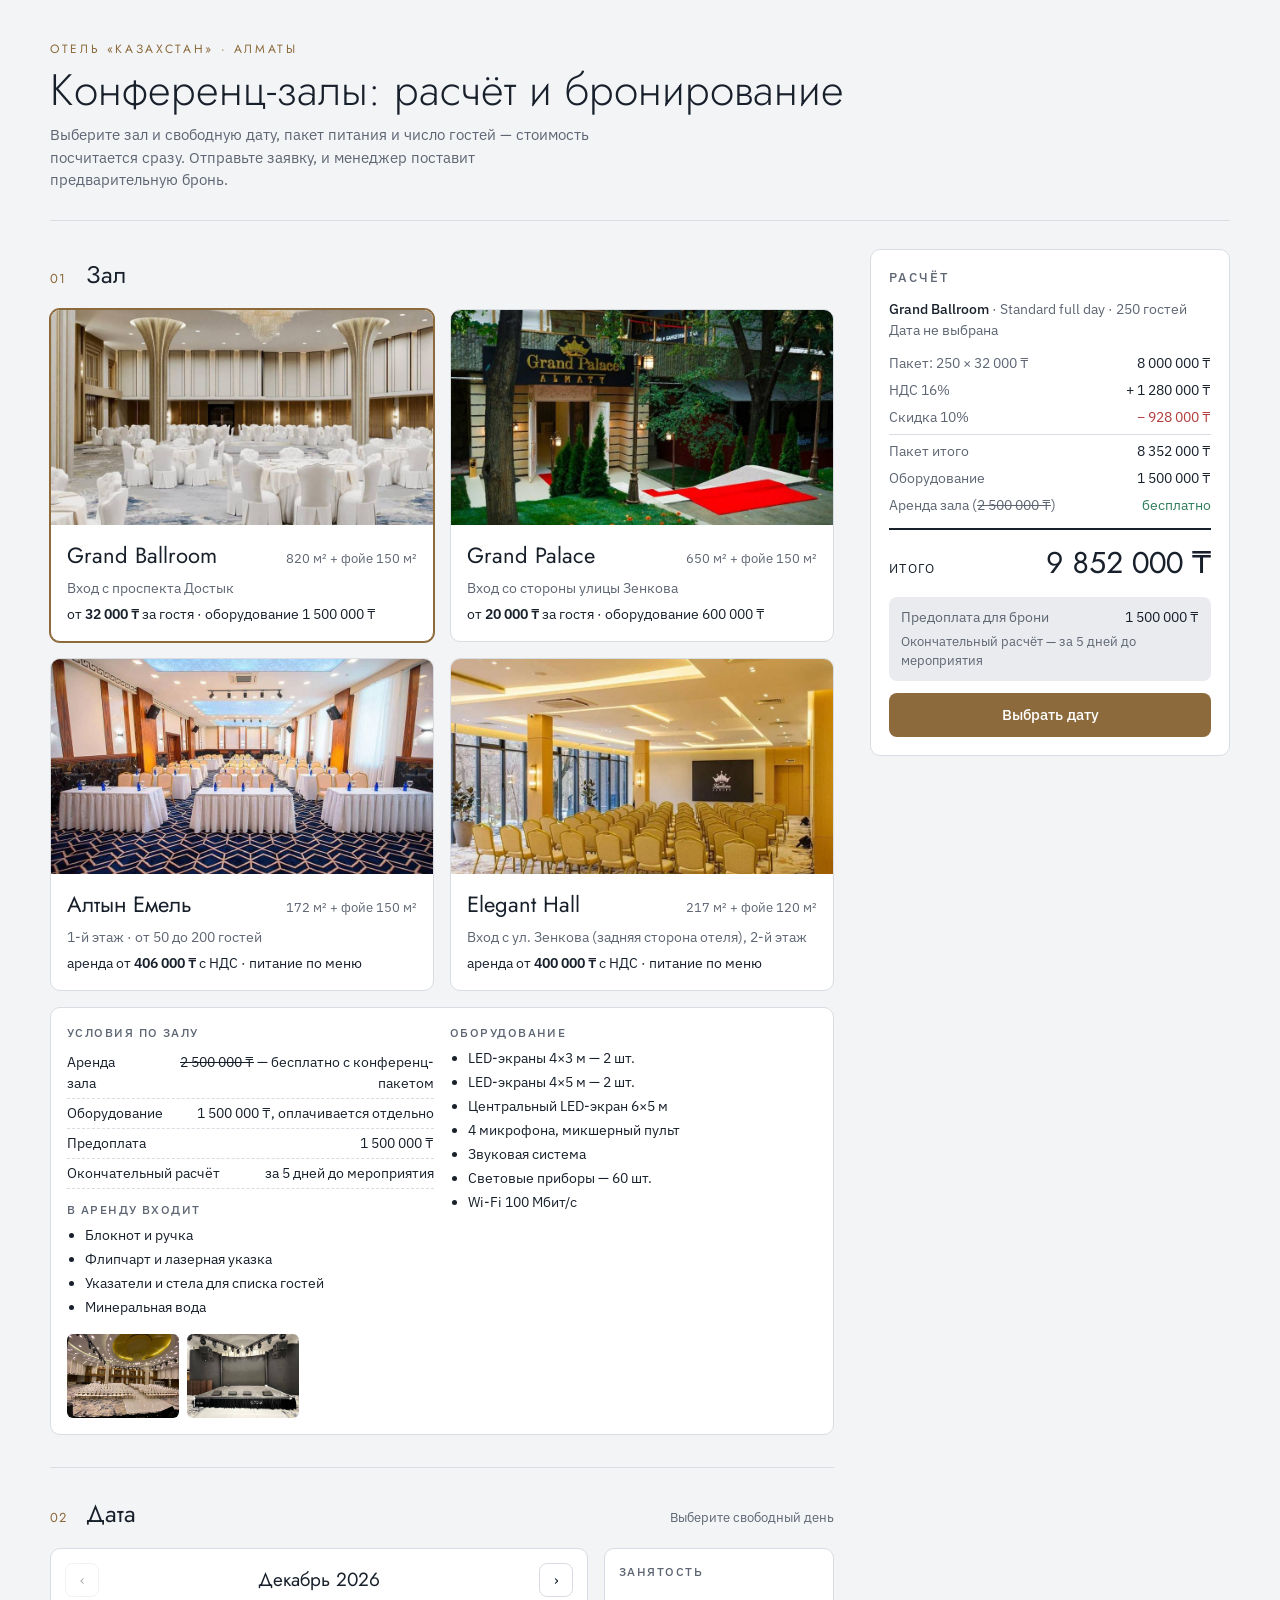
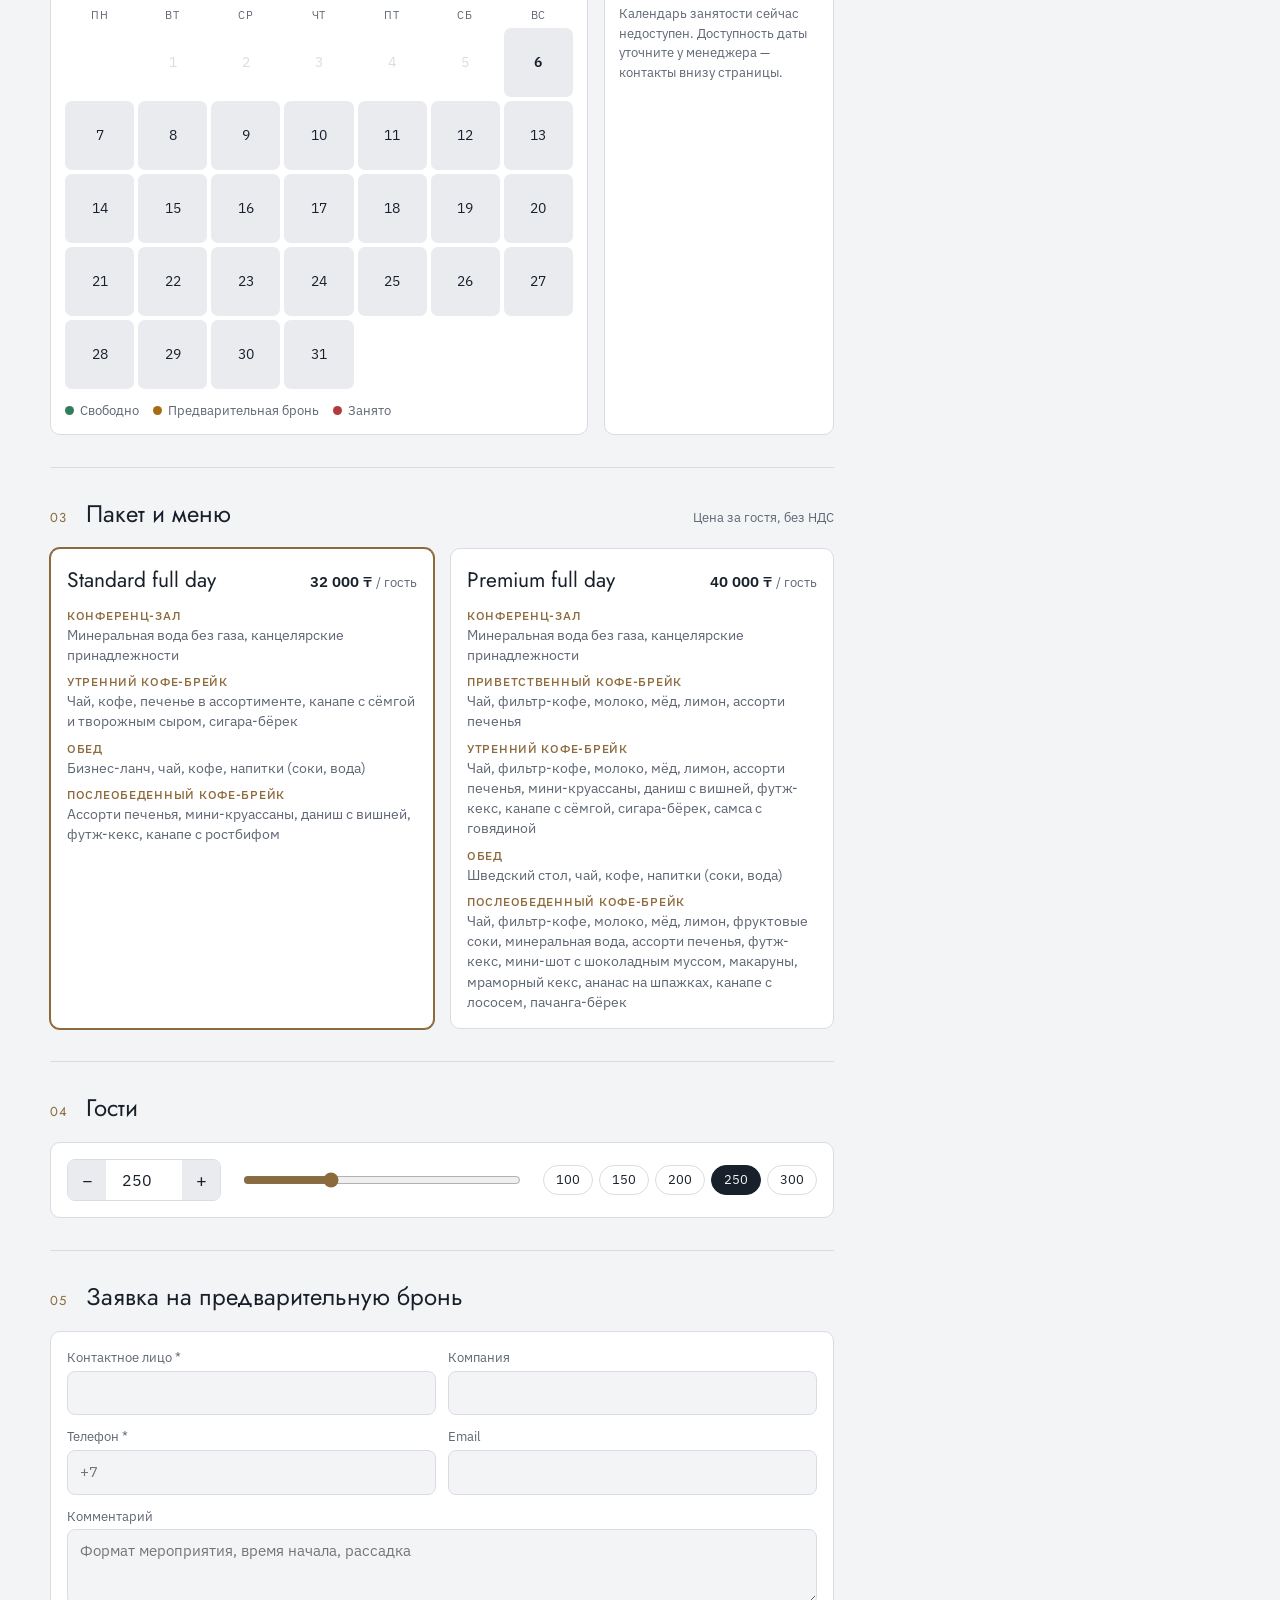
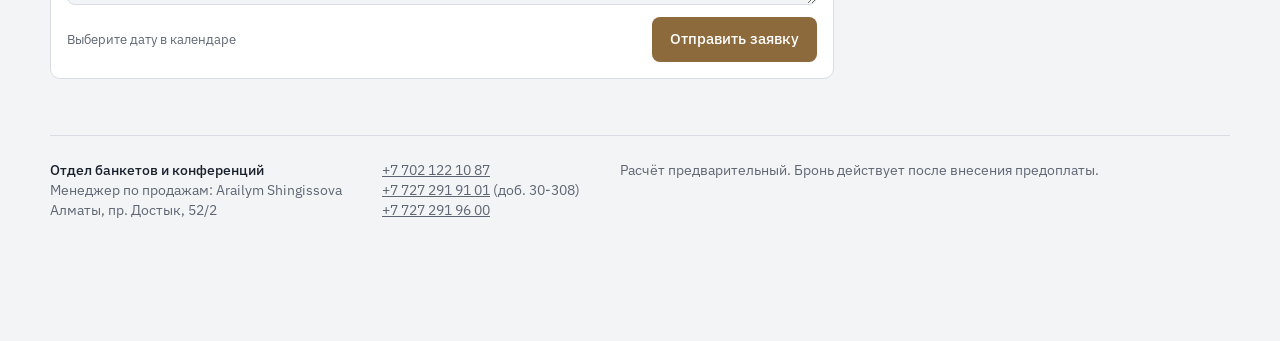
==== index.html @ f8e37eda "Add files via upload" ====
<!doctype html>
<html lang="ru">
<head>
<meta charset="utf-8">
<meta name="viewport" content="width=device-width,initial-scale=1,viewport-fit=cover">
<title>Конференц-залы отеля «Казахстан» — расчёт и бронирование</title>
<meta name="description" content="Grand Ballroom, Grand Palace, Алтын Емель и Elegant Hall: цены, меню, свободные даты и предварительное бронирование.">
<link rel="preconnect" href="https://fonts.googleapis.com">
<link rel="stylesheet" href="https://fonts.googleapis.com/css2?family=Jost:wght@300;400;500&family=IBM+Plex+Sans:wght@400;500;600&display=swap">
<style>
html{color-scheme:light;padding:env(safe-area-inset-top,0px) 0 env(safe-area-inset-bottom,0px)}body{margin:0;font-size:14px}img{max-width:100%}[hidden]{display:none!important}
/* Layout: two columns — steps on the left (hall → date → package → guests → request), a sticky live estimate on the right; one column on phones with a bottom total bar. */
:root{
  --bg:#F3F4F6; --surface:#FFFFFF; --sunk:#E9EBEF; --ink:#18202B; --muted:#5E6673; --line:#D9DCE2;
  --accent:#8C6A3C; --accent-ink:#FFFFFF; --accent-soft:#F1E9DD;
  --free:#2F7D5B; --free-soft:#E3F1EA; --hold:#A86A12; --hold-soft:#FBEFD9; --busy:#B23B3B; --busy-soft:#F7E1E1;
  --f-display:"Jost","Futura","Century Gothic",system-ui,sans-serif;
  --f-body:"IBM Plex Sans",system-ui,-apple-system,"Segoe UI",Roboto,sans-serif;
  --r:10px;
}
@media (prefers-color-scheme: dark){:root:not([data-theme="light"]){
  --bg:#12161C; --surface:#1A2029; --sunk:#232B36; --ink:#E8EAEE; --muted:#9AA3B0; --line:#2F3845;
  --accent:#C9A46E; --accent-ink:#1A1408; --accent-soft:#2E281F;
  --free:#5CC496; --free-soft:#163126; --hold:#E3A955; --hold-soft:#33281A; --busy:#E57B7B; --busy-soft:#3A1F22; color-scheme:dark}}
:root[data-theme="dark"]{
  --bg:#12161C; --surface:#1A2029; --sunk:#232B36; --ink:#E8EAEE; --muted:#9AA3B0; --line:#2F3845;
  --accent:#C9A46E; --accent-ink:#1A1408; --accent-soft:#2E281F;
  --free:#5CC496; --free-soft:#163126; --hold:#E3A955; --hold-soft:#33281A; --busy:#E57B7B; --busy-soft:#3A1F22; color-scheme:dark}

*{box-sizing:border-box}
body{background:var(--bg);color:var(--ink);font-family:var(--f-body);font-size:15px;line-height:1.5;
  padding-left:max(16px,env(safe-area-inset-left,0px));padding-right:max(16px,env(safe-area-inset-right,0px));padding-block:0 96px}
h1,h2,h3{font-family:var(--f-display);font-weight:400;text-wrap:balance;margin:0}
button,input,select,textarea{font:inherit;color:inherit}
:focus-visible{outline:2px solid var(--accent);outline-offset:2px}
.num{font-variant-numeric:tabular-nums}
.wrap{max-width:1180px;margin:0 auto}

header.top{padding-block:40px 28px;display:flex;flex-wrap:wrap;gap:16px 32px;align-items:end;justify-content:space-between;border-bottom:1px solid var(--line)}
.eyebrow{font-family:var(--f-display);font-size:12px;letter-spacing:.22em;text-transform:uppercase;color:var(--accent)}
header.top h1{font-size:clamp(28px,4.4vw,44px);font-weight:300;line-height:1.1;margin-top:8px}
header.top p{margin:10px 0 0;color:var(--muted);max-width:60ch}
.who{font-size:13px;color:var(--muted);display:flex;gap:8px;align-items:center;flex-wrap:wrap}
.chip{display:inline-flex;align-items:center;gap:6px;padding:4px 10px;border-radius:999px;background:var(--sunk);font-size:12.5px;color:var(--muted)}
.chip.mgr{background:var(--accent-soft);color:var(--accent)}

.layout{display:grid;grid-template-columns:minmax(0,1fr) 360px;gap:36px;padding-top:28px;align-items:start}
@media (max-width:920px){.layout{grid-template-columns:minmax(0,1fr)}}

.step{padding-block:8px 32px;display:grid;gap:16px}
.step + .step{border-top:1px solid var(--line);padding-top:28px}
.step-h{display:flex;gap:14px;align-items:baseline}
.step-n{font-family:var(--f-display);font-size:13px;color:var(--accent);letter-spacing:.1em;min-width:22px}
.step-h h2{font-size:24px}
.step-h .hint{margin-left:auto;font-size:13px;color:var(--muted)}

/* halls */
.halls{display:grid;grid-template-columns:repeat(2,minmax(0,1fr));gap:16px}
@media (max-width:620px){.halls{grid-template-columns:minmax(0,1fr)}}
.hall{all:unset;box-sizing:border-box;cursor:pointer;display:grid;background:var(--surface);border:1px solid var(--line);border-radius:var(--r);overflow:hidden;transition:border-color .15s}
.hall:hover{border-color:var(--muted)}
.hall[aria-pressed="true"]{border-color:var(--accent);box-shadow:0 0 0 1px var(--accent)}
.hall:focus-visible{outline:2px solid var(--accent);outline-offset:2px}
.hall img{width:100%;aspect-ratio:16/9;object-fit:cover;display:block;background:var(--sunk)}
.hall .b{padding:14px 16px 16px;display:grid;gap:6px}
.hall h3{font-size:22px;display:flex;justify-content:space-between;gap:8px;align-items:baseline}
.hall h3 small{font-family:var(--f-body);font-size:12.5px;color:var(--muted)}
.hall .meta{font-size:13.5px;color:var(--muted)}
.hall .price{font-size:14px}
.hall .price b{font-weight:600}

.details{display:grid;grid-template-columns:repeat(2,minmax(0,1fr));gap:16px;background:var(--surface);border:1px solid var(--line);border-radius:var(--r);padding:16px}
@media (max-width:620px){.details{grid-template-columns:minmax(0,1fr)}}
.details h4{margin:0 0 6px;font-size:12px;letter-spacing:.12em;text-transform:uppercase;color:var(--muted);font-weight:500}
.details ul{margin:0;padding-left:18px;display:grid;gap:3px;font-size:14px}
.details .row{display:flex;justify-content:space-between;gap:12px;font-size:14px;padding-block:4px;border-bottom:1px dashed var(--line)}
.details .row:last-child{border-bottom:0}
.details .row span:last-child{text-align:right}
.thumbs{display:flex;gap:8px;grid-column:1/-1;overflow-x:auto}
.thumbs img{height:84px;border-radius:6px;flex:none}

/* calendar */
.cal-wrap{display:grid;grid-template-columns:minmax(0,1fr) 230px;gap:16px}
@media (max-width:700px){.cal-wrap{grid-template-columns:minmax(0,1fr)}}
.cal{background:var(--surface);border:1px solid var(--line);border-radius:var(--r);padding:14px}
.cal-head{display:flex;align-items:center;justify-content:space-between;gap:8px;margin-bottom:10px}
.cal-head b{font-family:var(--f-display);font-weight:400;font-size:19px;text-transform:capitalize}
.icon-btn{border:1px solid var(--line);background:var(--surface);border-radius:8px;width:34px;height:34px;cursor:pointer;display:grid;place-items:center}
.icon-btn:disabled{opacity:.35;cursor:default}
.grid7{display:grid;grid-template-columns:repeat(7,minmax(0,1fr));gap:4px}
.dow{font-size:11px;text-transform:uppercase;letter-spacing:.08em;color:var(--muted);text-align:center;padding-bottom:4px}
.day{border:0;border-radius:7px;aspect-ratio:1/1;min-height:36px;cursor:pointer;display:grid;place-items:center;position:relative;font-variant-numeric:tabular-nums;font-size:14px;background:var(--free-soft);color:var(--ink)}
.day::after{content:"";position:absolute;bottom:5px;width:5px;height:5px;border-radius:50%;background:var(--free)}
.day.hold{background:var(--hold-soft)}.day.hold::after{background:var(--hold)}
.day.booked{background:var(--busy-soft);color:var(--muted);text-decoration:line-through}.day.booked::after{background:var(--busy)}
.day.unknown{background:var(--sunk)}.day.unknown::after{display:none}
.day.past,.day.blank{background:transparent;color:var(--line);cursor:default;text-decoration:none}
.day.past::after,.day.blank::after{display:none}
.day.sel{outline:2px solid var(--accent);outline-offset:1px;font-weight:600}
.day.today{font-weight:600}
.day:disabled{cursor:default}
.legend{display:flex;flex-wrap:wrap;gap:6px 14px;margin-top:12px;font-size:12.5px;color:var(--muted)}
.legend i{display:inline-block;width:9px;height:9px;border-radius:50%;margin-right:6px;vertical-align:0}
.forecast{background:var(--surface);border:1px solid var(--line);border-radius:var(--r);padding:14px;display:grid;gap:10px;align-content:start}
.forecast h4{margin:0;font-size:12px;letter-spacing:.12em;text-transform:uppercase;color:var(--muted);font-weight:500}
.fc-big{font-family:var(--f-display);font-size:34px;font-weight:300;line-height:1}
.fc-big small{font-size:14px;color:var(--muted);font-family:var(--f-body)}
.bar{height:6px;border-radius:3px;background:var(--sunk);overflow:hidden;display:flex}
.bar span{display:block;height:100%}
.next-list{display:grid;gap:4px}
.next-list button{all:unset;cursor:pointer;display:flex;justify-content:space-between;font-size:13.5px;padding:5px 8px;border-radius:6px;background:var(--free-soft)}
.next-list button:hover{outline:1px solid var(--free)}
.next-list button:focus-visible{outline:2px solid var(--accent)}
.note{font-size:13px;color:var(--muted)}
.note.warn{color:var(--hold)}

/* packages */
.pkgs{display:grid;grid-template-columns:repeat(2,minmax(0,1fr));gap:16px}
@media (max-width:620px){.pkgs{grid-template-columns:minmax(0,1fr)}}
.pkg{all:unset;box-sizing:border-box;cursor:pointer;background:var(--surface);border:1px solid var(--line);border-radius:var(--r);padding:16px;display:grid;gap:10px;align-content:start}
.pkg[aria-pressed="true"]{border-color:var(--accent);box-shadow:0 0 0 1px var(--accent)}
.pkg:focus-visible{outline:2px solid var(--accent);outline-offset:2px}
.pkg-top{display:flex;justify-content:space-between;align-items:baseline;gap:8px}
.pkg-top h3{font-size:21px}
.pkg-top .p{font-weight:600;font-variant-numeric:tabular-nums}
.pkg-top .p small{font-weight:400;color:var(--muted)}
.menu{display:grid;gap:8px;font-size:13.5px}
.menu div b{display:block;font-weight:500;font-size:12px;letter-spacing:.06em;text-transform:uppercase;color:var(--accent)}
.menu div span{color:var(--muted)}

/* menu builder (Алтын Емель, Elegant Hall) */
.builder{display:grid;gap:16px}
.b-block{background:var(--surface);border:1px solid var(--line);border-radius:var(--r);padding:14px 16px;display:grid;gap:8px}
.b-block h4{margin:0;font-size:12px;letter-spacing:.12em;text-transform:uppercase;color:var(--muted);font-weight:500}
.seg{display:flex;flex-wrap:wrap;gap:8px}
.seg button{border:1px solid var(--line);background:var(--bg);border-radius:8px;padding:8px 14px;cursor:pointer;display:grid;text-align:left;gap:2px;min-width:130px}
.seg button b{font-weight:500}
.seg button span{font-size:13px;color:var(--muted)}
.seg button[aria-checked="true"]{border-color:var(--accent);box-shadow:0 0 0 1px var(--accent);background:var(--accent-soft)}
.mi{display:flex;gap:12px;align-items:flex-start;justify-content:space-between;padding:10px 0;border-top:1px solid var(--line)}
.mi:first-of-type{border-top:0}
.mi-main{min-width:0;display:grid;gap:2px}
.mi-name{font-weight:500}
.mi.on .mi-name{color:var(--accent)}
.mi-price{font-size:14px}
.mi-price small{color:var(--muted)}
.mi details{font-size:13.5px;color:var(--muted)}
.mi summary{cursor:pointer;width:max-content;font-size:13px;color:var(--accent)}
.mi details p{margin:4px 0 0;max-width:62ch}
.stepper.sm{flex:none}
.stepper.sm button{width:34px;height:34px}
.stepper.sm output{width:34px;text-align:center;font-variant-numeric:tabular-nums}
.chk{flex:none;display:flex;gap:6px;align-items:center;font-size:14px;cursor:pointer;border:1px solid var(--line);border-radius:8px;padding:6px 10px}
.chk input{accent-color:var(--accent)}
.b-block .toggle input,.mgr-panel .toggle input{accent-color:var(--accent)}

/* guests */
.guests{display:flex;flex-wrap:wrap;gap:12px 20px;align-items:center;background:var(--surface);border:1px solid var(--line);border-radius:var(--r);padding:16px}
.guests input[type=range]{flex:1 1 220px;accent-color:var(--accent)}
.stepper{display:flex;align-items:center;border:1px solid var(--line);border-radius:8px;overflow:hidden}
.stepper button{border:0;background:var(--sunk);width:38px;height:40px;cursor:pointer;font-size:18px}
.stepper input{width:76px;height:40px;border:0;text-align:center;background:var(--surface);font-variant-numeric:tabular-nums;font-size:16px}
.presets{display:flex;gap:6px;flex-wrap:wrap}
.presets button{border:1px solid var(--line);background:transparent;border-radius:999px;padding:4px 12px;cursor:pointer;font-size:13px}
.presets button[aria-pressed="true"]{background:var(--ink);color:var(--bg);border-color:var(--ink)}

/* form */
form.req{display:grid;grid-template-columns:repeat(2,minmax(0,1fr));gap:12px;background:var(--surface);border:1px solid var(--line);border-radius:var(--r);padding:16px}
@media (max-width:620px){form.req{grid-template-columns:minmax(0,1fr)}}
.fld{display:grid;gap:4px;min-width:0}
.fld.full{grid-column:1/-1}
.fld label{font-size:12.5px;color:var(--muted)}
.fld input,.fld textarea{border:1px solid var(--line);border-radius:8px;padding:10px 12px;background:var(--bg);width:100%}
.fld textarea{min-height:76px;resize:vertical}
.form-foot{grid-column:1/-1;display:flex;flex-wrap:wrap;gap:12px;align-items:center;justify-content:space-between}
.btn{border:0;border-radius:8px;padding:11px 18px;background:var(--accent);color:var(--accent-ink);font-weight:500;cursor:pointer}
.btn:disabled{opacity:.5;cursor:default}
.btn.ghost{background:transparent;color:var(--ink);border:1px solid var(--line)}
.btn.sm{padding:6px 10px;font-size:13px}
.msg{grid-column:1/-1;border-radius:8px;padding:12px 14px;font-size:14px}
.msg.ok{background:var(--free-soft)}
.msg.err{background:var(--busy-soft)}
.msg pre{white-space:pre-wrap;font-family:var(--f-body);font-size:13.5px;background:var(--surface);border:1px solid var(--line);border-radius:6px;padding:10px;margin:10px 0 8px;user-select:all}

/* estimate */
aside.est{position:sticky;top:max(16px,env(safe-area-inset-top,0px));background:var(--surface);border:1px solid var(--line);border-radius:var(--r);padding:18px;display:grid;gap:12px}
@media (max-width:920px){aside.est{position:static}}
.est h2{font-size:13px;letter-spacing:.16em;text-transform:uppercase;color:var(--muted);font-family:var(--f-body);font-weight:500}
.est .sumline{font-size:14px;color:var(--muted)}
.est .sumline b{color:var(--ink);font-weight:500}
.lines{display:grid;gap:6px;font-size:14px}
.ln{display:flex;justify-content:space-between;gap:12px}
.ln span:first-child{color:var(--muted)}
.ln span:last-child{font-variant-numeric:tabular-nums;text-align:right;white-space:nowrap}
.ln.free span:last-child{color:var(--free)}
.ln.minus span:last-child{color:var(--busy)}
.ln.sub{border-top:1px solid var(--line);padding-top:6px}
.total{border-top:2px solid var(--ink);padding-top:10px;display:flex;justify-content:space-between;align-items:baseline;gap:8px}
.total span:first-child{font-size:13px;letter-spacing:.1em;text-transform:uppercase}
.total b{font-family:var(--f-display);font-size:30px;font-weight:400;font-variant-numeric:tabular-nums;white-space:nowrap}
.pp{font-size:13.5px;background:var(--sunk);border-radius:8px;padding:10px 12px;display:grid;gap:4px}
.pp .ln span:first-child{color:var(--muted)}

.mobile-bar{display:none}
@media (max-width:920px){
  .mobile-bar{display:flex;position:fixed;left:0;right:0;bottom:0;z-index:20;gap:12px;align-items:center;justify-content:space-between;background:var(--surface);border-top:1px solid var(--line);
    padding:10px max(16px,env(safe-area-inset-right,0px)) calc(10px + env(safe-area-inset-bottom,0px)) max(16px,env(safe-area-inset-left,0px))}
  .mobile-bar b{font-family:var(--f-display);font-size:22px;font-weight:400}
  .mobile-bar small{display:block;font-size:12px;color:var(--muted)}
}

/* manager */
.mgr-panel{margin-top:12px;background:var(--surface);border:1px solid var(--accent);border-radius:var(--r);padding:16px;display:grid;gap:12px}
.mgr-panel h2{font-size:22px}
.toggle{display:flex;gap:8px;align-items:center;font-size:14px}
.reqs{display:grid;gap:8px}
.reqc{border:1px solid var(--line);border-radius:8px;padding:12px;display:grid;gap:6px;font-size:14px}
.reqc .top{display:flex;flex-wrap:wrap;gap:6px 12px;align-items:center}
.reqc .top b{font-weight:600}
.pill{font-size:12px;border-radius:999px;padding:2px 9px}
.pill.new{background:var(--accent-soft);color:var(--accent)}
.pill.hold{background:var(--hold-soft);color:var(--hold)}
.pill.booked{background:var(--free-soft);color:var(--free)}
.pill.declined{background:var(--sunk);color:var(--muted)}
.reqc .acts{display:flex;flex-wrap:wrap;gap:6px}
.reqc .contact{color:var(--muted);word-break:break-word}

footer{border-top:1px solid var(--line);margin-top:24px;padding-block:24px;display:flex;flex-wrap:wrap;gap:16px 40px;font-size:13.5px;color:var(--muted)}
footer b{color:var(--ink);font-weight:500}
footer a{color:inherit}
a.btn{text-decoration:none;display:inline-block}
@media (prefers-reduced-motion:reduce){*{transition:none!important}}
</style>
</head>
<body>
<div class="wrap">
  <header class="top">
    <div>
      <div class="eyebrow">Отель «Казахстан» · Алматы</div>
      <h1>Конференц-залы: расчёт и бронирование</h1>
      <p>Выберите зал и свободную дату, пакет питания и число гостей — стоимость посчитается сразу. Отправьте заявку, и менеджер поставит предварительную бронь.</p>
    </div>
    <div class="who" id="who"></div>
  </header>

  <div class="layout">
    <main>
      <section class="step" aria-labelledby="s1">
        <div class="step-h"><span class="step-n">01</span><h2 id="s1">Зал</h2></div>
        <div class="halls" id="halls"></div>
        <div class="details" id="details"></div>
      </section>

      <section class="step" aria-labelledby="s2">
        <div class="step-h"><span class="step-n">02</span><h2 id="s2">Дата</h2><span class="hint" id="dateHint"></span></div>
        <div class="cal-wrap">
          <div class="cal">
            <div class="cal-head">
              <button class="icon-btn" id="prevM" aria-label="Предыдущий месяц">‹</button>
              <b id="mTitle"></b>
              <button class="icon-btn" id="nextM" aria-label="Следующий месяц">›</button>
            </div>
            <div class="grid7" id="dows"></div>
            <div class="grid7" id="days"></div>
            <div class="legend">
              <span><i style="background:var(--free)"></i>Свободно</span>
              <span><i style="background:var(--hold)"></i>Предварительная бронь</span>
              <span><i style="background:var(--busy)"></i>Занято</span>
            </div>
            <p class="note" id="calNote" hidden></p>
          </div>
          <div class="forecast" id="forecast"></div>
        </div>
      </section>

      <section class="step" aria-labelledby="s3">
        <div class="step-h"><span class="step-n">03</span><h2 id="s3">Пакет и меню</h2><span class="hint" id="s3hint">Цена за гостя, без НДС</span></div>
        <div class="pkgs" id="pkgs"></div>
      </section>

      <section class="step" aria-labelledby="s4">
        <div class="step-h"><span class="step-n">04</span><h2 id="s4">Гости</h2></div>
        <div class="guests">
          <div class="stepper">
            <button type="button" id="gMinus" aria-label="Меньше на 10">−</button>
            <input id="gNum" type="number" inputmode="numeric" min="10" max="800" step="1" value="250" aria-label="Количество гостей">
            <button type="button" id="gPlus" aria-label="Больше на 10">+</button>
          </div>
          <input id="gRange" type="range" min="10" max="800" step="10" value="250" aria-label="Количество гостей, ползунок">
          <div class="presets" id="presets"></div>
          <p class="note warn" id="capNote" hidden></p>
        </div>
      </section>

      <section class="step" aria-labelledby="s5" id="reqSection">
        <div class="step-h"><span class="step-n">05</span><h2 id="s5">Заявка на предварительную бронь</h2></div>
        <form class="req" id="reqForm" novalidate>
          <div class="fld"><label for="fName">Контактное лицо *</label><input id="fName" autocomplete="name" required></div>
          <div class="fld"><label for="fCompany">Компания</label><input id="fCompany" autocomplete="organization"></div>
          <div class="fld"><label for="fPhone">Телефон *</label><input id="fPhone" type="tel" autocomplete="tel" required placeholder="+7"></div>
          <div class="fld"><label for="fEmail">Email</label><input id="fEmail" type="email" autocomplete="email"></div>
          <div class="fld" style="position:absolute;left:-9999px" aria-hidden="true"><label for="fWebsite">Сайт</label><input id="fWebsite" tabindex="-1" autocomplete="off"></div>
          <div class="fld full"><label for="fComment">Комментарий</label><textarea id="fComment" placeholder="Формат мероприятия, время начала, рассадка"></textarea></div>
          <div class="form-foot">
            <span class="note" id="formSummary"></span>
            <button class="btn" id="submitBtn" type="submit">Отправить заявку</button>
          </div>
          <div class="msg" id="formMsg" hidden></div>
        </form>
      </section>

    </main>

    <aside class="est" aria-label="Расчёт стоимости" id="est"></aside>
  </div>

  <footer>
    <div><b>Отдел банкетов и конференций</b><br>Менеджер по продажам: Arailym Shingissova<br>Алматы, пр. Достык, 52/2</div>
    <div class="num"><a href="tel:+77021221087">+7 702 122 10 87</a><br><a href="tel:+77272919101">+7 727 291 91 01</a> (доб. 30-308)<br><a href="tel:+77272919600">+7 727 291 96 00</a></div>
    <div>Расчёт предварительный. Бронь действует после внесения предоплаты.</div>
  </footer>
</div>

<div class="mobile-bar" id="mbar">
  <div><small id="mbarSub"></small><b class="num" id="mbarTotal"></b></div>
  <button class="btn" id="mbarBtn" type="button">К заявке</button>
</div>

<script>
(function(){
/* ===== НАСТРОЙКА: вставьте сюда ссылку веб-приложения Google Apps Script (шаг 4 инструкции) ===== */
const API_URL = "ВСТАВЬТЕ_ССЫЛКУ_СЮДА";
const WHATSAPP = "77021221087"; /* номер менеджера для WhatsApp, только цифры */
/* ============================================================================================ */
const VAT = 0.16, DISCOUNT = 0.10;
const HALLS = {
  gb: { name:"Grand Ballroom", floor:"1 этаж", area:"820 м² + фойе 150 м²", entrance:"Вход с проспекта Достык",
        rent:2500000, equip:1500000, prices:{standard:32000, premium:40000}, prepay:1500000, finalDays:5,
        photos:["gb_banquet.jpg","gb_theatre.jpg","gb_stage.jpg"],
        includes:["Блокнот и ручка","Флипчарт и лазерная указка","Указатели и стела для списка гостей","Минеральная вода"],
        equipList:["LED-экраны 4×3 м — 2 шт.","LED-экраны 4×5 м — 2 шт.","Центральный LED-экран 6×5 м","4 микрофона, микшерный пульт","Звуковая система","Световые приборы — 60 шт.","Wi-Fi 100 Мбит/с"] },
  gp: { name:"Grand Palace", floor:"вход с ул. Зенкова", area:"650 м² + фойе 150 м²", entrance:"Вход со стороны улицы Зенкова",
        rent:1200000, equip:600000, prices:{standard:20000, premium:25000}, prepay:500000, finalDays:7,
        photos:["gp.jpg"],
        includes:["Блокнот и ручка","Флипчарт","Минеральная вода"],
        equipList:["3 LED-экрана, LED P6 4,5×3,8 м","Сцена","Звук Boway: 2 саба, 2 топа, 2 прострела","2 микрофона Shure","Свет: LED wash 36/10 — 6 шт., beam 230 — 2 шт.","Интернет 50 Мбит/с"] },
  ae: { mode:"menu", name:"Алтын Емель", area:"172 м² + фойе 150 м²", entrance:"1-й этаж · от 50 до 200 гостей",
        capacity:[50,200], rents:[{id:"4h",label:"4 часа",net:350000},{id:"8h",label:"8 часов",net:550000}],
        equipIncluded:true, photos:["ae_1.jpg","ae_2.jpg"],
        includes:["Минеральная вода — 50 шт.","Флипчарт — 2 шт., маркеры — 4 шт.","Блокнот и ручка — 50 шт."],
        equipList:["LED-экран 2×3 м","Микрофоны — 2 шт.","Колонки — 4 шт.","Кабельный интернет"],
        menu:["cb1","cb2","cb3","cb4","cb5","lunch","dinner","buffet","alc_std"], defaults:{cb2:2, lunch:1},
        payTerms:"Предоплата и окончательный расчёт согласовываются при бронировании." },
  eh: { mode:"menu", name:"Elegant Hall", area:"217 м² + фойе 120 м²", entrance:"Вход с ул. Зенкова (задняя сторона отеля), 2-й этаж",
        rents:[{id:"day",label:"День",gross:400000}], equipOptional:100000, photos:["eh_1.jpg","eh_2.jpg"],
        includes:["Конференции, семинары, презентации, гала-ужины"],
        equipList:["Аренда оборудования — 100 000 ₸, состав уточняйте у менеджера"],
        menu:["cb1","cb2","cb3","cb4","cb5","lunch","dinner","buffet","gold","pkg1","alc_banq","alc_std"], defaults:{cb2:2, lunch:1},
        payTerms:"Предоплата и окончательный расчёт согласовываются при бронировании." }
};
const MENU = {
  cb1:{g:"Кофе-брейки", name:"Кофе-брейк № 1", net:3600, max:4, desc:"Чай, горячий фильтрованный кофе, молоко, мёд, лимон. Печенье в ассортименте: кофейное, курабье, безе с арахисом."},
  cb2:{g:"Кофе-брейки", name:"Кофе-брейк № 2", net:5500, max:4, desc:"Чай, фильтр-кофе, молоко, мёд, лимон. Печенье: шоколадное с грецким орехом, маковое, овсяное. Мини-круассан, шоколадные маффины, круассан с ветчиной из индейки, канапе с сёмгой и творожным сыром."},
  cb3:{g:"Кофе-брейки", name:"Кофе-брейк № 3", net:8800, max:4, desc:"Напитки: чай, фильтр-кофе, молоко, мёд, лимон, соки (яблоко, вишня, апельсин), минеральная вода. Сладкий бар: печенье (американское, фисташковое, солёное), лимонно-вафельный маффин, улитка с корицей и изюмом, лимонная тарталетка. Закуски: круассан с лососем и сливочным сыром, мини-сэндвич с курицей, самса с говядиной, сигара-бёрек, брускетта с красной икрой."},
  cb4:{g:"Кофе-брейки", name:"Кофе-брейк № 4", net:13000, max:4, desc:"Напитки как в № 3. Сладкий бар: морковный торт, творожный пирог, шоколадный мини-круассан, мраморный кекс, тарталетки с ягодами, брауни, сконы. Выпечка: мини-круассаны, дениш вишнёвый. Закуски: тарталетки с лососем, брускетта с авокадо и лососем, ростбиф со сливочным сыром, канапе с моцареллой, круассан с лососем, канапе с креветками, буррито с овощами, фрукты по сезону."},
  cb5:{g:"Кофе-брейки", name:"Кофе-брейк № 5", net:18000, max:4, desc:"Напитки как в № 3. Сладкий бар: медовый торт, шоколадно-вишнёвая тарталетка, кокосовый крем с манго, малиновый чизкейк, кофейные профитроли, клубничный тирамису, манго-лаймовая тарталетка. Закуски: брускетта с авокадо и лососем, валованы с красной икрой, ростбиф, канапе с фетой, мини-сэндвич с копчёным лососем, креветки в панировке, фрукты. Горячий аперитив: мини-шашлык из баранины, куриные палочки, муска-бёрек, сёмга на шпажке."},
  lunch:{g:"Обеды и ужины", name:"Комплексный обед", net:12000, max:1, desc:"Вариант 1: солянка, «Цезарь» с курицей, куриная грудка гриль с пюре, чизкейк. Вариант 2: чечевичный суп, антипасти, медальоны в грибном соусе, тирамису. Вариант 3: томатный суп, «Капрезе», тушёные говяжьи рёбрышки с картофелем, брауни. Чай, кофе, соки."},
  dinner:{g:"Обеды и ужины", name:"Комплексный ужин", net:15000, max:1, desc:"Вариант 1: борщ, сезонный салат, дорадо с белым соусом и рисом, «Красный бархат». Вариант 2: суп «Корган», греческий салат, бефстроганов с пюре, «Наполеон». Вариант 3: мексиканский суп, салат из жареных баклажанов, сибас со средиземноморским соусом, пирожное «Медовое». Чай, кофе, соки."},
  buffet:{g:"Обеды и ужины", name:"Обед / ужин, фуршет", net:18000, max:1, desc:"Салат-бар; 2 супа, 2 салата, 3 горячих блюда, 2 гарнира и 3 десерта на выбор из меню отеля."},
  gold:{g:"Гала-ужин", name:"Новогоднее меню GOLD", net:65000, max:1, desc:"4 салата, мясное и рыбное ассорти, кавказское ассорти, разносолы, сырная тарелка, красная икра с оладьями; муска-бёрек и самса; 2 горячих на выбор (бешбармак, сирне, манты, микс-гриль, утка с яблоками, сибас, лосось и др.); медовик с мороженым, торт с логотипом, фруктовая корзина; соки, кола, вода; фуршет с брускеттой и тарталетками с икрой."},
  pkg1:{g:"Гала-ужин", name:"Гала-ужин, пакет № 1", net:50000, max:1, desc:"Салаты на столе: рулетики из баклажанов, «Цезарь» с креветками или курицей, тайский с говядиной, «Филадельфия». Казахские деликатесы, рыбное и кавказское ассорти, баурсаки. Спринг-роллы. Бешбармак или медальоны; сибас с овощами и рисом басмати. Фрукты, мини-выпечка, сухофрукты. Соки, кола, вода, чай."},
  alc_banq:{g:"Напитки", name:"Алкогольный пакет к банкету", net:12500, max:1, desc:"Состав уточняйте у менеджера."},
  alc_std:{g:"Напитки", name:"Алкогольное меню «Standard»", net:12000, max:1, desc:"Вино красное и белое Cielo e Terra (Cabernet Sauvignon, Sauvignon Blanc), пиво Efes, соки, кола, вода, лёд, лимон."}
};
const isPkg = h => !HALLS[h] || HALLS[h].mode !== "menu";
const PKGS = {
  standard:{ name:"Standard full day", menu:[
    ["Конференц-зал","Минеральная вода без газа, канцелярские принадлежности"],
    ["Утренний кофе-брейк","Чай, кофе, печенье в ассортименте, канапе с сёмгой и творожным сыром, сигара-бёрек"],
    ["Обед","Бизнес-ланч, чай, кофе, напитки (соки, вода)"],
    ["Послеобеденный кофе-брейк","Ассорти печенья, мини-круассаны, даниш с вишней, футж-кекс, канапе с ростбифом"]]},
  premium:{ name:"Premium full day", menu:[
    ["Конференц-зал","Минеральная вода без газа, канцелярские принадлежности"],
    ["Приветственный кофе-брейк","Чай, фильтр-кофе, молоко, мёд, лимон, ассорти печенья"],
    ["Утренний кофе-брейк","Чай, фильтр-кофе, молоко, мёд, лимон, ассорти печенья, мини-круассаны, даниш с вишней, футж-кекс, канапе с сёмгой, сигара-бёрек, самса с говядиной"],
    ["Обед","Шведский стол, чай, кофе, напитки (соки, вода)"],
    ["Послеобеденный кофе-брейк","Чай, фильтр-кофе, молоко, мёд, лимон, фруктовые соки, минеральная вода, ассорти печенья, футж-кекс, мини-шот с шоколадным муссом, макаруны, мраморный кекс, ананас на шпажках, канапе с лососем, пачанга-бёрек"]]}
};
const STATUS_LABEL = {free:"Свободно", hold:"Предварительная бронь", booked:"Занято"};
const REQ_LABEL = {new:"Новая", hold:"Предв. бронь", booked:"Подтверждена", declined:"Отклонена"};
const MONTHS = ["январь","февраль","март","апрель","май","июнь","июль","август","сентябрь","октябрь","ноябрь","декабрь"];
const MONTHS_GEN = ["января","февраля","марта","апреля","мая","июня","июля","августа","сентября","октября","ноября","декабря"];
const DOW = ["пн","вт","ср","чт","пт","сб","вс"];

const $ = id => document.getElementById(id);
const fmt = n => Math.round(n).toLocaleString("ru-RU").replace(/ | /g," ") + " ₸";
const pad = n => String(n).padStart(2,"0");
const iso = d => d.getFullYear()+"-"+pad(d.getMonth()+1)+"-"+pad(d.getDate());
const parse = s => { const [y,m,d] = s.split("-").map(Number); return new Date(y,m-1,d); };
const human = s => { const d = parse(s); return d.getDate()+" "+MONTHS_GEN[d.getMonth()]+" "+d.getFullYear(); };
const humanShort = s => { const d = parse(s); return DOW[(d.getDay()+6)%7]+", "+d.getDate()+" "+MONTHS_GEN[d.getMonth()]; };
const monthKey = s => s.slice(0,7);
const esc = s => String(s ?? "").replace(/[&<>"']/g, c => ({"&":"&amp;","<":"&lt;",">":"&gt;",'"':"&quot;","'":"&#39;"}[c]));

const today = new Date(); today.setHours(0,0,0,0);
const todayIso = iso(today);

const S = { hall:"gb", pkg:"standard", guests:250, date:null, viewY:today.getFullYear(), viewM:today.getMonth(),
  cal:{}, calState:"loading", db:null, user:null, uid:null, canWrite:null, isMgr:false, mgrMode:false,
  myReqs:[], allReqs:{},
  rent:{ae:"8h", eh:"day"}, items:{ae:{...HALLS.ae.defaults}, eh:{...HALLS.eh.defaults}}, equipOn:true };

function statusOf(date, hall){
  if (S.calState === "off") return "unknown";
  const m = S.cal[monthKey(date)];
  return (m && m.days && m.days[date] && m.days[date][hall]) || "free";
}

function rentOpt(hall, id){ const h = HALLS[hall]; return h.rents.find(r=>r.id===id) || h.rents[0]; }
function rentGross(o){ return o.gross != null ? o.gross : o.net*(1+VAT); }
function calc(){
  const h = HALLS[S.hall];
  if (!isPkg(S.hall)){
    const ro = rentOpt(S.hall, S.rent[S.hall]), rent = rentGross(ro);
    const equip = h.equipOptional ? (S.equipOn ? h.equipOptional : 0) : 0;
    const lines = Object.entries(S.items[S.hall]||{}).filter(([,q])=>q>0).map(([id,q]) => ({id, q, amount: MENU[id].net*q*S.guests}));
    const food = lines.reduce((s,l)=>s+l.amount,0), foodVat = food*VAT;
    return { menu:true, ro, rent, equip, lines, food, foodVat, total: rent+equip+food+foodVat };
  }
  const price = h.prices[S.pkg];
  const base = price * S.guests, vat = base*VAT, gross = base+vat, disc = gross*DISCOUNT, pkgTotal = gross-disc;
  return { price, base, vat, gross, disc, pkgTotal, equip:h.equip, total: pkgTotal + h.equip, rent:h.rent };
}
/* one-line description of a selection (current state or a saved request) */
function summaryOf(r){
  if (isPkg(r.hall)) return `${PKGS[r.pkg]?.name || ""} · ${r.guests} гостей`;
  const ro = rentOpt(r.hall, r.rent);
  const its = Object.entries(r.items||{}).filter(([,q])=>q>0).map(([id,q]) => MENU[id] ? MENU[id].name + (q>1?" ×"+q:"") : "").filter(Boolean);
  return [`аренда: ${ro.label}`, its.join(", ") || "без питания", HALLS[r.hall].equipOptional && r.equipOn === false ? "без оборудования" : "", `${r.guests} гостей`].filter(Boolean).join(" · ");
}
function curSel(){ return { hall:S.hall, pkg:S.pkg, guests:S.guests, rent:S.rent[S.hall], items: isPkg(S.hall) ? undefined : {...S.items[S.hall]}, equipOn:S.equipOn }; }

/* ---------- halls ---------- */
function renderHalls(){
  $("halls").innerHTML = Object.entries(HALLS).map(([k,h]) => `
    <button class="hall" type="button" data-hall="${k}" aria-pressed="${S.hall===k}">
      <img src="${h.photos[0]}" alt="Зал ${h.name}" loading="lazy">
      <div class="b">
        <h3>${h.name}<small>${h.area}</small></h3>
        <div class="meta">${h.entrance}</div>
        <div class="price num">${h.mode==="menu"
          ? `аренда от <b>${fmt(Math.min(...h.rents.map(rentGross)))}</b> с НДС · питание по меню`
          : `от <b>${fmt(h.prices.standard)}</b> за гостя · оборудование ${fmt(h.equip)}`}</div>
      </div>
    </button>`).join("");
  $("halls").querySelectorAll(".hall").forEach(b => b.onclick = () => {
    S.hall = b.dataset.hall;
    if (S.date && statusOf(S.date,S.hall) !== "free" && !S.mgrMode) S.date = null;
    renderAll();
  });
  const h = HALLS[S.hall];
  if (h.mode === "menu"){
    $("details").innerHTML = `
    <div>
      <h4>Условия по залу</h4>
      ${h.rents.map(r=>`<div class="row"><span>Аренда, ${r.label.toLowerCase()}</span><span class="num">${fmt(rentGross(r))} с НДС</span></div>`).join("")}
      <div class="row"><span>Оборудование</span><span class="num">${h.equipIncluded ? "входит в аренду" : fmt(h.equipOptional)}</span></div>
      <div class="row"><span>Питание</span><span>по меню, за гостя + НДС 16%</span></div>
      <div class="row"><span>Оплата</span><span>${h.payTerms}</span></div>
      <h4 style="margin-top:12px">В аренду входит</h4>
      <ul>${h.includes.map(x=>`<li>${x}</li>`).join("")}</ul>
    </div>
    <div>
      <h4>Оборудование</h4>
      <ul>${h.equipList.map(x=>`<li>${x}</li>`).join("")}</ul>
    </div>
    ${h.photos.length>1 ? `<div class="thumbs">${h.photos.slice(1).map(p=>`<img src="${p}" alt="Зал ${h.name}" loading="lazy">`).join("")}</div>` : ""}`;
    return;
  }
  $("details").innerHTML = `
    <div>
      <h4>Условия по залу</h4>
      <div class="row"><span>Аренда зала</span><span class="num"><s>${fmt(h.rent)}</s> — бесплатно с конференц-пакетом</span></div>
      <div class="row"><span>Оборудование</span><span class="num">${fmt(h.equip)}, оплачивается отдельно</span></div>
      <div class="row"><span>Предоплата</span><span class="num">${fmt(h.prepay)}</span></div>
      <div class="row"><span>Окончательный расчёт</span><span>за ${h.finalDays} дней до мероприятия</span></div>
      <h4 style="margin-top:12px">В аренду входит</h4>
      <ul>${h.includes.map(x=>`<li>${x}</li>`).join("")}</ul>
    </div>
    <div>
      <h4>Оборудование</h4>
      <ul>${h.equipList.map(x=>`<li>${x}</li>`).join("")}</ul>
    </div>
    ${h.photos.length>1 ? `<div class="thumbs">${h.photos.slice(1).map(p=>`<img src="${p}" alt="Зал ${h.name}" loading="lazy">`).join("")}</div>` : ""}`;
}

/* ---------- calendar ---------- */
$("dows").innerHTML = DOW.map(d=>`<div class="dow">${d}</div>`).join("");
const maxView = new Date(today.getFullYear(), today.getMonth()+18, 1);

function renderCal(){
  const y = S.viewY, m = S.viewM;
  $("mTitle").textContent = MONTHS[m]+" "+y;
  $("prevM").disabled = (y===today.getFullYear() && m===today.getMonth());
  $("nextM").disabled = new Date(y,m+1,1) > maxView;
  const first = new Date(y,m,1), lead = (first.getDay()+6)%7, n = new Date(y,m+1,0).getDate();
  let html = "";
  for (let i=0;i<lead;i++) html += `<span class="day blank" aria-hidden="true"></span>`;
  for (let d=1; d<=n; d++){
    const ds = y+"-"+pad(m+1)+"-"+pad(d), past = ds < todayIso, st = past ? "past" : statusOf(ds,S.hall);
    const sel = ds===S.date ? " sel" : "", td = ds===todayIso ? " today" : "";
    const clickable = !past && (S.mgrMode || st==="free" || st==="unknown");
    const label = d+" "+MONTHS_GEN[m]+(past?"":", "+(st==="unknown"?"уточняйте у менеджера":STATUS_LABEL[st]));
    html += `<button type="button" class="day ${st}${sel}${td}" data-d="${ds}" aria-label="${label}" ${clickable?"":"disabled"}>${d}</button>`;
  }
  $("days").innerHTML = html;
  $("days").querySelectorAll("button.day:not([disabled])").forEach(b => b.onclick = () => {
    S.date = b.dataset.d; renderAll();
  });
  $("dateHint").textContent = S.date ? human(S.date) : "Выберите свободный день";
  renderForecast();
}
$("prevM").onclick = () => { if (--S.viewM < 0){ S.viewM=11; S.viewY--; } renderCal(); };
$("nextM").onclick = () => { if (++S.viewM > 11){ S.viewM=0; S.viewY++; } renderCal(); };

function renderForecast(){
  const y=S.viewY, m=S.viewM, n=new Date(y,m+1,0).getDate();
  let free=0, hold=0, busy=0, total=0;
  for (let d=1; d<=n; d++){
    const ds = y+"-"+pad(m+1)+"-"+pad(d); if (ds < todayIso) continue;
    total++; const st = statusOf(ds,S.hall);
    if (st==="hold") hold++; else if (st==="booked") busy++; else free++;
  }
  const next = []; const c = new Date(today);
  for (let i=0; i<365 && next.length<5; i++){ const ds=iso(c); if (statusOf(ds,S.hall)==="free") next.push(ds); c.setDate(c.getDate()+1); }
  const pct = v => total ? (v/total*100).toFixed(1)+"%" : "0%";
  if (S.calState === "off"){
    $("forecast").innerHTML = `<h4>Занятость</h4><p class="note">Календарь занятости сейчас недоступен. Доступность даты уточните у менеджера — контакты внизу страницы.</p>`;
    return;
  }
  $("forecast").innerHTML = `
    <h4>Прогноз · ${MONTHS[m]}</h4>
    <div class="fc-big num">${free}<small> из ${total} дн. свободно</small></div>
    <div class="bar" aria-hidden="true"><span style="width:${pct(free)};background:var(--free)"></span><span style="width:${pct(hold)};background:var(--hold)"></span><span style="width:${pct(busy)};background:var(--busy)"></span></div>
    <div class="note num">Предварительно: ${hold} · Занято: ${busy}</div>
    <h4 style="margin-top:6px">Ближайшие свободные даты</h4>
    <div class="next-list">${next.map(ds=>`<button type="button" data-d="${ds}"><span>${humanShort(ds)}</span><span>${HALLS[S.hall].name}</span></button>`).join("") || `<span class="note">Нет свободных дат в ближайший год</span>`}</div>`;
  $("forecast").querySelectorAll(".next-list button").forEach(b => b.onclick = () => {
    S.date = b.dataset.d; const d = parse(S.date); S.viewY=d.getFullYear(); S.viewM=d.getMonth(); renderAll();
  });
}

/* ---------- packages ---------- */
function renderPkgs(){
  const h = HALLS[S.hall];
  if (h.mode === "menu"){ renderMenuBuilder(); return; }
  $("s3").textContent = "Пакет и меню"; $("s3hint").textContent = "Цена за гостя, без НДС";
  $("pkgs").className = "pkgs";
  $("pkgs").innerHTML = Object.entries(PKGS).map(([k,p]) => `
    <button class="pkg" type="button" data-pkg="${k}" aria-pressed="${S.pkg===k}">
      <div class="pkg-top"><h3>${p.name}</h3><span class="p">${fmt(h.prices[k])} <small>/ гость</small></span></div>
      <div class="menu">${p.menu.map(([t,d])=>`<div><b>${t}</b><span>${d}</span></div>`).join("")}</div>
    </button>`).join("");
  $("pkgs").querySelectorAll(".pkg").forEach(b => b.onclick = () => { S.pkg = b.dataset.pkg; renderAll(); });
}
function renderMenuBuilder(){
  const h = HALLS[S.hall], sel = S.items[S.hall], curRent = rentOpt(S.hall, S.rent[S.hall]).id;
  $("s3").textContent = "Аренда и питание"; $("s3hint").textContent = "Питание — цена за гостя, без НДС";
  $("pkgs").className = "builder";
  const groups = [];
  h.menu.forEach(id => { const g = MENU[id].g; let grp = groups.find(x=>x.g===g); if (!grp) groups.push(grp = {g, ids:[]}); grp.ids.push(id); });
  $("pkgs").innerHTML = `
    <div class="b-block">
      <h4>Аренда зала</h4>
      <div class="seg" role="radiogroup" aria-label="Время аренды">${h.rents.map(r=>`
        <button type="button" role="radio" aria-checked="${r.id===curRent}" data-rent="${r.id}"><b>${r.label}</b><span class="num">${fmt(rentGross(r))}</span></button>`).join("")}
      </div>
      ${h.equipOptional ? `<label class="toggle"><input type="checkbox" id="equipOn" ${S.equipOn?"checked":""}> Аренда оборудования — <span class="num">${fmt(h.equipOptional)}</span></label>` : `<p class="note">Оборудование входит в аренду.</p>`}
    </div>
    ${groups.map(grp => `
    <div class="b-block">
      <h4>${grp.g}</h4>
      ${grp.ids.map(id => { const m = MENU[id], q = sel[id]||0; return `
        <div class="mi${q?" on":""}">
          <div class="mi-main">
            <div class="mi-name">${m.name}</div>
            <div class="mi-price num">${fmt(m.net)} <small>/ гость · с НДС ${fmt(m.net*(1+VAT))}</small></div>
            <details data-id="${id}" ${openDet.has(id)?"open":""}><summary>Состав</summary><p>${m.desc}</p></details>
          </div>
          ${m.max > 1 ? `
          <div class="stepper sm" aria-label="${m.name}, количество подач">
            <button type="button" data-item="${id}" data-d="-1" aria-label="Убрать">−</button>
            <output class="num">${q}</output>
            <button type="button" data-item="${id}" data-d="1" aria-label="Добавить">+</button>
          </div>` : `
          <label class="chk"><input type="checkbox" data-item="${id}" ${q?"checked":""}> <span>Добавить</span></label>`}
        </div>`; }).join("")}
    </div>`).join("")}`;
  $("pkgs").querySelectorAll("[data-rent]").forEach(b => b.onclick = () => { S.rent[S.hall] = b.dataset.rent; renderPkgs(); renderEstimate(); renderFormSummary(); });
  $("pkgs").querySelectorAll("button[data-item]").forEach(b => b.onclick = () => {
    const id = b.dataset.item, m = MENU[id];
    sel[id] = Math.max(0, Math.min(m.max, (sel[id]||0) + Number(b.dataset.d)));
    renderPkgs(); renderEstimate(); renderFormSummary();
    $("pkgs").querySelector(`button[data-item="${id}"][data-d="${b.dataset.d}"]`)?.focus();
  });
  $("pkgs").querySelectorAll("input[data-item]").forEach(c => c.onchange = () => { sel[c.dataset.item] = c.checked ? 1 : 0; renderPkgs(); renderEstimate(); renderFormSummary(); });
  const eq = $("equipOn"); if (eq) eq.onchange = () => { S.equipOn = eq.checked; renderEstimate(); renderFormSummary(); };
  $("pkgs").querySelectorAll("details[data-id]").forEach(d => d.ontoggle = () => { d.open ? openDet.add(d.dataset.id) : openDet.delete(d.dataset.id); });
}
const openDet = new Set();

/* ---------- guests ---------- */
const PRESETS = [100,150,200,250,300];
function setGuests(v){
  v = Math.max(10, Math.min(800, Math.round(Number(v)||0)));
  S.guests = v; renderGuests(); renderEstimate(); renderFormSummary();
}
function renderGuests(){
  if (document.activeElement !== $("gNum")) $("gNum").value = S.guests;
  $("gRange").value = S.guests;
  $("presets").innerHTML = PRESETS.map(p=>`<button type="button" data-g="${p}" aria-pressed="${S.guests===p}">${p}</button>`).join("");
  $("presets").querySelectorAll("button").forEach(b => b.onclick = () => setGuests(b.dataset.g));
  const cap = HALLS[S.hall].capacity;
  if (cap && (S.guests < cap[0] || S.guests > cap[1])){
    $("capNote").textContent = `Зал «${HALLS[S.hall].name}» рассчитан на ${cap[0]}–${cap[1]} гостей в зависимости от рассадки.`;
    $("capNote").hidden = false;
  } else $("capNote").hidden = true;
}
$("gMinus").onclick = () => setGuests(S.guests-10);
$("gPlus").onclick = () => setGuests(S.guests+10);
$("gRange").oninput = e => setGuests(e.target.value);
$("gNum").oninput = e => { if (e.target.value) setGuests(e.target.value); };
$("gNum").onblur = () => renderGuests();

/* ---------- estimate ---------- */
function renderEstimate(){
  const h = HALLS[S.hall], c = calc();
  $("mbarTotal").textContent = fmt(c.total);
  $("mbarSub").textContent = h.name+" · "+S.guests+" гостей";
  if (c.menu){
    $("est").innerHTML = `
    <h2>Расчёт</h2>
    <div class="sumline"><b>${h.name}</b> · аренда ${c.ro.label.toLowerCase()} · <span class="num">${S.guests}</span> гостей<br>${S.date ? human(S.date) : "Дата не выбрана"}</div>
    <div class="lines">
      <div class="ln"><span>Аренда зала, ${c.ro.label.toLowerCase()} (с НДС)</span><span>${fmt(c.rent)}</span></div>
      ${h.equipOptional ? `<div class="ln"><span>Оборудование</span><span>${c.equip ? fmt(c.equip) : "не нужно"}</span></div>` : `<div class="ln free"><span>Оборудование</span><span>входит</span></div>`}
      ${c.lines.map(l=>`<div class="ln"><span>${MENU[l.id].name}${l.q>1?" ×"+l.q:""}: ${S.guests} × ${fmt(MENU[l.id].net*l.q)}</span><span>${fmt(l.amount)}</span></div>`).join("") || `<div class="ln"><span>Питание не выбрано</span><span>—</span></div>`}
      ${c.food ? `<div class="ln"><span>НДС 16% на питание</span><span>+ ${fmt(c.foodVat)}</span></div>` : ""}
    </div>
    <div class="total"><span>Итого</span><b>${fmt(c.total)}</b></div>
    <div class="pp"><span class="note">${h.payTerms}</span></div>
    <button class="btn" type="button" id="toReq">${S.date ? "Отправить заявку" : "Выбрать дату"}</button>`;
    $("toReq").onclick = goNext;
    return;
  }
  let pay = "";
  if (S.date){
    const fin = parse(S.date); fin.setDate(fin.getDate()-h.finalDays);
    const finS = iso(fin) <= todayIso ? "сразу после предоплаты" : "до " + human(iso(fin));
    pay = `<div class="pp">
      <div class="ln"><span>Предоплата для брони</span><span>${fmt(h.prepay)}</span></div>
      <div class="ln"><span>Остаток ${finS}</span><span>${fmt(c.total - h.prepay)}</span></div></div>`;
  } else {
    pay = `<div class="pp"><div class="ln"><span>Предоплата для брони</span><span>${fmt(h.prepay)}</span></div><span class="note">Окончательный расчёт — за ${h.finalDays} дней до мероприятия</span></div>`;
  }
  $("est").innerHTML = `
    <h2>Расчёт</h2>
    <div class="sumline"><b>${h.name}</b> · ${PKGS[S.pkg].name} · <span class="num">${S.guests}</span> гостей<br>${S.date ? human(S.date) : "Дата не выбрана"}</div>
    <div class="lines">
      <div class="ln"><span>Пакет: ${S.guests} × ${fmt(c.price)}</span><span>${fmt(c.base)}</span></div>
      <div class="ln"><span>НДС 16%</span><span>+ ${fmt(c.vat)}</span></div>
      <div class="ln minus"><span>Скидка 10%</span><span>− ${fmt(c.disc)}</span></div>
      <div class="ln sub"><span>Пакет итого</span><span>${fmt(c.pkgTotal)}</span></div>
      <div class="ln"><span>Оборудование</span><span>${fmt(c.equip)}</span></div>
      <div class="ln free"><span>Аренда зала (<s>${fmt(c.rent)}</s>)</span><span>бесплатно</span></div>
    </div>
    <div class="total"><span>Итого</span><b>${fmt(c.total)}</b></div>
    ${pay}
    <button class="btn" type="button" id="toReq">${S.date ? "Отправить заявку" : "Выбрать дату"}</button>`;
  $("toReq").onclick = goNext;
}
function goNext(){
  const target = S.date ? $("reqSection") : $("s2");
  target.scrollIntoView({behavior: matchMedia("(prefers-reduced-motion: reduce)").matches ? "auto" : "smooth", block:"start"});
  if (S.date) setTimeout(()=> $("fName").focus({preventScroll:true}), 350);
}
$("mbarBtn").onclick = goNext;

/* ---------- request form ---------- */
function renderFormSummary(){
  $("formSummary").textContent = S.date
    ? `${HALLS[S.hall].name}, ${human(S.date)} · ${summaryOf(curSel())} — ${fmt(calc().total)}`
    : "Выберите дату в календаре";
}
function requestText(r){
  return [
    "Заявка на предварительную бронь — отель «Казахстан»",
    `Зал: ${HALLS[r.hall].name}`,
    `Дата: ${human(r.date)}`,
    `Состав: ${summaryOf(r)}`,
    isPkg(r.hall) ? `Расчёт: ${fmt(r.total)} (пакет с НДС 16% и скидкой 10% + оборудование)` : `Расчёт: ${fmt(r.total)} (аренда + питание с НДС 16%)`,
    `Контакт: ${r.name}${r.company ? ", "+r.company : ""}`,
    `Телефон: ${r.phone}${r.email ? ", "+r.email : ""}`,
    r.comment ? `Комментарий: ${r.comment}` : ""
  ].filter(Boolean).join("\n");
}
function showMsg(kind, html){ const m=$("formMsg"); m.className="msg "+kind; m.innerHTML=html; m.hidden=false; }
function showCopyFallback(r, lead){
  showMsg("ok", `${lead}<pre id="reqText">${esc(requestText(r))}</pre>
    <button class="btn sm" type="button" id="copyReq">Скопировать заявку</button>
    <a class="btn sm ghost" href="https://wa.me/${WHATSAPP}?text=${encodeURIComponent(requestText(r))}" target="_blank" rel="noopener">Отправить в WhatsApp</a>
    <span class="note"> или позвоните: +7 702 122 10 87.</span>`);
  $("copyReq").onclick = async () => {
    try { await navigator.clipboard.writeText(requestText(r)); $("copyReq").textContent = "Скопировано"; }
    catch(e){ const sel = getSelection(), rg = document.createRange(); rg.selectNodeContents($("reqText")); sel.removeAllRanges(); sel.addRange(rg); $("copyReq").textContent = "Выделено — нажмите Копировать"; }
  };
}

$("reqForm").addEventListener("submit", async e => {
  e.preventDefault();
  $("formMsg").hidden = true;
  if (!S.date){ showMsg("err","Выберите дату в календаре — шаг 02."); return; }
  const name = $("fName").value.trim(), phone = $("fPhone").value.trim();
  if (!name || phone.replace(/\D/g,"").length < 10){ showMsg("err","Укажите контактное лицо и телефон (не меньше 10 цифр)."); return; }
  if (statusOf(S.date,S.hall) !== "free" && statusOf(S.date,S.hall) !== "unknown"){ showMsg("err","Эта дата уже занята. Выберите другую."); return; }
  const r = { id: "r"+Date.now().toString(36)+Math.random().toString(36).slice(2,6), createdAt: new Date().toISOString(),
    ...JSON.parse(JSON.stringify(curSel())), date:S.date, total:Math.round(calc().total),
    name, company:$("fCompany").value.trim(), phone, email:$("fEmail").value.trim(), comment:$("fComment").value.trim(), status:"new" };

  if (!API_URL || API_URL.indexOf("http") !== 0){
    showCopyFallback(r, "Заявка сформирована. Отправьте её текст менеджеру:");
    return;
  }
  $("submitBtn").disabled = true;
  try {
    const res = await fetch(API_URL, { method:"POST", body: JSON.stringify({
      action:"request", hp: $("fWebsite").value, id:r.id, date:r.date, hall:r.hall, hallName:HALLS[r.hall].name,
      guests:r.guests, summary:summaryOf(r), total:r.total, name:r.name, company:r.company, phone:r.phone, email:r.email, comment:r.comment }) });
    const out = await res.json();
    if (!out.ok) throw new Error(out.error || "server");
    const pay = isPkg(r.hall) ? ` Бронь действует после предоплаты ${fmt(HALLS[r.hall].prepay)}.` : "";
    showMsg("ok", `<b>Заявка отправлена.</b> Менеджер свяжется с вами по номеру ${esc(phone)} и поставит предварительную бронь на ${esc(human(r.date))}.${esc(pay)}`);
    $("fComment").value = "";
  } catch(err){
    showCopyFallback(r, "Не получилось отправить заявку автоматически. Отправьте её текст менеджеру:");
  } finally { $("submitBtn").disabled = false; }
});

function renderMgr(){}
function renderWho(){}
function renderAll(){ renderHalls(); renderCal(); renderPkgs(); renderGuests(); renderEstimate(); renderFormSummary(); }
renderAll();

/* ---------- calendar from Google Sheets ---------- */
async function loadCalendar(){
  if (!API_URL || API_URL.indexOf("http") !== 0){ S.calState = "off"; renderCal(); return; }
  const timer = setTimeout(() => { $("calNote").textContent = "Календарь загружается дольше обычного — занятость может быть неактуальной."; $("calNote").className="note warn"; $("calNote").hidden=false; }, 10000);
  try {
    const res = await fetch(API_URL + "?action=calendar&t=" + Date.now());
    const out = await res.json();
    if (!out.ok) throw new Error("bad");
    const cal = {};
    (out.rows||[]).forEach(r => {
      if (!/^\d{4}-\d{2}-\d{2}$/.test(r.date) || !HALLS[r.hall] || !STATUS_LABEL[r.status]) return;
      const mk = monthKey(r.date); cal[mk] = cal[mk] || {days:{}};
      cal[mk].days[r.date] = cal[mk].days[r.date] || {};
      cal[mk].days[r.date][r.hall] = r.status;
    });
    S.cal = cal; S.calState = "ok"; $("calNote").hidden = true;
  } catch(e){
    S.calState = "off"; $("calNote").textContent = "Календарь сейчас недоступен. Доступность даты уточните у менеджера."; $("calNote").className="note warn"; $("calNote").hidden=false;
  }
  clearTimeout(timer);
  if (S.date && statusOf(S.date,S.hall) !== "free" && statusOf(S.date,S.hall) !== "unknown") S.date = null;
  renderAll();
}
loadCalendar();
setInterval(() => { if (document.visibilityState === "visible") loadCalendar(); }, 5*60*1000);
})();
</script>
</body>
</html>
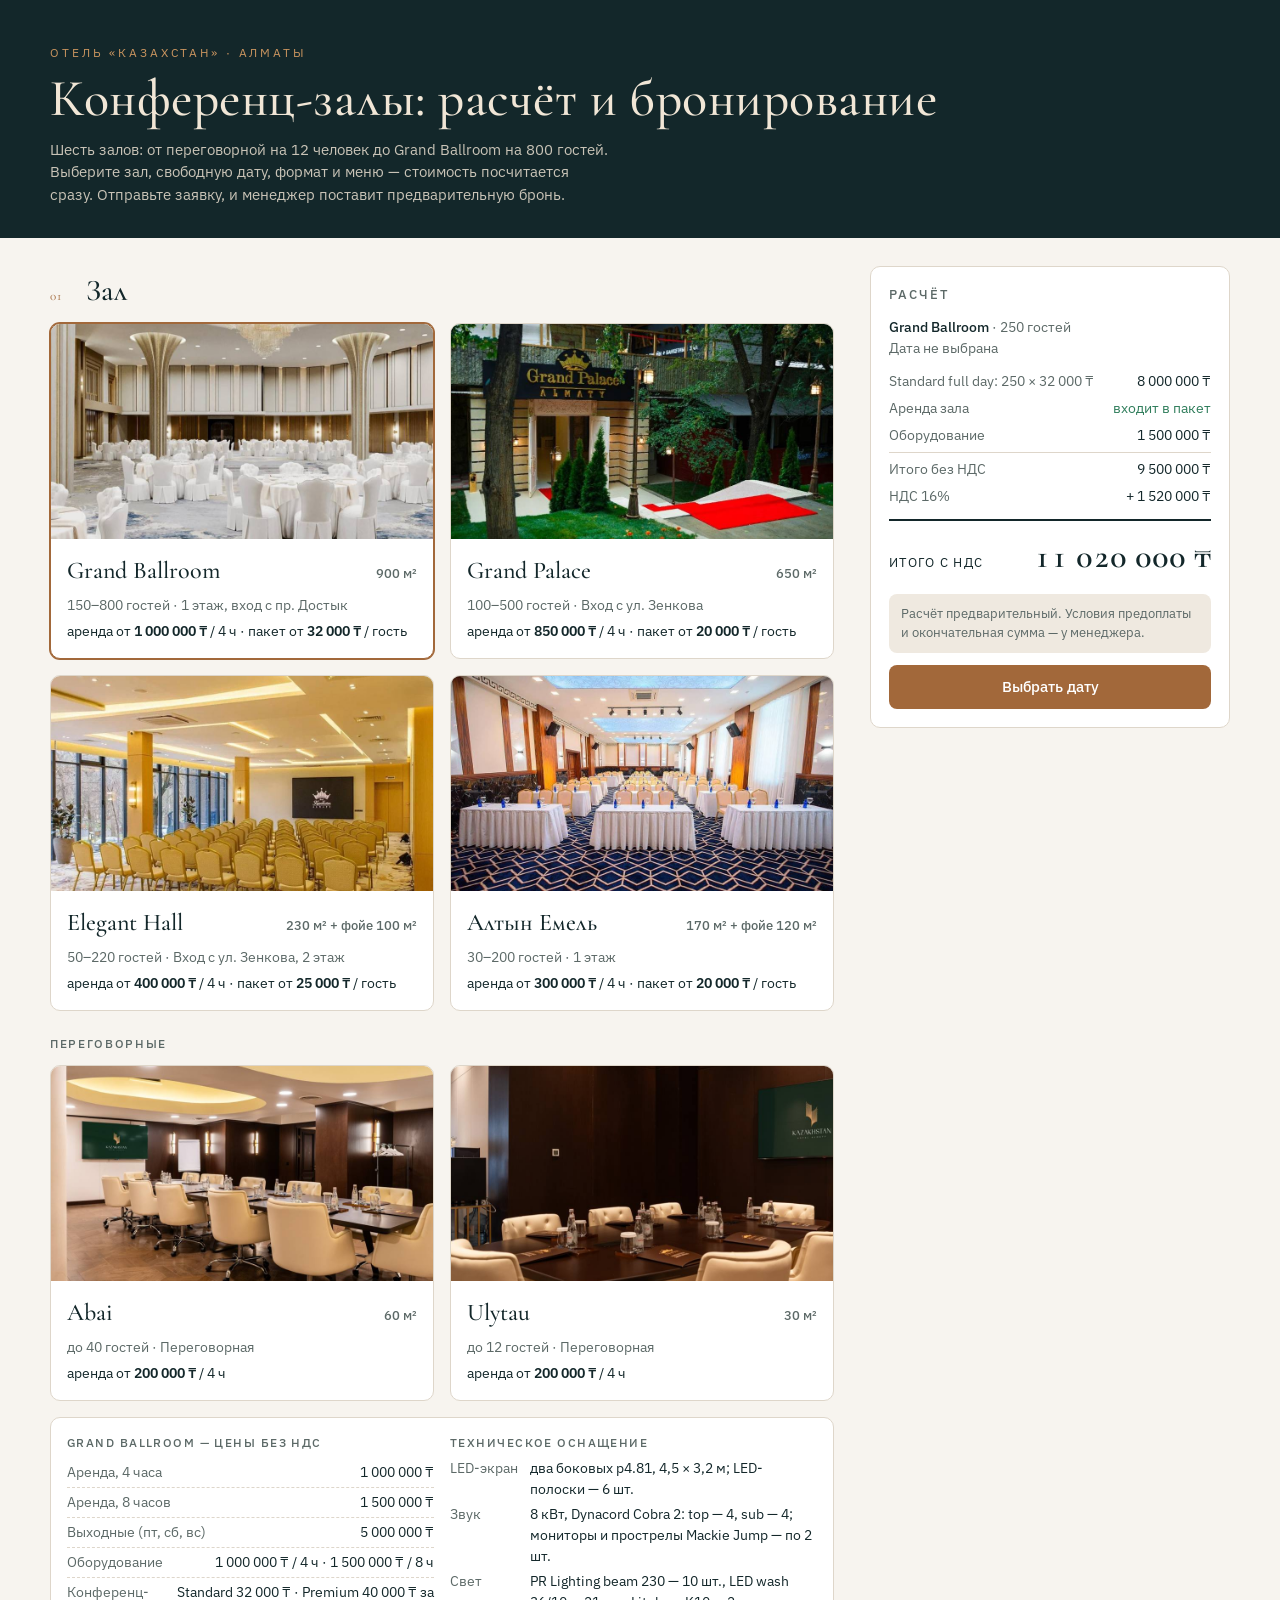
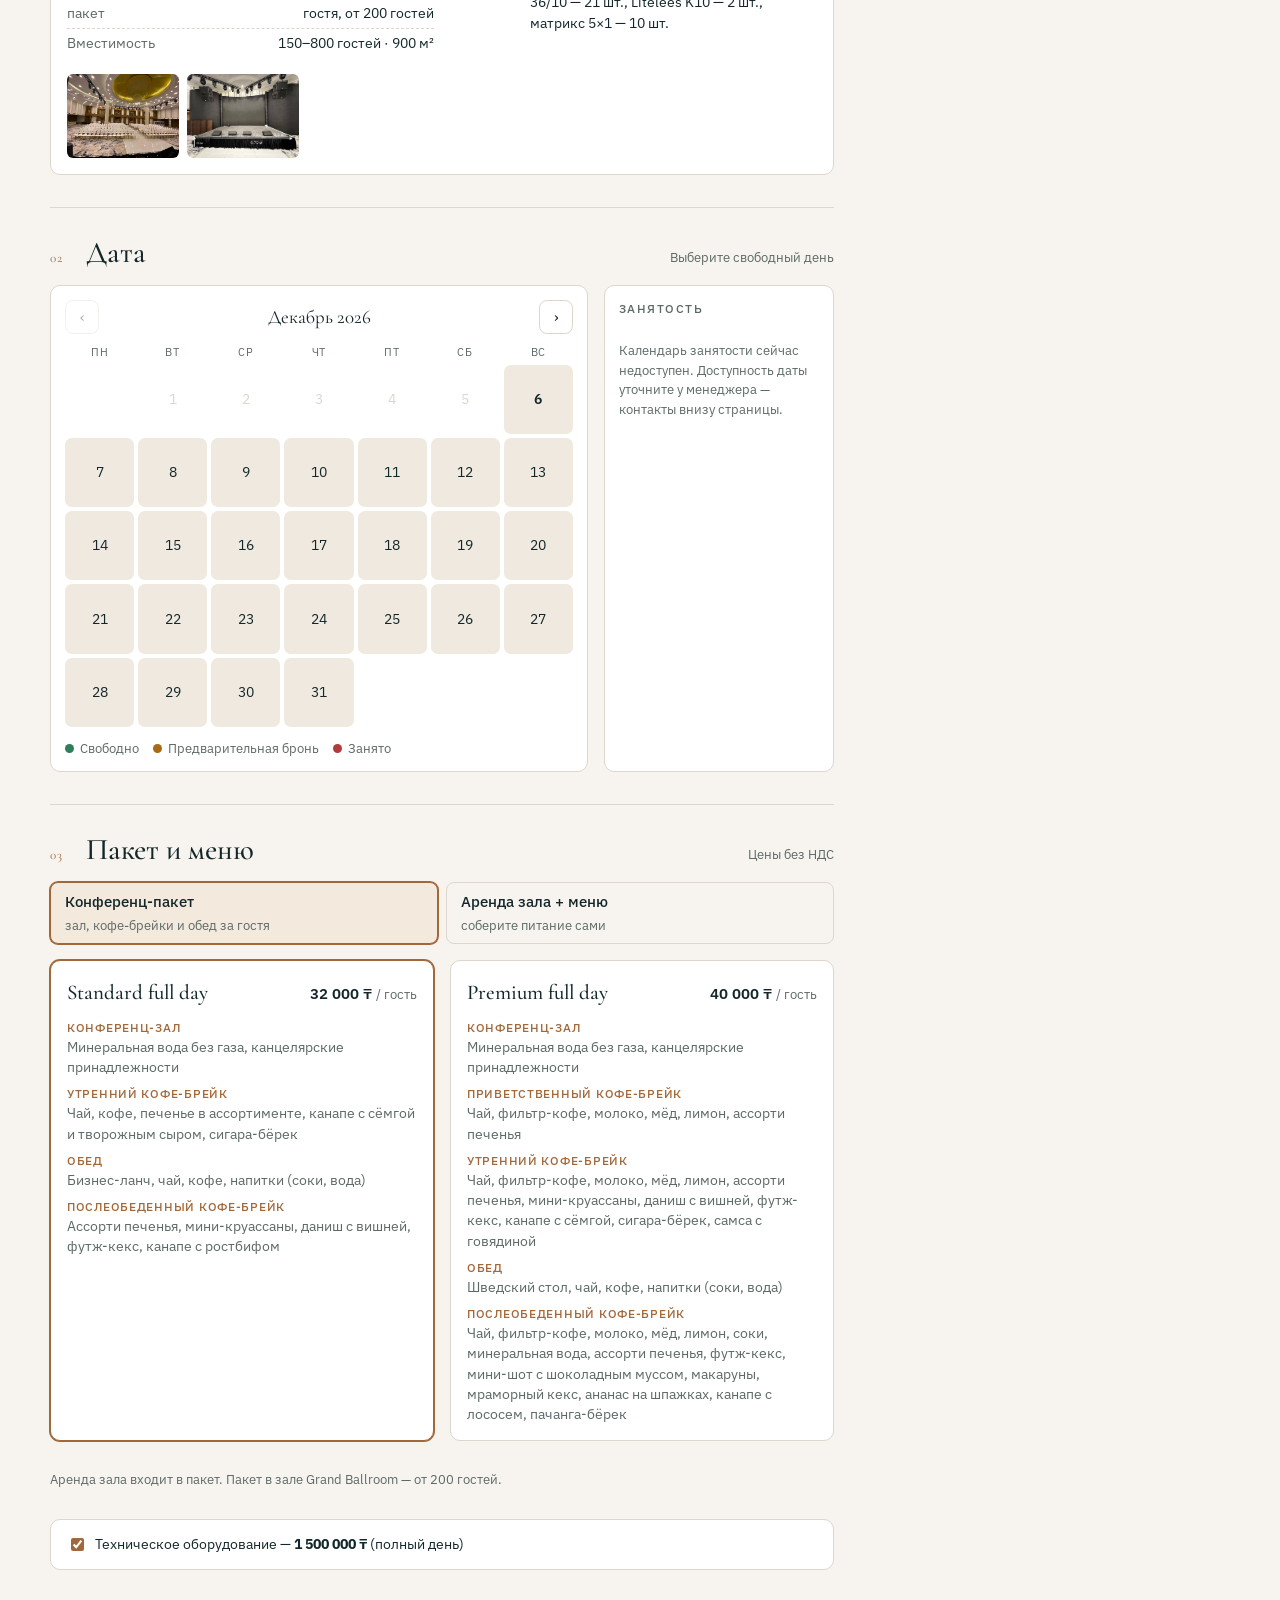
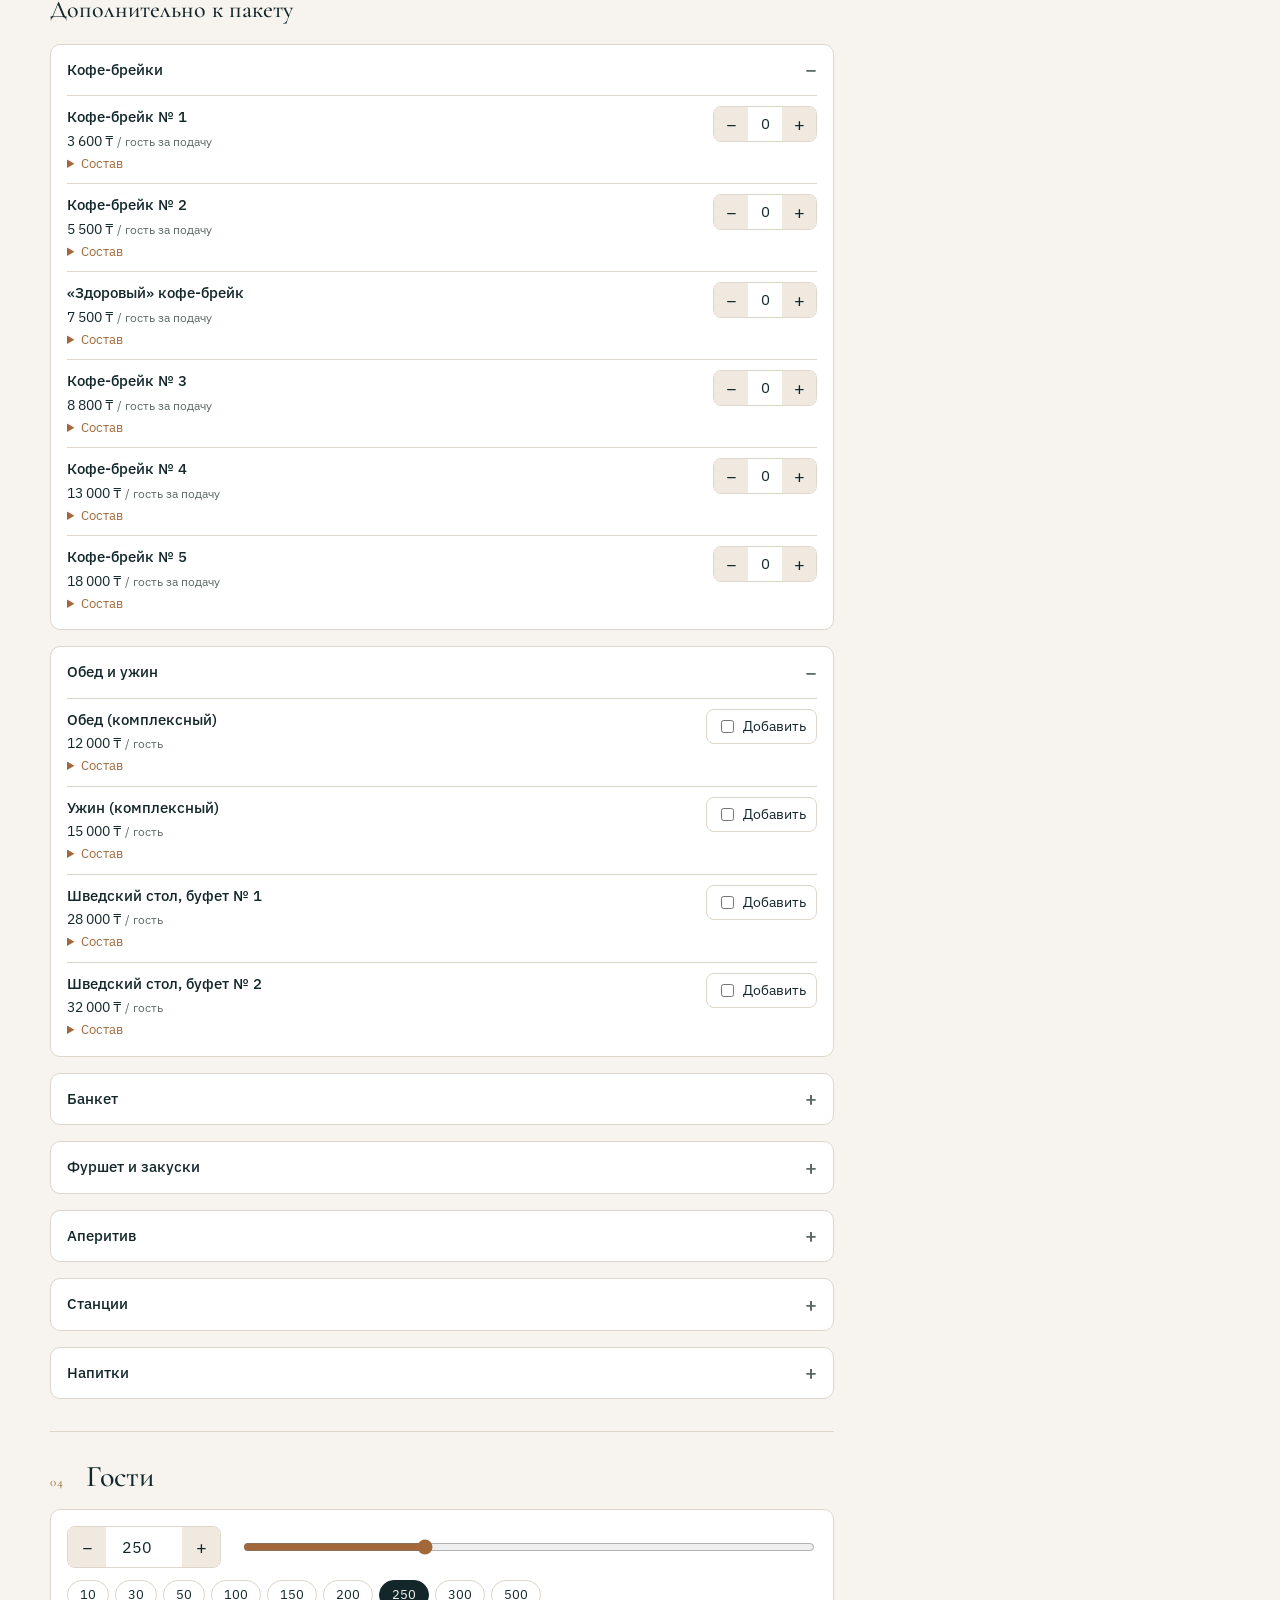
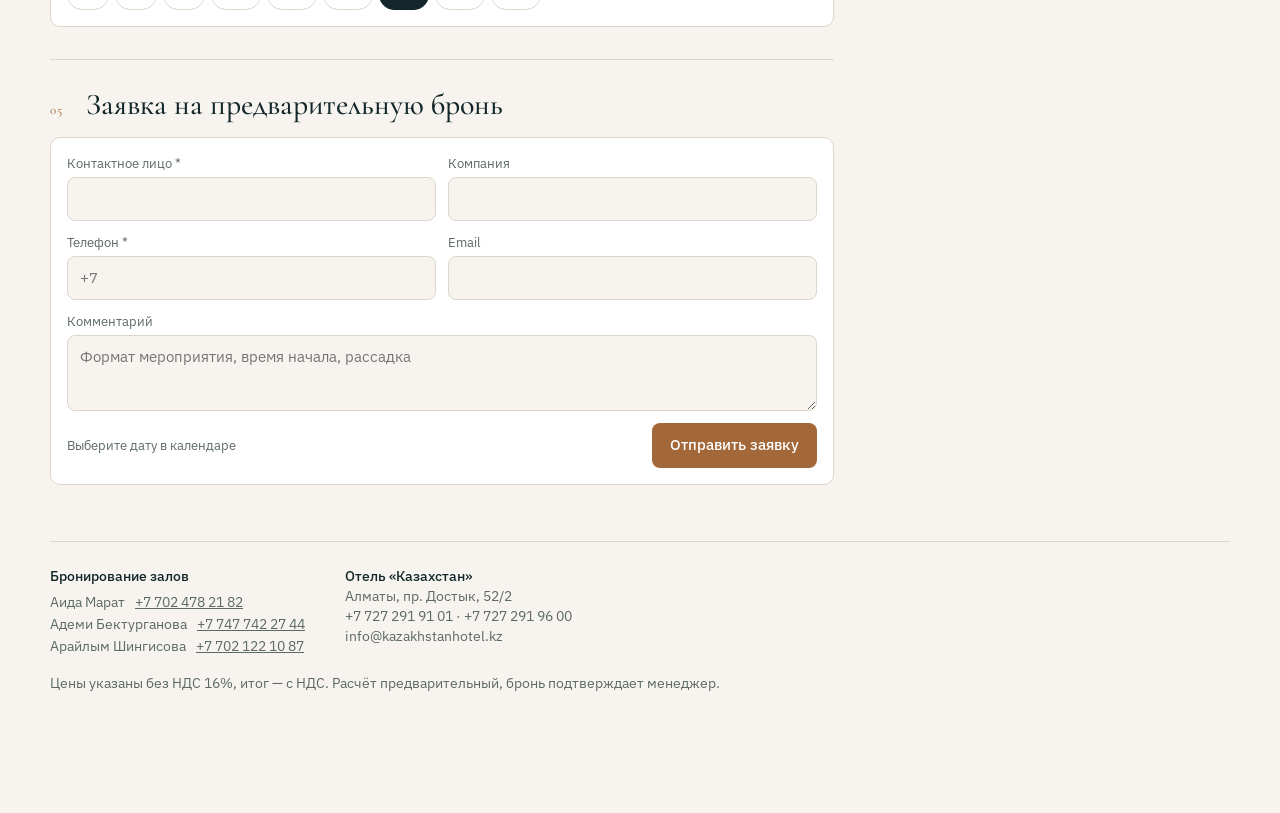
==== commit bbaf8a73: "Fix site files: index.html name, Abai/Ulytau photos, remove extras Co-Authored-By: Claude Opus 5.5 <" ====
--- a/index.html
+++ b/index.html
@@ -4,45 +4,48 @@
 <meta charset="utf-8">
 <meta name="viewport" content="width=device-width,initial-scale=1,viewport-fit=cover">
 <title>Конференц-залы отеля «Казахстан» — расчёт и бронирование</title>
-<meta name="description" content="Grand Ballroom, Grand Palace, Алтын Емель и Elegant Hall: цены, меню, свободные даты и предварительное бронирование.">
+<meta name="description" content="Конференц-залы отеля «Казахстан» в Алматы: цены, меню, свободные даты и предварительное бронирование.">
 <link rel="preconnect" href="https://fonts.googleapis.com">
-<link rel="stylesheet" href="https://fonts.googleapis.com/css2?family=Jost:wght@300;400;500&family=IBM+Plex+Sans:wght@400;500;600&display=swap">
+<link rel="stylesheet" href="https://fonts.googleapis.com/css2?family=Cormorant+Garamond:wght@500;600&family=IBM+Plex+Sans:wght@400;500;600&display=swap">
 <style>
-html{color-scheme:light;padding:env(safe-area-inset-top,0px) 0 env(safe-area-inset-bottom,0px)}body{margin:0;font-size:14px}img{max-width:100%}[hidden]{display:none!important}
+html{color-scheme:light;padding:env(safe-area-inset-top,0px) 0 env(safe-area-inset-bottom,0px)}body{margin:0}img{max-width:100%}[hidden]{display:none!important}
 /* Layout: two columns — steps on the left (hall → date → package → guests → request), a sticky live estimate on the right; one column on phones with a bottom total bar. */
 :root{
-  --bg:#F3F4F6; --surface:#FFFFFF; --sunk:#E9EBEF; --ink:#18202B; --muted:#5E6673; --line:#D9DCE2;
-  --accent:#8C6A3C; --accent-ink:#FFFFFF; --accent-soft:#F1E9DD;
+  --bg:#F7F4EF; --surface:#FFFFFF; --sunk:#EFE9E0; --ink:#13272A; --muted:#5C6967; --line:#DED6CA;
+  --accent:#A2683A; --accent-ink:#FFFFFF; --accent-soft:#F4E9DD;
+  --brand:#13272A; --on-brand:#F1E6D6; --brand-accent:#C9945F;
   --free:#2F7D5B; --free-soft:#E3F1EA; --hold:#A86A12; --hold-soft:#FBEFD9; --busy:#B23B3B; --busy-soft:#F7E1E1;
-  --f-display:"Jost","Futura","Century Gothic",system-ui,sans-serif;
+  --f-display:"Cormorant Garamond","Cormorant",Georgia,"Times New Roman",serif;
   --f-body:"IBM Plex Sans",system-ui,-apple-system,"Segoe UI",Roboto,sans-serif;
   --r:10px;
 }
 @media (prefers-color-scheme: dark){:root:not([data-theme="light"]){
-  --bg:#12161C; --surface:#1A2029; --sunk:#232B36; --ink:#E8EAEE; --muted:#9AA3B0; --line:#2F3845;
-  --accent:#C9A46E; --accent-ink:#1A1408; --accent-soft:#2E281F;
+  --bg:#0E1A1C; --surface:#152426; --sunk:#1D3032; --ink:#ECE5DA; --muted:#9DA8A5; --line:#2A3E40;
+  --accent:#D49C66; --accent-ink:#1A1209; --accent-soft:#2D2820;
+  --brand:#0A1416; --on-brand:#EFE3D2; --brand-accent:#D49C66;
   --free:#5CC496; --free-soft:#163126; --hold:#E3A955; --hold-soft:#33281A; --busy:#E57B7B; --busy-soft:#3A1F22; color-scheme:dark}}
 :root[data-theme="dark"]{
-  --bg:#12161C; --surface:#1A2029; --sunk:#232B36; --ink:#E8EAEE; --muted:#9AA3B0; --line:#2F3845;
-  --accent:#C9A46E; --accent-ink:#1A1408; --accent-soft:#2E281F;
+  --bg:#0E1A1C; --surface:#152426; --sunk:#1D3032; --ink:#ECE5DA; --muted:#9DA8A5; --line:#2A3E40;
+  --accent:#D49C66; --accent-ink:#1A1209; --accent-soft:#2D2820;
+  --brand:#0A1416; --on-brand:#EFE3D2; --brand-accent:#D49C66;
   --free:#5CC496; --free-soft:#163126; --hold:#E3A955; --hold-soft:#33281A; --busy:#E57B7B; --busy-soft:#3A1F22; color-scheme:dark}
 
 *{box-sizing:border-box}
 body{background:var(--bg);color:var(--ink);font-family:var(--f-body);font-size:15px;line-height:1.5;
   padding-left:max(16px,env(safe-area-inset-left,0px));padding-right:max(16px,env(safe-area-inset-right,0px));padding-block:0 96px}
-h1,h2,h3{font-family:var(--f-display);font-weight:400;text-wrap:balance;margin:0}
+h1,h2,h3{font-family:var(--f-display);font-weight:500;text-wrap:balance;margin:0}
 button,input,select,textarea{font:inherit;color:inherit}
 :focus-visible{outline:2px solid var(--accent);outline-offset:2px}
 .num{font-variant-numeric:tabular-nums}
 .wrap{max-width:1180px;margin:0 auto}
 
-header.top{padding-block:40px 28px;display:flex;flex-wrap:wrap;gap:16px 32px;align-items:end;justify-content:space-between;border-bottom:1px solid var(--line)}
-.eyebrow{font-family:var(--f-display);font-size:12px;letter-spacing:.22em;text-transform:uppercase;color:var(--accent)}
-header.top h1{font-size:clamp(28px,4.4vw,44px);font-weight:300;line-height:1.1;margin-top:8px}
-header.top p{margin:10px 0 0;color:var(--muted);max-width:60ch}
+header.top{padding-block:44px 32px;display:flex;flex-wrap:wrap;gap:16px 32px;align-items:end;justify-content:space-between;background:var(--brand);color:var(--on-brand);box-shadow:0 0 0 100vmax var(--brand);clip-path:inset(0 -100vmax)}
+.eyebrow{font-family:var(--f-body);font-size:12px;letter-spacing:.24em;text-transform:uppercase;color:var(--brand-accent)}
+header.top h1{font-size:clamp(32px,5vw,52px);font-weight:500;line-height:1.05;margin-top:10px;letter-spacing:.01em}
+header.top p{margin:12px 0 0;color:var(--on-brand);opacity:.82;max-width:62ch}
 .who{font-size:13px;color:var(--muted);display:flex;gap:8px;align-items:center;flex-wrap:wrap}
 .chip{display:inline-flex;align-items:center;gap:6px;padding:4px 10px;border-radius:999px;background:var(--sunk);font-size:12.5px;color:var(--muted)}
-.chip.mgr{background:var(--accent-soft);color:var(--accent)}
+.chip.mgr{background:var(--brand-accent);color:var(--brand)}
 
 .layout{display:grid;grid-template-columns:minmax(0,1fr) 360px;gap:36px;padding-top:28px;align-items:start}
 @media (max-width:920px){.layout{grid-template-columns:minmax(0,1fr)}}
@@ -51,7 +54,7 @@
 .step + .step{border-top:1px solid var(--line);padding-top:28px}
 .step-h{display:flex;gap:14px;align-items:baseline}
 .step-n{font-family:var(--f-display);font-size:13px;color:var(--accent);letter-spacing:.1em;min-width:22px}
-.step-h h2{font-size:24px}
+.step-h h2{font-size:30px;line-height:1.1}
 .step-h .hint{margin-left:auto;font-size:13px;color:var(--muted)}
 
 /* halls */
@@ -197,7 +200,7 @@
 .ln.sub{border-top:1px solid var(--line);padding-top:6px}
 .total{border-top:2px solid var(--ink);padding-top:10px;display:flex;justify-content:space-between;align-items:baseline;gap:8px}
 .total span:first-child{font-size:13px;letter-spacing:.1em;text-transform:uppercase}
-.total b{font-family:var(--f-display);font-size:30px;font-weight:400;font-variant-numeric:tabular-nums;white-space:nowrap}
+.total b{font-family:var(--f-display);font-size:34px;font-weight:600;font-variant-numeric:tabular-nums;white-space:nowrap}
 .pp{font-size:13.5px;background:var(--sunk);border-radius:8px;padding:10px 12px;display:grid;gap:4px}
 .pp .ln span:first-child{color:var(--muted)}
 
@@ -227,8 +230,44 @@
 
 footer{border-top:1px solid var(--line);margin-top:24px;padding-block:24px;display:flex;flex-wrap:wrap;gap:16px 40px;font-size:13.5px;color:var(--muted)}
 footer b{color:var(--ink);font-weight:500}
+
+/* halls v2 */
+.sub-h{grid-column:1/-1;margin:8px 0 -4px;font-size:12px;letter-spacing:.14em;text-transform:uppercase;color:var(--muted);font-weight:500}
+.halls{grid-template-columns:repeat(2,minmax(0,1fr))}
+@media (min-width:1100px){.halls{grid-template-columns:repeat(2,minmax(0,1fr))}}
+.halls-sm{grid-column:1/-1;display:grid;grid-template-columns:repeat(2,minmax(0,1fr));gap:16px}
+@media (max-width:620px){.halls-sm{grid-template-columns:minmax(0,1fr)}}
+.hall.sm .ph{aspect-ratio:16/6}
+.hall.sm .ph span{font-size:24px}
+.ph{width:100%;aspect-ratio:16/9;max-width:100%;display:grid;place-content:center;justify-items:center;gap:2px;background:var(--brand);color:var(--on-brand);text-align:center}
+.ph span{font-family:var(--f-display);font-size:30px;font-weight:500;letter-spacing:.04em}
+.ph small{font-size:12px;letter-spacing:.16em;text-transform:uppercase;color:var(--brand-accent)}
+.hall h3{font-size:24px}
+dl.tech{margin:0;display:grid;grid-template-columns:auto minmax(0,1fr);gap:4px 12px;font-size:14px}
+dl.tech dt{color:var(--muted)}
+dl.tech dd{margin:0}
+.details .row span:first-child{color:var(--muted)}
+/* builder v2 */
+.seg.wide{display:grid;grid-template-columns:repeat(2,minmax(0,1fr))}
+@media (max-width:520px){.seg.wide{grid-template-columns:minmax(0,1fr)}}
+.seg.wide button{min-width:0}
+.cat-h{font-size:24px;margin-top:6px}
+details.grp{background:var(--surface);border:1px solid var(--line);border-radius:var(--r);padding:0 16px}
+details.grp > summary{cursor:pointer;list-style:none;display:flex;justify-content:space-between;align-items:center;gap:12px;padding:14px 0;font-weight:500}
+details.grp > summary::-webkit-details-marker{display:none}
+details.grp > summary::after{content:"+";font-size:20px;color:var(--muted);line-height:1}
+details.grp[open] > summary::after{content:"−"}
+details.grp > summary .cnt{margin-left:auto;font-size:12.5px;font-weight:400;color:var(--accent);background:var(--accent-soft);border-radius:999px;padding:2px 10px}
+details.grp[open]{padding-bottom:6px}
+details.grp .mi:first-of-type{border-top:1px solid var(--line)}
+.mi-ctl{flex:none;display:grid;justify-items:end;gap:4px}
+.mi-sum{font-size:13px;color:var(--accent)}
+.stepper.qty input{width:56px;height:34px;border:0;text-align:center;background:var(--surface)}
+ul.mgrs{list-style:none;margin:6px 0 0;padding:0;display:grid;gap:2px}
+ul.mgrs li{display:flex;gap:10px;flex-wrap:wrap}
 footer a{color:inherit}
 a.btn{text-decoration:none;display:inline-block}
+.wa{display:flex;flex-wrap:wrap;gap:6px;margin-top:8px}
 @media (prefers-reduced-motion:reduce){*{transition:none!important}}
 </style>
 </head>
@@ -238,7 +277,7 @@
     <div>
       <div class="eyebrow">Отель «Казахстан» · Алматы</div>
       <h1>Конференц-залы: расчёт и бронирование</h1>
-      <p>Выберите зал и свободную дату, пакет питания и число гостей — стоимость посчитается сразу. Отправьте заявку, и менеджер поставит предварительную бронь.</p>
+      <p>Шесть залов: от переговорной на 12 человек до Grand Ballroom на 800 гостей. Выберите зал, свободную дату, формат и меню — стоимость посчитается сразу. Отправьте заявку, и менеджер поставит предварительную бронь.</p>
     </div>
     <div class="who" id="who"></div>
   </header>
@@ -282,11 +321,11 @@
         <div class="step-h"><span class="step-n">04</span><h2 id="s4">Гости</h2></div>
         <div class="guests">
           <div class="stepper">
-            <button type="button" id="gMinus" aria-label="Меньше на 10">−</button>
-            <input id="gNum" type="number" inputmode="numeric" min="10" max="800" step="1" value="250" aria-label="Количество гостей">
-            <button type="button" id="gPlus" aria-label="Больше на 10">+</button>
+            <button type="button" id="gMinus" aria-label="Меньше">−</button>
+            <input id="gNum" type="number" inputmode="numeric" min="1" max="800" step="1" value="250" aria-label="Количество гостей">
+            <button type="button" id="gPlus" aria-label="Больше">+</button>
           </div>
-          <input id="gRange" type="range" min="10" max="800" step="10" value="250" aria-label="Количество гостей, ползунок">
+          <input id="gRange" type="range" min="1" max="800" step="10" value="250" aria-label="Количество гостей, ползунок">
           <div class="presets" id="presets"></div>
           <p class="note warn" id="capNote" hidden></p>
         </div>
@@ -315,9 +354,15 @@
   </div>
 
   <footer>
-    <div><b>Отдел банкетов и конференций</b><br>Менеджер по продажам: Arailym Shingissova<br>Алматы, пр. Достык, 52/2</div>
-    <div class="num"><a href="tel:+77021221087">+7 702 122 10 87</a><br><a href="tel:+77272919101">+7 727 291 91 01</a> (доб. 30-308)<br><a href="tel:+77272919600">+7 727 291 96 00</a></div>
-    <div>Расчёт предварительный. Бронь действует после внесения предоплаты.</div>
+    <div><b>Бронирование залов</b>
+      <ul class="mgrs">
+        <li>Аида Марат <a class="num" href="tel:+77024782182">+7 702 478 21 82</a></li>
+        <li>Адеми Бектурганова <a class="num" href="tel:+77477422744">+7 747 742 27 44</a></li>
+        <li>Арайлым Шингисова <a class="num" href="tel:+77021221087">+7 702 122 10 87</a></li>
+      </ul>
+    </div>
+    <div><b>Отель «Казахстан»</b><br>Алматы, пр. Достык, 52/2<br><span class="num">+7 727 291 91 01 · +7 727 291 96 00</span><br>info@kazakhstanhotel.kz</div>
+    <div>Цены указаны без НДС 16%, итог — с НДС. Расчёт предварительный, бронь подтверждает менеджер.</div>
   </footer>
 </div>
 
@@ -328,51 +373,46 @@
 
 <script>
 (function(){
-/* ===== НАСТРОЙКА: вставьте сюда ссылку веб-приложения Google Apps Script (шаг 4 инструкции) ===== */
+/* ===== НАСТРОЙКА: ссылка веб-приложения Google Apps Script (шаг 3–4 инструкции) ===== */
 const API_URL = "ВСТАВЬТЕ_ССЫЛКУ_СЮДА";
-const WHATSAPP = "77021221087"; /* номер менеджера для WhatsApp, только цифры */
-/* ============================================================================================ */
-const VAT = 0.16, DISCOUNT = 0.10;
+/* ===================================================================================== */
+/* =====================================================================
+   ПРАЙС. Все цены — без НДС, как в прайсе «Вместимость и расценки 2026».
+   Чтобы поменять цену — исправьте число и сохраните файл.
+   ===================================================================== */
+const VAT = 0.16;           // НДС 16%
+const PKG_DISCOUNT = 0;     // скидка на конференц-пакеты: 0 — нет, 0.10 — 10%
+
+/* Залы.
+   rent: аренда за 4 часа (h4), 8 часов (h8) и в выходные пт–вс (we).
+   equip: оборудование — за 4/8 часов или одной суммой (flat).
+   pkg: цены конференц-пакетов за гостя и минимум гостей.
+   buffetMin: минимум гостей для шведского стола. */
 const HALLS = {
-  gb: { name:"Grand Ballroom", floor:"1 этаж", area:"820 м² + фойе 150 м²", entrance:"Вход с проспекта Достык",
-        rent:2500000, equip:1500000, prices:{standard:32000, premium:40000}, prepay:1500000, finalDays:5,
+  gb: { name:"Grand Ballroom", cap:[150,800], area:"900 м²", where:"1 этаж, вход с пр. Достык",
+        rent:{h4:1000000, h8:1500000, we:5000000}, equip:{h4:1000000, h8:1500000},
+        pkg:{standard:32000, premium:40000, min:200}, buffetMin:250,
         photos:["gb_banquet.jpg","gb_theatre.jpg","gb_stage.jpg"],
-        includes:["Блокнот и ручка","Флипчарт и лазерная указка","Указатели и стела для списка гостей","Минеральная вода"],
-        equipList:["LED-экраны 4×3 м — 2 шт.","LED-экраны 4×5 м — 2 шт.","Центральный LED-экран 6×5 м","4 микрофона, микшерный пульт","Звуковая система","Световые приборы — 60 шт.","Wi-Fi 100 Мбит/с"] },
-  gp: { name:"Grand Palace", floor:"вход с ул. Зенкова", area:"650 м² + фойе 150 м²", entrance:"Вход со стороны улицы Зенкова",
-        rent:1200000, equip:600000, prices:{standard:20000, premium:25000}, prepay:500000, finalDays:7,
+        tech:[["LED-экран","два боковых p4.81, 4,5 × 3,2 м; LED-полоски — 6 шт."],["Звук","8 кВт, Dynacord Cobra 2: top — 4, sub — 4; мониторы и прострелы Mackie Jump — по 2 шт."],["Свет","PR Lighting beam 230 — 10 шт., LED wash 36/10 — 21 шт., Litelees K10 — 2 шт., матрикс 5×1 — 10 шт."]] },
+  gp: { name:"Grand Palace", cap:[100,500], area:"650 м²", where:"Вход с ул. Зенкова",
+        rent:{h4:850000, h8:1200000, we:1500000}, equip:{h4:350000, h8:600000},
+        pkg:{standard:20000, premium:25000, min:150}, buffetMin:100,
         photos:["gp.jpg"],
-        includes:["Блокнот и ручка","Флипчарт","Минеральная вода"],
-        equipList:["3 LED-экрана, LED P6 4,5×3,8 м","Сцена","Звук Boway: 2 саба, 2 топа, 2 прострела","2 микрофона Shure","Свет: LED wash 36/10 — 6 шт., beam 230 — 2 шт.","Интернет 50 Мбит/с"] },
-  ae: { mode:"menu", name:"Алтын Емель", area:"172 м² + фойе 150 м²", entrance:"1-й этаж · от 50 до 200 гостей",
-        capacity:[50,200], rents:[{id:"4h",label:"4 часа",net:350000},{id:"8h",label:"8 часов",net:550000}],
-        equipIncluded:true, photos:["ae_1.jpg","ae_2.jpg"],
-        includes:["Минеральная вода — 50 шт.","Флипчарт — 2 шт., маркеры — 4 шт.","Блокнот и ручка — 50 шт."],
-        equipList:["LED-экран 2×3 м","Микрофоны — 2 шт.","Колонки — 4 шт.","Кабельный интернет"],
-        menu:["cb1","cb2","cb3","cb4","cb5","lunch","dinner","buffet","alc_std"], defaults:{cb2:2, lunch:1},
-        payTerms:"Предоплата и окончательный расчёт согласовываются при бронировании." },
-  eh: { mode:"menu", name:"Elegant Hall", area:"217 м² + фойе 120 м²", entrance:"Вход с ул. Зенкова (задняя сторона отеля), 2-й этаж",
-        rents:[{id:"day",label:"День",gross:400000}], equipOptional:100000, photos:["eh_1.jpg","eh_2.jpg"],
-        includes:["Конференции, семинары, презентации, гала-ужины"],
-        equipList:["Аренда оборудования — 100 000 ₸, состав уточняйте у менеджера"],
-        menu:["cb1","cb2","cb3","cb4","cb5","lunch","dinner","buffet","gold","pkg1","alc_banq","alc_std"], defaults:{cb2:2, lunch:1},
-        payTerms:"Предоплата и окончательный расчёт согласовываются при бронировании." }
+        tech:[["LED P6","4,5 × 3,8 м"],["Звук","Boway: top — 4, sub — 2; мониторы Shure — 2 шт.; прострелы — 2 шт."],["Свет","LED wash 36/10 — 6 шт., PR beam 230 — 2 шт."]] },
+  eh: { name:"Elegant Hall", cap:[50,220], area:"230 м² + фойе 100 м²", where:"Вход с ул. Зенкова, 2 этаж",
+        rent:{h4:400000, h8:750000, we:750000}, equip:{flat:100000},
+        pkg:{standard:25000, premium:30000, min:50}, buffetMin:50,
+        photos:["eh_1.jpg","eh_2.jpg"],
+        tech:[["LED-экран","2 шт., 2,5 × 2 м"],["Звук","аудиосистема 100 В, потолочные динамики по залу"],["Микрофоны","беспроводные — 2 шт."]] },
+  ae: { name:"Алтын Емель", cap:[30,200], area:"170 м² + фойе 120 м²", where:"1 этаж",
+        rent:{h4:300000, h8:500000, we:500000}, equip:{flat:50000},
+        pkg:{standard:20000, premium:25000, min:50}, buffetMin:50,
+        photos:["ae_1.jpg","ae_2.jpg"],
+        tech:[["LED-экран","2,5 × 2 м"],["Звук","4 колонки по залу, 300 Вт"],["Микрофоны","беспроводные Shure — 2 шт."]] },
+  abai:    { name:"Abai",    cap:[1,40], area:"60 м²", where:"Переговорная", rent:{h4:200000, h8:300000, we:300000}, photos:["abai_2.jpg","abai_1.jpg","abai_3.jpg","abai_4.jpg"], tech:[] },
+  ulytau:  { name:"Ulytau",  cap:[1,12], area:"30 м²", where:"Переговорная", rent:{h4:200000, h8:300000, we:300000}, photos:["ulytau_1.jpg","ulytau_2.jpg","ulytau_3.jpg","ulytau_4.jpg","ulytau_5.jpg","ulytau_6.jpg","ulytau_7.jpg"], tech:[] }
 };
-const MENU = {
-  cb1:{g:"Кофе-брейки", name:"Кофе-брейк № 1", net:3600, max:4, desc:"Чай, горячий фильтрованный кофе, молоко, мёд, лимон. Печенье в ассортименте: кофейное, курабье, безе с арахисом."},
-  cb2:{g:"Кофе-брейки", name:"Кофе-брейк № 2", net:5500, max:4, desc:"Чай, фильтр-кофе, молоко, мёд, лимон. Печенье: шоколадное с грецким орехом, маковое, овсяное. Мини-круассан, шоколадные маффины, круассан с ветчиной из индейки, канапе с сёмгой и творожным сыром."},
-  cb3:{g:"Кофе-брейки", name:"Кофе-брейк № 3", net:8800, max:4, desc:"Напитки: чай, фильтр-кофе, молоко, мёд, лимон, соки (яблоко, вишня, апельсин), минеральная вода. Сладкий бар: печенье (американское, фисташковое, солёное), лимонно-вафельный маффин, улитка с корицей и изюмом, лимонная тарталетка. Закуски: круассан с лососем и сливочным сыром, мини-сэндвич с курицей, самса с говядиной, сигара-бёрек, брускетта с красной икрой."},
-  cb4:{g:"Кофе-брейки", name:"Кофе-брейк № 4", net:13000, max:4, desc:"Напитки как в № 3. Сладкий бар: морковный торт, творожный пирог, шоколадный мини-круассан, мраморный кекс, тарталетки с ягодами, брауни, сконы. Выпечка: мини-круассаны, дениш вишнёвый. Закуски: тарталетки с лососем, брускетта с авокадо и лососем, ростбиф со сливочным сыром, канапе с моцареллой, круассан с лососем, канапе с креветками, буррито с овощами, фрукты по сезону."},
-  cb5:{g:"Кофе-брейки", name:"Кофе-брейк № 5", net:18000, max:4, desc:"Напитки как в № 3. Сладкий бар: медовый торт, шоколадно-вишнёвая тарталетка, кокосовый крем с манго, малиновый чизкейк, кофейные профитроли, клубничный тирамису, манго-лаймовая тарталетка. Закуски: брускетта с авокадо и лососем, валованы с красной икрой, ростбиф, канапе с фетой, мини-сэндвич с копчёным лососем, креветки в панировке, фрукты. Горячий аперитив: мини-шашлык из баранины, куриные палочки, муска-бёрек, сёмга на шпажке."},
-  lunch:{g:"Обеды и ужины", name:"Комплексный обед", net:12000, max:1, desc:"Вариант 1: солянка, «Цезарь» с курицей, куриная грудка гриль с пюре, чизкейк. Вариант 2: чечевичный суп, антипасти, медальоны в грибном соусе, тирамису. Вариант 3: томатный суп, «Капрезе», тушёные говяжьи рёбрышки с картофелем, брауни. Чай, кофе, соки."},
-  dinner:{g:"Обеды и ужины", name:"Комплексный ужин", net:15000, max:1, desc:"Вариант 1: борщ, сезонный салат, дорадо с белым соусом и рисом, «Красный бархат». Вариант 2: суп «Корган», греческий салат, бефстроганов с пюре, «Наполеон». Вариант 3: мексиканский суп, салат из жареных баклажанов, сибас со средиземноморским соусом, пирожное «Медовое». Чай, кофе, соки."},
-  buffet:{g:"Обеды и ужины", name:"Обед / ужин, фуршет", net:18000, max:1, desc:"Салат-бар; 2 супа, 2 салата, 3 горячих блюда, 2 гарнира и 3 десерта на выбор из меню отеля."},
-  gold:{g:"Гала-ужин", name:"Новогоднее меню GOLD", net:65000, max:1, desc:"4 салата, мясное и рыбное ассорти, кавказское ассорти, разносолы, сырная тарелка, красная икра с оладьями; муска-бёрек и самса; 2 горячих на выбор (бешбармак, сирне, манты, микс-гриль, утка с яблоками, сибас, лосось и др.); медовик с мороженым, торт с логотипом, фруктовая корзина; соки, кола, вода; фуршет с брускеттой и тарталетками с икрой."},
-  pkg1:{g:"Гала-ужин", name:"Гала-ужин, пакет № 1", net:50000, max:1, desc:"Салаты на столе: рулетики из баклажанов, «Цезарь» с креветками или курицей, тайский с говядиной, «Филадельфия». Казахские деликатесы, рыбное и кавказское ассорти, баурсаки. Спринг-роллы. Бешбармак или медальоны; сибас с овощами и рисом басмати. Фрукты, мини-выпечка, сухофрукты. Соки, кола, вода, чай."},
-  alc_banq:{g:"Напитки", name:"Алкогольный пакет к банкету", net:12500, max:1, desc:"Состав уточняйте у менеджера."},
-  alc_std:{g:"Напитки", name:"Алкогольное меню «Standard»", net:12000, max:1, desc:"Вино красное и белое Cielo e Terra (Cabernet Sauvignon, Sauvignon Blanc), пиво Efes, соки, кола, вода, лёд, лимон."}
-};
-const isPkg = h => !HALLS[h] || HALLS[h].mode !== "menu";
+
 const PKGS = {
   standard:{ name:"Standard full day", menu:[
     ["Конференц-зал","Минеральная вода без газа, канцелярские принадлежности"],
@@ -384,8 +424,70 @@
     ["Приветственный кофе-брейк","Чай, фильтр-кофе, молоко, мёд, лимон, ассорти печенья"],
     ["Утренний кофе-брейк","Чай, фильтр-кофе, молоко, мёд, лимон, ассорти печенья, мини-круассаны, даниш с вишней, футж-кекс, канапе с сёмгой, сигара-бёрек, самса с говядиной"],
     ["Обед","Шведский стол, чай, кофе, напитки (соки, вода)"],
-    ["Послеобеденный кофе-брейк","Чай, фильтр-кофе, молоко, мёд, лимон, фруктовые соки, минеральная вода, ассорти печенья, футж-кекс, мини-шот с шоколадным муссом, макаруны, мраморный кекс, ананас на шпажках, канапе с лососем, пачанга-бёрек"]]}
+    ["Послеобеденный кофе-брейк","Чай, фильтр-кофе, молоко, мёд, лимон, соки, минеральная вода, ассорти печенья, футж-кекс, мини-шот с шоколадным муссом, макаруны, мраморный кекс, ананас на шпажках, канапе с лососем, пачанга-бёрек"]]}
 };
+
+/* Меню. per: "guest" — за гостя, "piece" — за штуку, "plate" — за тарелку, "station" — за станцию.
+   max — сколько подач можно выбрать; step — шаг количества; min — минимальный заказ. */
+const MENU = [
+  {id:"cb1", g:"Кофе-брейки", name:"Кофе-брейк № 1", price:3600, per:"guest", max:4,
+   desc:"Чай, молоко, мёд, лимон, горячий фильтр-кофе. Печенье: кофейное, курабье, безе с арахисом."},
+  {id:"cb2", g:"Кофе-брейки", name:"Кофе-брейк № 2", price:5500, per:"guest", max:4,
+   desc:"Чай, молоко, мёд, лимон, фильтр-кофе. Печенье: шоколадное с грецким орехом, маковое, овсяное; мини-круассан, шоколадные маффины. Закуски: круассан с ветчиной из индейки, канапе с сёмгой и творожным сыром."},
+  {id:"cbh", g:"Кофе-брейки", name:"«Здоровый» кофе-брейк", price:7500, per:"guest", max:4,
+   desc:"Чай, молоко, мёд, лимон, фильтр-кофе, фруктовые соки, минеральная вода. Гранола с йогуртом и ягодным соусом, чиа-пудинг с манго, фруктовая нарезка, сухофрукты. Сэндвичи с авокадо и сыром."},
+  {id:"cb3", g:"Кофе-брейки", name:"Кофе-брейк № 3", price:8800, per:"guest", max:4,
+   desc:"Чай, фильтр-кофе, соки (яблоко, вишня, апельсин), минеральная вода. Печенье: американское, фисташковое, солёное; лимонно-вафельный маффин, улитка с корицей и изюмом, лимонная тарталетка. Закуски: круассан с лососем и сливочным сыром, мини-сэндвич с курицей, самса с говядиной, сигара-бёрек, брускетта с красной икрой."},
+  {id:"cb4", g:"Кофе-брейки", name:"Кофе-брейк № 4", price:13000, per:"guest", max:4,
+   desc:"Напитки как в № 3. Сладкий бар: морковный торт, творожный пирог, шоколадный мини-круассан, мраморный кекс, тарталетки с ягодами, брауни, сконы. Выпечка: мини-круассаны, даниш вишнёвый. Закуски: тарталетки с лососем, брускетта с авокадо и лососем, ростбиф со сливочным сыром, канапе с моцареллой, круассан с лососем, фрукты, канапе с креветками, буррито с овощами."},
+  {id:"cb5", g:"Кофе-брейки", name:"Кофе-брейк № 5", price:18000, per:"guest", max:4,
+   desc:"Напитки как в № 3. Сладкий бар: медовый торт, шоколадно-вишнёвая тарталетка, кокосовый крем с манго, малиновый чизкейк, кофейные профитроли, клубничный тирамису, манго-лаймовая тарталетка. Закуски: брускетта с авокадо и лососем, валованы с красной икрой, ростбиф, канапе с фетой, мини-сэндвич с копчёным лососем, фрукты, креветки в панировке. Горячий аперитив: мини-шашлык из баранины, куриные палочки, мини муска-бёрек, сёмга на шпажке."},
+
+  {id:"lunch",  g:"Обед и ужин", name:"Обед (комплексный)", price:12000, per:"guest", max:1,
+   desc:"7 вариантов на выбор, например: солянка, «Цезарь» с курицей, куриная грудка гриль с пюре, чизкейк; или суп с лапшой и курицей, оливье, манты с говядиной и тыквой, фисташковый рулет. Чай, кофе, соки."},
+  {id:"dinner", g:"Обед и ужин", name:"Ужин (комплексный)", price:15000, per:"guest", max:1,
+   desc:"Те же 7 вариантов меню, например: борщ, сезонный салат, филе дорадо с белым соусом и рисом, «Красный бархат»; или суп «Корган», греческий салат, бефстроганов с пюре, «Наполеон». Чай, кофе, соки."},
+  {id:"buf1",   g:"Обед и ужин", name:"Шведский стол, буфет № 1", price:28000, per:"guest", max:1, buffet:true,
+   desc:"Холодный буфет: хлеб, фокачча, баурсаки, салат-бар, «Цезарь», казы, жая, жал, карта, сельдь с картофелем, свекольный салат с козьим сыром, овощи гриль. Горячий: форель, манты, крылышки баффало, пюре, жареные овощи. Сладкий: фрукты, медовое пирожное, профитроли. Вода, чай, кофе, соки."},
+  {id:"buf2",   g:"Обед и ужин", name:"Шведский стол, буфет № 2", price:32000, per:"guest", max:1, buffet:true,
+   desc:"Холодный буфет: мясные деликатесы, сыры, рыбное и кавказское ассорти, салат мясной, салат с креветками и кедровым орешком, свекольный салат, овощи гриль. Горячий: сирне из говядины, куриный рулет, сёмга на шпажках, феттучини Альфредо, пюре, рататуй. Сладкий: рисовый пудинг, чизкейк с ягодами, фрукты. Вода, чай, кофе, 4 вида соков, прохладительные напитки."},
+
+  {id:"ban1", g:"Банкет", name:"Банкетное меню № 1", price:50000, per:"guest", max:1,
+   desc:"Салаты: рулетики из баклажанов с маскарпоне, «Цезарь» с креветками или курицей, тайский с говядиной, «Филадельфия». Казахские деликатесы, копчёная рыба, кавказское ассорти, баурсаки. Спринг-роллы. Горячее: бешбармак или медальоны в грибном соусе; филе сибаса с овощами и рисом басмати. Фрукты, мини-выпечка, сухофрукты. Соки, кола, вода, чай."},
+  {id:"ban2", g:"Банкет", name:"Банкетное меню № 2", price:65000, per:"guest", max:1,
+   desc:"Салаты: с морскими деликатесами и песто, хрустящие баклажаны с телятиной, буррата с томатами, руккола с «Креметтой», микс с сёмгой. Казахские деликатесы, копчёная рыба, овощная тарелка, красная икра. Самса, сигара-бёрек. Горячее: говяжьи рёбрышки или бешбармак с кониной; стейк из лосося. Фрукты, выпечка, макаруны. Соки, кола, вода, чай."},
+  {id:"ban3", g:"Банкет", name:"Банкетное меню № 3", price:90000, per:"guest", max:1,
+   desc:"Салаты: «Цезарь», с королевскими креветками, с утиной грудкой и моцареллой, тайский, из свёклы и зелёного яблока. Казахские деликатесы, копчёная рыба, запечённая белуга, красная икра, сырная тарелка. Конфи из утки, самса. Горячее: бешбармак с кониной или тушёные рёбрышки с трюфелем; чёрная треска терияки. Индивидуальный десерт. Соки, «Боржоми», кола, вода, чай."},
+
+  {id:"canape", g:"Фуршет и закуски", name:"Канапе", price:2000, per:"piece", step:10, min:30,
+   desc:"Гуакамоле на тостах, канапе с моцареллой, брускетта с авокадо и лососем, канапе с креветками, с сёмгой и творожным сыром, круассаны с лососем или ветчиной из индейки, брускетта с красной икрой. Минимальный заказ — 30 шт."},
+  {id:"hot",    g:"Фуршет и закуски", name:"Горячие закуски", price:2500, per:"piece", step:10,
+   desc:"Спринг-роллы с соусом чили, фалафель, темпура из креветок, индийская и мясная самса, фаршированные грибы, мини-долма, мини-бургер с говядиной, сырный крокет."},
+  {id:"ap_fruit",  g:"Аперитив", name:"Фруктовое ассорти", price:10000, per:"plate", step:1, desc:"Подаётся перед началом приёма."},
+  {id:"ap_nuts",   g:"Аперитив", name:"Орехи и сухофрукты", price:10000, per:"plate", step:1, desc:"Подаётся перед началом приёма."},
+  {id:"ap_olives", g:"Аперитив", name:"Оливки и маслины", price:10000, per:"plate", step:1, desc:"Подаётся перед началом приёма."},
+  {id:"ap_berry",  g:"Аперитив", name:"Ягодное ассорти", price:30000, per:"plate", step:1, desc:"Подаётся перед началом приёма."},
+  {id:"ap_cheese", g:"Аперитив", name:"Сырная тарелка с сухофруктами и виноградом", price:15000, per:"plate", step:1, desc:"Подаётся перед началом приёма."},
+
+  {id:"st_kz",   g:"Станции", name:"«Казахстан» — эксклюзивный бар", price:850000, per:"station", step:1, desc:"На 50 гостей: свежие устрицы — 100 шт., чёрная икра — 0,5 кг."},
+  {id:"st_trad", g:"Станции", name:"Бар традиционной кухни", price:250000, per:"station", step:1, desc:"На 50 гостей: баурсаки, самса с говядиной, курт, джент, иримшик, чак-чак."},
+  {id:"st_anti", g:"Станции", name:"Антипасто", price:400000, per:"station", step:1, desc:"Моцарелла, проволоне, жареный перец, оливки, артишоки, маринованный лук."},
+  {id:"st_sea",  g:"Станции", name:"Станция морепродуктов", price:1500000, per:"station", step:1, desc:"На 50 гостей: охлаждённые креветки, клешни краба, устрицы, мидии на льду, трио соусов."},
+
+  {id:"alc", g:"Напитки", name:"Алкогольные напитки, безлимит", price:12000, per:"guest", max:1, from:true,
+   desc:"Цена от 12 000 ₸ за гостя. Базовый пакет: вино красное и белое Cielo e Terra, пиво Efes, соки, кола, вода, лёд, лимон. Другие пакеты — по запросу."}
+];
+const MENU_BY_ID = Object.fromEntries(MENU.map(m => [m.id, m]));
+const UNIT = {guest:"гость", piece:"шт.", plate:"тарелка", station:"станция"};
+const DUR = {h4:"4 часа", h8:"8 часов"};
+
+/* Менеджеры по бронированию */
+const MANAGERS = [
+  {name:"Аида Марат",          phone:"+7 702 478 21 82", wa:"77024782182"},
+  {name:"Адеми Бектурганова",  phone:"+7 747 742 27 44", wa:"77477422744"},
+  {name:"Арайлым Шингисова",   phone:"+7 702 122 10 87", wa:"77021221087"}
+];
+
 const STATUS_LABEL = {free:"Свободно", hold:"Предварительная бронь", booked:"Занято"};
 const REQ_LABEL = {new:"Новая", hold:"Предв. бронь", booked:"Подтверждена", declined:"Отклонена"};
 const MONTHS = ["январь","февраль","март","апрель","май","июнь","июль","август","сентябрь","октябрь","ноябрь","декабрь"];
@@ -401,14 +503,16 @@
 const humanShort = s => { const d = parse(s); return DOW[(d.getDay()+6)%7]+", "+d.getDate()+" "+MONTHS_GEN[d.getMonth()]; };
 const monthKey = s => s.slice(0,7);
 const esc = s => String(s ?? "").replace(/[&<>"']/g, c => ({"&":"&amp;","<":"&lt;",">":"&gt;",'"':"&quot;","'":"&#39;"}[c]));
+const isWeekend = s => { if (!s) return false; const d = parse(s).getDay(); return d === 5 || d === 6 || d === 0; };
 
 const today = new Date(); today.setHours(0,0,0,0);
 const todayIso = iso(today);
 
-const S = { hall:"gb", pkg:"standard", guests:250, date:null, viewY:today.getFullYear(), viewM:today.getMonth(),
+const S = { hall:"gb", mode:"pkg", pkg:"standard", dur:"h8", equipOn:true, guests:250, date:null,
+  items:{ pkg:{}, rent:{cb2:2, lunch:1} },
+  viewY:today.getFullYear(), viewM:today.getMonth(),
   cal:{}, calState:"loading", db:null, user:null, uid:null, canWrite:null, isMgr:false, mgrMode:false,
-  myReqs:[], allReqs:{},
-  rent:{ae:"8h", eh:"day"}, items:{ae:{...HALLS.ae.defaults}, eh:{...HALLS.eh.defaults}}, equipOn:true };
+  myReqs:[], allReqs:{} };
 
 function statusOf(date, hall){
   if (S.calState === "off") return "unknown";
@@ -416,82 +520,101 @@
   return (m && m.days && m.days[date] && m.days[date][hall]) || "free";
 }
 
-function rentOpt(hall, id){ const h = HALLS[hall]; return h.rents.find(r=>r.id===id) || h.rents[0]; }
-function rentGross(o){ return o.gross != null ? o.gross : o.net*(1+VAT); }
-function calc(){
-  const h = HALLS[S.hall];
-  if (!isPkg(S.hall)){
-    const ro = rentOpt(S.hall, S.rent[S.hall]), rent = rentGross(ro);
-    const equip = h.equipOptional ? (S.equipOn ? h.equipOptional : 0) : 0;
-    const lines = Object.entries(S.items[S.hall]||{}).filter(([,q])=>q>0).map(([id,q]) => ({id, q, amount: MENU[id].net*q*S.guests}));
-    const food = lines.reduce((s,l)=>s+l.amount,0), foodVat = food*VAT;
-    return { menu:true, ro, rent, equip, lines, food, foodVat, total: rent+equip+food+foodVat };
-  }
-  const price = h.prices[S.pkg];
-  const base = price * S.guests, vat = base*VAT, gross = base+vat, disc = gross*DISCOUNT, pkgTotal = gross-disc;
-  return { price, base, vat, gross, disc, pkgTotal, equip:h.equip, total: pkgTotal + h.equip, rent:h.rent };
-}
-/* one-line description of a selection (current state or a saved request) */
+/* ---------- расчёт ---------- */
+function curSel(){
+  const h = HALLS[S.hall], mode = h.pkg ? S.mode : "rent";
+  return { hall:S.hall, mode, pkg:S.pkg, dur:S.dur, equipOn: !!h.equip && S.equipOn, guests:S.guests, date:S.date,
+           items: Object.fromEntries(Object.entries(S.items[mode]).filter(([,q]) => q > 0)) };
+}
+function equipPrice(h, sel){
+  if (!h.equip) return 0;
+  if (h.equip.flat != null) return h.equip.flat;
+  return (sel.mode === "pkg" || isWeekend(sel.date)) ? h.equip.h8 : h.equip[sel.dur];
+}
+function itemAmount(m, q, guests){ return m.per === "guest" ? m.price * q * guests : m.price * q; }
+function calc(sel){
+  sel = sel || curSel();
+  const h = HALLS[sel.hall], lines = [], we = isWeekend(sel.date);
+  if (sel.mode === "pkg" && h.pkg){
+    const p = h.pkg[sel.pkg], base = p * sel.guests;
+    lines.push({label:`${PKGS[sel.pkg].name}: ${sel.guests} × ${fmt(p)}`, net:base});
+    if (PKG_DISCOUNT) lines.push({label:`Скидка на пакет ${Math.round(PKG_DISCOUNT*100)}%`, net:-base*PKG_DISCOUNT, minus:true});
+    lines.push({label:"Аренда зала", net:0, note:"входит в пакет"});
+  } else {
+    lines.push({label: we ? "Аренда зала, выходной день (пт–вс)" : `Аренда зала, ${DUR[sel.dur]}`, net: we ? h.rent.we : h.rent[sel.dur]});
+  }
+  if (h.equip && sel.equipOn) lines.push({label:"Оборудование", net:equipPrice(h, sel)});
+  for (const [id, q] of Object.entries(sel.items || {})){
+    const m = MENU_BY_ID[id]; if (!m || !q) continue;
+    const amt = itemAmount(m, q, sel.guests);
+    const how = m.per === "guest" ? `${sel.guests} × ${fmt(m.price)}${q>1?" × "+q:""}` : `${q} ${UNIT[m.per]} × ${fmt(m.price)}`;
+    lines.push({label:`${m.name}: ${how}`, net:amt});
+  }
+  const net = lines.reduce((s,l) => s + l.net, 0), vat = net * VAT;
+  return { lines, net, vat, total: net + vat, weekend: we && sel.mode !== "pkg" };
+}
+/* описание выбора одной строкой (для заявки и списка заявок) */
 function summaryOf(r){
-  if (isPkg(r.hall)) return `${PKGS[r.pkg]?.name || ""} · ${r.guests} гостей`;
-  const ro = rentOpt(r.hall, r.rent);
-  const its = Object.entries(r.items||{}).filter(([,q])=>q>0).map(([id,q]) => MENU[id] ? MENU[id].name + (q>1?" ×"+q:"") : "").filter(Boolean);
-  return [`аренда: ${ro.label}`, its.join(", ") || "без питания", HALLS[r.hall].equipOptional && r.equipOn === false ? "без оборудования" : "", `${r.guests} гостей`].filter(Boolean).join(" · ");
-}
-function curSel(){ return { hall:S.hall, pkg:S.pkg, guests:S.guests, rent:S.rent[S.hall], items: isPkg(S.hall) ? undefined : {...S.items[S.hall]}, equipOn:S.equipOn }; }
-
-/* ---------- halls ---------- */
+  const h = HALLS[r.hall]; if (!h) return "";
+  const parts = [];
+  if (r.mode === "pkg" || (!r.mode && !r.items && r.pkg)) parts.push(PKGS[r.pkg]?.name || "Конференц-пакет");
+  else parts.push(isWeekend(r.date) ? "аренда: выходной день" : "аренда: " + (DUR[r.dur] || "8 часов"));
+  if (h.equip) parts.push(r.equipOn === false ? "без оборудования" : "с оборудованием");
+  const its = Object.entries(r.items||{}).filter(([,q])=>q>0).map(([id,q]) => {
+    const m = MENU_BY_ID[id]; if (!m) return "";
+    return m.name + (m.per === "guest" ? (q>1 ? " ×"+q : "") : ` — ${q} ${UNIT[m.per]}`);
+  }).filter(Boolean);
+  if (its.length) parts.push(its.join(", "));
+  parts.push(`${r.guests} гостей`);
+  return parts.join(" · ");
+}
+
+/* ---------- залы ---------- */
+function hallFrom(h){ return Math.min(h.rent.h4, h.rent.h8); }
+function selectHall(k){
+  S.hall = k; const h = HALLS[k];
+  if (S.guests > h.cap[1]) S.guests = h.cap[1];
+  if (S.guests < h.cap[0]) S.guests = h.cap[0];
+  if (!h.pkg) S.mode = "rent";
+  if (S.date && statusOf(S.date,S.hall) !== "free" && statusOf(S.date,S.hall) !== "unknown" && !S.mgrMode) S.date = null;
+  renderAll();
+}
+function hallImg(h, cls){
+  return h.photos.length
+    ? `<img src="${h.photos[0]}" alt="Зал ${h.name}" loading="lazy">`
+    : `<div class="ph ${cls||""}" aria-hidden="true"><span>${h.name}</span><small>${h.area}</small></div>`;
+}
 function renderHalls(){
-  $("halls").innerHTML = Object.entries(HALLS).map(([k,h]) => `
-    <button class="hall" type="button" data-hall="${k}" aria-pressed="${S.hall===k}">
-      <img src="${h.photos[0]}" alt="Зал ${h.name}" loading="lazy">
+  const big = Object.entries(HALLS).filter(([,h]) => h.cap[1] > 40), small = Object.entries(HALLS).filter(([,h]) => h.cap[1] <= 40);
+  const card = ([k,h]) => `
+    <button class="hall${h.cap[1] <= 40 ? " sm" : ""}" type="button" data-hall="${k}" aria-pressed="${S.hall===k}">
+      ${hallImg(h)}
       <div class="b">
         <h3>${h.name}<small>${h.area}</small></h3>
-        <div class="meta">${h.entrance}</div>
-        <div class="price num">${h.mode==="menu"
-          ? `аренда от <b>${fmt(Math.min(...h.rents.map(rentGross)))}</b> с НДС · питание по меню`
-          : `от <b>${fmt(h.prices.standard)}</b> за гостя · оборудование ${fmt(h.equip)}`}</div>
+        <div class="meta">${h.cap[1] <= 40 ? "до " + h.cap[1] : h.cap[0] + "–" + h.cap[1]} гостей · ${h.where}</div>
+        <div class="price num">аренда от <b>${fmt(hallFrom(h))}</b> / 4 ч${h.pkg ? ` · пакет от <b>${fmt(h.pkg.standard)}</b> / гость` : ""}</div>
       </div>
-    </button>`).join("");
-  $("halls").querySelectorAll(".hall").forEach(b => b.onclick = () => {
-    S.hall = b.dataset.hall;
-    if (S.date && statusOf(S.date,S.hall) !== "free" && !S.mgrMode) S.date = null;
-    renderAll();
-  });
+    </button>`;
+  $("halls").innerHTML = big.map(card).join("") + `<h4 class="sub-h">Переговорные</h4><div class="halls-sm">${small.map(card).join("")}</div>`;
+  $("halls").querySelectorAll(".hall").forEach(b => b.onclick = () => selectHall(b.dataset.hall));
+
   const h = HALLS[S.hall];
-  if (h.mode === "menu"){
-    $("details").innerHTML = `
+  const eq = !h.equip ? "—" : h.equip.flat != null ? fmt(h.equip.flat) : `${fmt(h.equip.h4)} / 4 ч · ${fmt(h.equip.h8)} / 8 ч`;
+  $("details").innerHTML = `
     <div>
-      <h4>Условия по залу</h4>
-      ${h.rents.map(r=>`<div class="row"><span>Аренда, ${r.label.toLowerCase()}</span><span class="num">${fmt(rentGross(r))} с НДС</span></div>`).join("")}
-      <div class="row"><span>Оборудование</span><span class="num">${h.equipIncluded ? "входит в аренду" : fmt(h.equipOptional)}</span></div>
-      <div class="row"><span>Питание</span><span>по меню, за гостя + НДС 16%</span></div>
-      <div class="row"><span>Оплата</span><span>${h.payTerms}</span></div>
-      <h4 style="margin-top:12px">В аренду входит</h4>
-      <ul>${h.includes.map(x=>`<li>${x}</li>`).join("")}</ul>
+      <h4>${h.name} — цены без НДС</h4>
+      <div class="row"><span>Аренда, 4 часа</span><span class="num">${fmt(h.rent.h4)}</span></div>
+      <div class="row"><span>Аренда, 8 часов</span><span class="num">${fmt(h.rent.h8)}</span></div>
+      <div class="row"><span>Выходные (пт, сб, вс)</span><span class="num">${fmt(h.rent.we)}</span></div>
+      <div class="row"><span>Оборудование</span><span class="num">${eq}</span></div>
+      ${h.pkg ? `<div class="row"><span>Конференц-пакет</span><span class="num">Standard ${fmt(h.pkg.standard)} · Premium ${fmt(h.pkg.premium)} за гостя, от ${h.pkg.min} гостей</span></div>` : ""}
+      <div class="row"><span>Вместимость</span><span class="num">${h.cap[1] <= 40 ? "до " + h.cap[1] : h.cap[0] + "–" + h.cap[1]} гостей · ${h.area}</span></div>
     </div>
     <div>
-      <h4>Оборудование</h4>
-      <ul>${h.equipList.map(x=>`<li>${x}</li>`).join("")}</ul>
+      <h4>Техническое оснащение</h4>
+      ${h.tech.length ? `<dl class="tech">${h.tech.map(([k,v]) => `<dt>${k}</dt><dd>${v}</dd>`).join("")}</dl>` : `<p class="note">Оснащение переговорной уточняйте у менеджера.</p>`}
     </div>
-    ${h.photos.length>1 ? `<div class="thumbs">${h.photos.slice(1).map(p=>`<img src="${p}" alt="Зал ${h.name}" loading="lazy">`).join("")}</div>` : ""}`;
-    return;
-  }
-  $("details").innerHTML = `
-    <div>
-      <h4>Условия по залу</h4>
-      <div class="row"><span>Аренда зала</span><span class="num"><s>${fmt(h.rent)}</s> — бесплатно с конференц-пакетом</span></div>
-      <div class="row"><span>Оборудование</span><span class="num">${fmt(h.equip)}, оплачивается отдельно</span></div>
-      <div class="row"><span>Предоплата</span><span class="num">${fmt(h.prepay)}</span></div>
-      <div class="row"><span>Окончательный расчёт</span><span>за ${h.finalDays} дней до мероприятия</span></div>
-      <h4 style="margin-top:12px">В аренду входит</h4>
-      <ul>${h.includes.map(x=>`<li>${x}</li>`).join("")}</ul>
-    </div>
-    <div>
-      <h4>Оборудование</h4>
-      <ul>${h.equipList.map(x=>`<li>${x}</li>`).join("")}</ul>
-    </div>
-    ${h.photos.length>1 ? `<div class="thumbs">${h.photos.slice(1).map(p=>`<img src="${p}" alt="Зал ${h.name}" loading="lazy">`).join("")}</div>` : ""}`;
+    ${h.photos.length > 1 ? `<div class="thumbs">${h.photos.slice(1).map(p=>`<img src="${p}" alt="Зал ${h.name}" loading="lazy">`).join("")}</div>` : ""}`;
 }
 
 /* ---------- calendar ---------- */
@@ -550,132 +673,163 @@
   });
 }
 
-/* ---------- packages ---------- */
+/* ---------- формат и меню ---------- */
+const openGroups = new Set(["Кофе-брейки","Обед и ужин"]);
+const openDet = new Set();
+function rerender3(){ renderPkgs(); renderEstimate(); renderFormSummary(); }
+
 function renderPkgs(){
+  const h = HALLS[S.hall], mode = h.pkg ? S.mode : "rent", we = isWeekend(S.date);
+  const sel = S.items[mode];
+  let html = "";
+
+  if (h.pkg){
+    html += `<div class="seg wide" role="radiogroup" aria-label="Формат">
+      <button type="button" role="radio" aria-checked="${mode==="pkg"}" data-mode="pkg"><b>Конференц-пакет</b><span>зал, кофе-брейки и обед за гостя</span></button>
+      <button type="button" role="radio" aria-checked="${mode==="rent"}" data-mode="rent"><b>Аренда зала + меню</b><span>соберите питание сами</span></button>
+    </div>`;
+  }
+
+  if (mode === "pkg"){
+    html += `<div class="pkgs">${Object.entries(PKGS).map(([k,p]) => `
+      <button class="pkg" type="button" data-pkg="${k}" aria-pressed="${S.pkg===k}">
+        <div class="pkg-top"><h3>${p.name}</h3><span class="p">${fmt(h.pkg[k])} <small>/ гость</small></span></div>
+        <div class="menu">${p.menu.map(([t,d])=>`<div><b>${t}</b><span>${d}</span></div>`).join("")}</div>
+      </button>`).join("")}</div>
+      <p class="note">Аренда зала входит в пакет. Пакет в зале ${h.name} — от ${h.pkg.min} гостей.</p>`;
+  } else {
+    html += `<div class="b-block">
+      <h4>Аренда зала</h4>
+      ${we ? `<p class="note warn">${human(S.date)} — выходной день: действует тариф пт–вс ${fmt(h.rent.we)} за день.</p>` : `
+      <div class="seg" role="radiogroup" aria-label="Время аренды">${["h4","h8"].map(d => `
+        <button type="button" role="radio" aria-checked="${S.dur===d}" data-dur="${d}"><b>${DUR[d]}</b><span class="num">${fmt(h.rent[d])}</span></button>`).join("")}
+      </div>
+      <p class="note">В пятницу, субботу и воскресенье — ${fmt(h.rent.we)} за день.</p>`}
+    </div>`;
+  }
+
+  if (h.equip){
+    html += `<div class="b-block"><label class="toggle"><input type="checkbox" id="equipOn" ${S.equipOn?"checked":""}>
+      <span>Техническое оборудование — <b class="num">${fmt(equipPrice(h, {mode, dur:S.dur, date:S.date}))}</b>${h.equip.flat == null ? (mode==="pkg"||we ? " (полный день)" : " ("+DUR[S.dur]+")") : ""}</span></label></div>`;
+  }
+
+  /* каталог меню */
+  const groups = [];
+  MENU.forEach(m => { let grp = groups.find(x => x.g === m.g); if (!grp) groups.push(grp = {g:m.g, items:[]}); grp.items.push(m); });
+  html += `<h3 class="cat-h">${mode === "pkg" ? "Дополнительно к пакету" : "Питание и напитки"}</h3>`;
+  html += groups.map(g => {
+    const n = g.items.filter(m => sel[m.id] > 0).length;
+    return `<details class="grp" data-g="${g.g}" ${openGroups.has(g.g) || n ? "open" : ""}>
+      <summary><span>${g.g}</span>${n ? `<span class="cnt">выбрано: ${n}</span>` : ""}</summary>
+      ${g.items.map(m => menuRow(m, sel[m.id]||0, h)).join("")}
+    </details>`;
+  }).join("");
+
+  $("s3").textContent = mode === "pkg" ? "Пакет и меню" : "Аренда и питание";
+  $("s3hint").textContent = "Цены без НДС";
+  $("pkgs").className = "builder";
+  $("pkgs").innerHTML = html;
+
+  /* события */
+  const P = $("pkgs");
+  P.querySelectorAll("[data-mode]").forEach(b => b.onclick = () => { S.mode = b.dataset.mode; rerender3(); });
+  P.querySelectorAll("[data-pkg]").forEach(b => b.onclick = () => { S.pkg = b.dataset.pkg; rerender3(); });
+  P.querySelectorAll("[data-dur]").forEach(b => b.onclick = () => { S.dur = b.dataset.dur; rerender3(); });
+  const eq = $("equipOn"); if (eq) eq.onchange = () => { S.equipOn = eq.checked; renderEstimate(); renderFormSummary(); };
+  P.querySelectorAll("details.grp").forEach(d => d.ontoggle = () => { d.open ? openGroups.add(d.dataset.g) : openGroups.delete(d.dataset.g); });
+  P.querySelectorAll("details.mdesc").forEach(d => d.ontoggle = () => { d.open ? openDet.add(d.dataset.id) : openDet.delete(d.dataset.id); });
+  P.querySelectorAll("button[data-item]").forEach(b => b.onclick = () => {
+    const m = MENU_BY_ID[b.dataset.item], dir = Number(b.dataset.d), cur = sel[m.id] || 0;
+    let q;
+    if (m.per === "guest") q = Math.max(0, Math.min(m.max, cur + dir));
+    else { const st = m.step || 1; q = cur + dir*st; if (m.min && dir > 0 && q < m.min) q = m.min; if (m.min && dir < 0 && q < m.min) q = 0; q = Math.max(0, q); }
+    sel[m.id] = q;
+    rerender3();
+    $("pkgs").querySelector(`button[data-item="${m.id}"][data-d="${b.dataset.d}"]`)?.focus();
+  });
+  P.querySelectorAll("input[data-item]").forEach(c => c.onchange = () => {
+    sel[c.dataset.item] = c.checked ? 1 : 0; rerender3();
+    $("pkgs").querySelector(`input[data-item="${c.dataset.item}"]`)?.focus();
+  });
+  P.querySelectorAll("input[data-qty]").forEach(inp => inp.onchange = () => {
+    const m = MENU_BY_ID[inp.dataset.qty]; let q = Math.max(0, Math.round(Number(inp.value) || 0));
+    if (m.min && q > 0 && q < m.min) q = m.min;
+    sel[m.id] = q; rerender3();
+  });
+}
+
+function menuRow(m, q, h){
+  let warn = "";
+  if (m.buffet && h.buffetMin && S.guests < h.buffetMin && q) warn = `В зале ${h.name} шведский стол — от ${h.buffetMin} гостей.`;
+  if (m.buffet && !h.buffetMin && q) warn = "Шведский стол в этом зале — по согласованию с менеджером.";
+  const unit = m.per === "guest" ? "гость" : UNIT[m.per];
+  let ctrl;
+  if (m.per === "guest" && m.max === 1){
+    ctrl = `<label class="chk"><input type="checkbox" data-item="${m.id}" ${q?"checked":""}> <span>${q ? "Выбрано" : "Добавить"}</span></label>`;
+  } else if (m.per === "guest"){
+    ctrl = `<div class="stepper sm" role="group" aria-label="${m.name}, подач">
+      <button type="button" data-item="${m.id}" data-d="-1" aria-label="Убрать подачу">−</button>
+      <output class="num">${q}</output>
+      <button type="button" data-item="${m.id}" data-d="1" aria-label="Добавить подачу">+</button></div>`;
+  } else {
+    ctrl = `<div class="stepper sm qty" role="group" aria-label="${m.name}, количество">
+      <button type="button" data-item="${m.id}" data-d="-1" aria-label="Меньше">−</button>
+      <input class="num" data-qty="${m.id}" inputmode="numeric" value="${q}" aria-label="${m.name}, количество">
+      <button type="button" data-item="${m.id}" data-d="1" aria-label="Больше">+</button></div>`;
+  }
+  const sum = q ? `<span class="mi-sum num">${fmt(itemAmount(m, q, S.guests))}</span>` : "";
+  return `<div class="mi${q?" on":""}">
+    <div class="mi-main">
+      <div class="mi-name">${m.name}</div>
+      <div class="mi-price num">${m.from ? "от " : ""}${fmt(m.price)} <small>/ ${unit}${m.per==="guest" && m.max>1 ? " за подачу" : ""}${m.min ? ` · от ${m.min} шт.` : ""}</small></div>
+      <details class="mdesc" data-id="${m.id}" ${openDet.has(m.id)?"open":""}><summary>Состав</summary><p>${m.desc}</p></details>
+      ${warn ? `<p class="note warn">${warn}</p>` : ""}
+    </div>
+    <div class="mi-ctl">${ctrl}${sum}</div>
+  </div>`;
+}
+
+/* ---------- гости ---------- */
+const PRESETS = [10, 30, 50, 100, 150, 200, 250, 300, 500];
+function setGuests(v){
+  v = Math.max(1, Math.min(800, Math.round(Number(v)||0)));
+  S.guests = v; renderGuests(); renderPkgs(); renderEstimate(); renderFormSummary();
+}
+function gStep(){ return HALLS[S.hall].cap[1] <= 40 || S.guests < 20 ? 1 : 10; }
+function renderGuests(){
   const h = HALLS[S.hall];
-  if (h.mode === "menu"){ renderMenuBuilder(); return; }
-  $("s3").textContent = "Пакет и меню"; $("s3hint").textContent = "Цена за гостя, без НДС";
-  $("pkgs").className = "pkgs";
-  $("pkgs").innerHTML = Object.entries(PKGS).map(([k,p]) => `
-    <button class="pkg" type="button" data-pkg="${k}" aria-pressed="${S.pkg===k}">
-      <div class="pkg-top"><h3>${p.name}</h3><span class="p">${fmt(h.prices[k])} <small>/ гость</small></span></div>
-      <div class="menu">${p.menu.map(([t,d])=>`<div><b>${t}</b><span>${d}</span></div>`).join("")}</div>
-    </button>`).join("");
-  $("pkgs").querySelectorAll(".pkg").forEach(b => b.onclick = () => { S.pkg = b.dataset.pkg; renderAll(); });
-}
-function renderMenuBuilder(){
-  const h = HALLS[S.hall], sel = S.items[S.hall], curRent = rentOpt(S.hall, S.rent[S.hall]).id;
-  $("s3").textContent = "Аренда и питание"; $("s3hint").textContent = "Питание — цена за гостя, без НДС";
-  $("pkgs").className = "builder";
-  const groups = [];
-  h.menu.forEach(id => { const g = MENU[id].g; let grp = groups.find(x=>x.g===g); if (!grp) groups.push(grp = {g, ids:[]}); grp.ids.push(id); });
-  $("pkgs").innerHTML = `
-    <div class="b-block">
-      <h4>Аренда зала</h4>
-      <div class="seg" role="radiogroup" aria-label="Время аренды">${h.rents.map(r=>`
-        <button type="button" role="radio" aria-checked="${r.id===curRent}" data-rent="${r.id}"><b>${r.label}</b><span class="num">${fmt(rentGross(r))}</span></button>`).join("")}
-      </div>
-      ${h.equipOptional ? `<label class="toggle"><input type="checkbox" id="equipOn" ${S.equipOn?"checked":""}> Аренда оборудования — <span class="num">${fmt(h.equipOptional)}</span></label>` : `<p class="note">Оборудование входит в аренду.</p>`}
-    </div>
-    ${groups.map(grp => `
-    <div class="b-block">
-      <h4>${grp.g}</h4>
-      ${grp.ids.map(id => { const m = MENU[id], q = sel[id]||0; return `
-        <div class="mi${q?" on":""}">
-          <div class="mi-main">
-            <div class="mi-name">${m.name}</div>
-            <div class="mi-price num">${fmt(m.net)} <small>/ гость · с НДС ${fmt(m.net*(1+VAT))}</small></div>
-            <details data-id="${id}" ${openDet.has(id)?"open":""}><summary>Состав</summary><p>${m.desc}</p></details>
-          </div>
-          ${m.max > 1 ? `
-          <div class="stepper sm" aria-label="${m.name}, количество подач">
-            <button type="button" data-item="${id}" data-d="-1" aria-label="Убрать">−</button>
-            <output class="num">${q}</output>
-            <button type="button" data-item="${id}" data-d="1" aria-label="Добавить">+</button>
-          </div>` : `
-          <label class="chk"><input type="checkbox" data-item="${id}" ${q?"checked":""}> <span>Добавить</span></label>`}
-        </div>`; }).join("")}
-    </div>`).join("")}`;
-  $("pkgs").querySelectorAll("[data-rent]").forEach(b => b.onclick = () => { S.rent[S.hall] = b.dataset.rent; renderPkgs(); renderEstimate(); renderFormSummary(); });
-  $("pkgs").querySelectorAll("button[data-item]").forEach(b => b.onclick = () => {
-    const id = b.dataset.item, m = MENU[id];
-    sel[id] = Math.max(0, Math.min(m.max, (sel[id]||0) + Number(b.dataset.d)));
-    renderPkgs(); renderEstimate(); renderFormSummary();
-    $("pkgs").querySelector(`button[data-item="${id}"][data-d="${b.dataset.d}"]`)?.focus();
-  });
-  $("pkgs").querySelectorAll("input[data-item]").forEach(c => c.onchange = () => { sel[c.dataset.item] = c.checked ? 1 : 0; renderPkgs(); renderEstimate(); renderFormSummary(); });
-  const eq = $("equipOn"); if (eq) eq.onchange = () => { S.equipOn = eq.checked; renderEstimate(); renderFormSummary(); };
-  $("pkgs").querySelectorAll("details[data-id]").forEach(d => d.ontoggle = () => { d.open ? openDet.add(d.dataset.id) : openDet.delete(d.dataset.id); });
-}
-const openDet = new Set();
-
-/* ---------- guests ---------- */
-const PRESETS = [100,150,200,250,300];
-function setGuests(v){
-  v = Math.max(10, Math.min(800, Math.round(Number(v)||0)));
-  S.guests = v; renderGuests(); renderEstimate(); renderFormSummary();
-}
-function renderGuests(){
   if (document.activeElement !== $("gNum")) $("gNum").value = S.guests;
-  $("gRange").value = S.guests;
-  $("presets").innerHTML = PRESETS.map(p=>`<button type="button" data-g="${p}" aria-pressed="${S.guests===p}">${p}</button>`).join("");
+  $("gRange").max = h.cap[1]; $("gRange").min = 1; $("gRange").step = h.cap[1] <= 40 ? 1 : 10; $("gRange").value = S.guests;
+  $("presets").innerHTML = PRESETS.filter(p => p <= h.cap[1] && p >= Math.min(h.cap[0],10)).map(p=>`<button type="button" data-g="${p}" aria-pressed="${S.guests===p}">${p}</button>`).join("");
   $("presets").querySelectorAll("button").forEach(b => b.onclick = () => setGuests(b.dataset.g));
-  const cap = HALLS[S.hall].capacity;
-  if (cap && (S.guests < cap[0] || S.guests > cap[1])){
-    $("capNote").textContent = `Зал «${HALLS[S.hall].name}» рассчитан на ${cap[0]}–${cap[1]} гостей в зависимости от рассадки.`;
-    $("capNote").hidden = false;
-  } else $("capNote").hidden = true;
-}
-$("gMinus").onclick = () => setGuests(S.guests-10);
-$("gPlus").onclick = () => setGuests(S.guests+10);
+  const msgs = [];
+  if (S.guests > h.cap[1]) msgs.push(`Зал «${h.name}» вмещает до ${h.cap[1]} гостей.`);
+  else if (S.guests < h.cap[0]) msgs.push(`Зал «${h.name}» рассчитан на ${h.cap[0]}–${h.cap[1]} гостей.`);
+  if (h.pkg && S.mode === "pkg" && S.guests < h.pkg.min) msgs.push(`Конференц-пакет в этом зале — от ${h.pkg.min} гостей.`);
+  $("capNote").textContent = msgs.join(" ");
+  $("capNote").hidden = !msgs.length;
+}
+$("gMinus").onclick = () => setGuests(S.guests - gStep());
+$("gPlus").onclick = () => setGuests(S.guests + gStep());
 $("gRange").oninput = e => setGuests(e.target.value);
 $("gNum").oninput = e => { if (e.target.value) setGuests(e.target.value); };
 $("gNum").onblur = () => renderGuests();
 
-/* ---------- estimate ---------- */
+/* ---------- расчёт справа ---------- */
 function renderEstimate(){
-  const h = HALLS[S.hall], c = calc();
+  const h = HALLS[S.hall], sel = curSel(), c = calc(sel);
   $("mbarTotal").textContent = fmt(c.total);
-  $("mbarSub").textContent = h.name+" · "+S.guests+" гостей";
-  if (c.menu){
-    $("est").innerHTML = `
-    <h2>Расчёт</h2>
-    <div class="sumline"><b>${h.name}</b> · аренда ${c.ro.label.toLowerCase()} · <span class="num">${S.guests}</span> гостей<br>${S.date ? human(S.date) : "Дата не выбрана"}</div>
-    <div class="lines">
-      <div class="ln"><span>Аренда зала, ${c.ro.label.toLowerCase()} (с НДС)</span><span>${fmt(c.rent)}</span></div>
-      ${h.equipOptional ? `<div class="ln"><span>Оборудование</span><span>${c.equip ? fmt(c.equip) : "не нужно"}</span></div>` : `<div class="ln free"><span>Оборудование</span><span>входит</span></div>`}
-      ${c.lines.map(l=>`<div class="ln"><span>${MENU[l.id].name}${l.q>1?" ×"+l.q:""}: ${S.guests} × ${fmt(MENU[l.id].net*l.q)}</span><span>${fmt(l.amount)}</span></div>`).join("") || `<div class="ln"><span>Питание не выбрано</span><span>—</span></div>`}
-      ${c.food ? `<div class="ln"><span>НДС 16% на питание</span><span>+ ${fmt(c.foodVat)}</span></div>` : ""}
-    </div>
-    <div class="total"><span>Итого</span><b>${fmt(c.total)}</b></div>
-    <div class="pp"><span class="note">${h.payTerms}</span></div>
-    <button class="btn" type="button" id="toReq">${S.date ? "Отправить заявку" : "Выбрать дату"}</button>`;
-    $("toReq").onclick = goNext;
-    return;
-  }
-  let pay = "";
-  if (S.date){
-    const fin = parse(S.date); fin.setDate(fin.getDate()-h.finalDays);
-    const finS = iso(fin) <= todayIso ? "сразу после предоплаты" : "до " + human(iso(fin));
-    pay = `<div class="pp">
-      <div class="ln"><span>Предоплата для брони</span><span>${fmt(h.prepay)}</span></div>
-      <div class="ln"><span>Остаток ${finS}</span><span>${fmt(c.total - h.prepay)}</span></div></div>`;
-  } else {
-    pay = `<div class="pp"><div class="ln"><span>Предоплата для брони</span><span>${fmt(h.prepay)}</span></div><span class="note">Окончательный расчёт — за ${h.finalDays} дней до мероприятия</span></div>`;
-  }
+  $("mbarSub").textContent = h.name + " · " + S.guests + " гостей · с НДС";
   $("est").innerHTML = `
     <h2>Расчёт</h2>
-    <div class="sumline"><b>${h.name}</b> · ${PKGS[S.pkg].name} · <span class="num">${S.guests}</span> гостей<br>${S.date ? human(S.date) : "Дата не выбрана"}</div>
+    <div class="sumline"><b>${h.name}</b> · <span class="num">${S.guests}</span> гостей<br>${S.date ? human(S.date) + (c.weekend ? " · выходной тариф" : "") : "Дата не выбрана"}</div>
     <div class="lines">
-      <div class="ln"><span>Пакет: ${S.guests} × ${fmt(c.price)}</span><span>${fmt(c.base)}</span></div>
+      ${c.lines.map(l => `<div class="ln${l.minus?" minus":""}${l.note?" free":""}"><span>${l.label}</span><span>${l.note ? l.note : (l.minus ? "− " + fmt(-l.net) : fmt(l.net))}</span></div>`).join("")}
+      <div class="ln sub"><span>Итого без НДС</span><span>${fmt(c.net)}</span></div>
       <div class="ln"><span>НДС 16%</span><span>+ ${fmt(c.vat)}</span></div>
-      <div class="ln minus"><span>Скидка 10%</span><span>− ${fmt(c.disc)}</span></div>
-      <div class="ln sub"><span>Пакет итого</span><span>${fmt(c.pkgTotal)}</span></div>
-      <div class="ln"><span>Оборудование</span><span>${fmt(c.equip)}</span></div>
-      <div class="ln free"><span>Аренда зала (<s>${fmt(c.rent)}</s>)</span><span>бесплатно</span></div>
     </div>
-    <div class="total"><span>Итого</span><b>${fmt(c.total)}</b></div>
-    ${pay}
+    <div class="total"><span>Итого с НДС</span><b>${fmt(c.total)}</b></div>
+    <div class="pp"><span class="note">Расчёт предварительный. Условия предоплаты и окончательная сумма — у менеджера.</span></div>
     <button class="btn" type="button" id="toReq">${S.date ? "Отправить заявку" : "Выбрать дату"}</button>`;
   $("toReq").onclick = goNext;
 }
@@ -698,7 +852,7 @@
     `Зал: ${HALLS[r.hall].name}`,
     `Дата: ${human(r.date)}`,
     `Состав: ${summaryOf(r)}`,
-    isPkg(r.hall) ? `Расчёт: ${fmt(r.total)} (пакет с НДС 16% и скидкой 10% + оборудование)` : `Расчёт: ${fmt(r.total)} (аренда + питание с НДС 16%)`,
+    `Предварительный расчёт: ${fmt(r.total)} с НДС 16%`,
     `Контакт: ${r.name}${r.company ? ", "+r.company : ""}`,
     `Телефон: ${r.phone}${r.email ? ", "+r.email : ""}`,
     r.comment ? `Комментарий: ${r.comment}` : ""
@@ -708,8 +862,7 @@
 function showCopyFallback(r, lead){
   showMsg("ok", `${lead}<pre id="reqText">${esc(requestText(r))}</pre>
     <button class="btn sm" type="button" id="copyReq">Скопировать заявку</button>
-    <a class="btn sm ghost" href="https://wa.me/${WHATSAPP}?text=${encodeURIComponent(requestText(r))}" target="_blank" rel="noopener">Отправить в WhatsApp</a>
-    <span class="note"> или позвоните: +7 702 122 10 87.</span>`);
+    <div class="wa">${MANAGERS.map(m => `<a class="btn sm ghost" href="https://wa.me/${m.wa}?text=${encodeURIComponent(requestText(r))}" target="_blank" rel="noopener">WhatsApp: ${esc(m.name)}</a>`).join("")}</div>`);
   $("copyReq").onclick = async () => {
     try { await navigator.clipboard.writeText(requestText(r)); $("copyReq").textContent = "Скопировано"; }
     catch(e){ const sel = getSelection(), rg = document.createRange(); rg.selectNodeContents($("reqText")); sel.removeAllRanges(); sel.addRange(rg); $("copyReq").textContent = "Выделено — нажмите Копировать"; }
@@ -724,7 +877,7 @@
   if (!name || phone.replace(/\D/g,"").length < 10){ showMsg("err","Укажите контактное лицо и телефон (не меньше 10 цифр)."); return; }
   if (statusOf(S.date,S.hall) !== "free" && statusOf(S.date,S.hall) !== "unknown"){ showMsg("err","Эта дата уже занята. Выберите другую."); return; }
   const r = { id: "r"+Date.now().toString(36)+Math.random().toString(36).slice(2,6), createdAt: new Date().toISOString(),
-    ...JSON.parse(JSON.stringify(curSel())), date:S.date, total:Math.round(calc().total),
+    ...JSON.parse(JSON.stringify(curSel())), date:S.date, total:Math.round(calc().total), hallName:HALLS[S.hall].name, summary:summaryOf(curSel()),
     name, company:$("fCompany").value.trim(), phone, email:$("fEmail").value.trim(), comment:$("fComment").value.trim(), status:"new" };
 
   if (!API_URL || API_URL.indexOf("http") !== 0){
@@ -734,12 +887,11 @@
   $("submitBtn").disabled = true;
   try {
     const res = await fetch(API_URL, { method:"POST", body: JSON.stringify({
-      action:"request", hp: $("fWebsite").value, id:r.id, date:r.date, hall:r.hall, hallName:HALLS[r.hall].name,
-      guests:r.guests, summary:summaryOf(r), total:r.total, name:r.name, company:r.company, phone:r.phone, email:r.email, comment:r.comment }) });
+      action:"request", hp: $("fWebsite").value, id:r.id, date:r.date, hall:r.hall, hallName:r.hallName,
+      guests:r.guests, summary:r.summary, total:r.total, name:r.name, company:r.company, phone:r.phone, email:r.email, comment:r.comment }) });
     const out = await res.json();
     if (!out.ok) throw new Error(out.error || "server");
-    const pay = isPkg(r.hall) ? ` Бронь действует после предоплаты ${fmt(HALLS[r.hall].prepay)}.` : "";
-    showMsg("ok", `<b>Заявка отправлена.</b> Менеджер свяжется с вами по номеру ${esc(phone)} и поставит предварительную бронь на ${esc(human(r.date))}.${esc(pay)}`);
+    showMsg("ok", `<b>Заявка отправлена.</b> Менеджер свяжется с вами по номеру ${esc(phone)} и поставит предварительную бронь на ${esc(human(r.date))}.`);
     $("fComment").value = "";
   } catch(err){
     showCopyFallback(r, "Не получилось отправить заявку автоматически. Отправьте её текст менеджеру:");
@@ -751,9 +903,9 @@
 function renderAll(){ renderHalls(); renderCal(); renderPkgs(); renderGuests(); renderEstimate(); renderFormSummary(); }
 renderAll();
 
-/* ---------- calendar from Google Sheets ---------- */
+/* ---------- календарь из Google Таблицы ---------- */
 async function loadCalendar(){
-  if (!API_URL || API_URL.indexOf("http") !== 0){ S.calState = "off"; renderCal(); return; }
+  if (!API_URL || API_URL.indexOf("http") !== 0){ S.calState = "off"; renderAll(); return; }
   const timer = setTimeout(() => { $("calNote").textContent = "Календарь загружается дольше обычного — занятость может быть неактуальной."; $("calNote").className="note warn"; $("calNote").hidden=false; }, 10000);
   try {
     const res = await fetch(API_URL + "?action=calendar&t=" + Date.now());
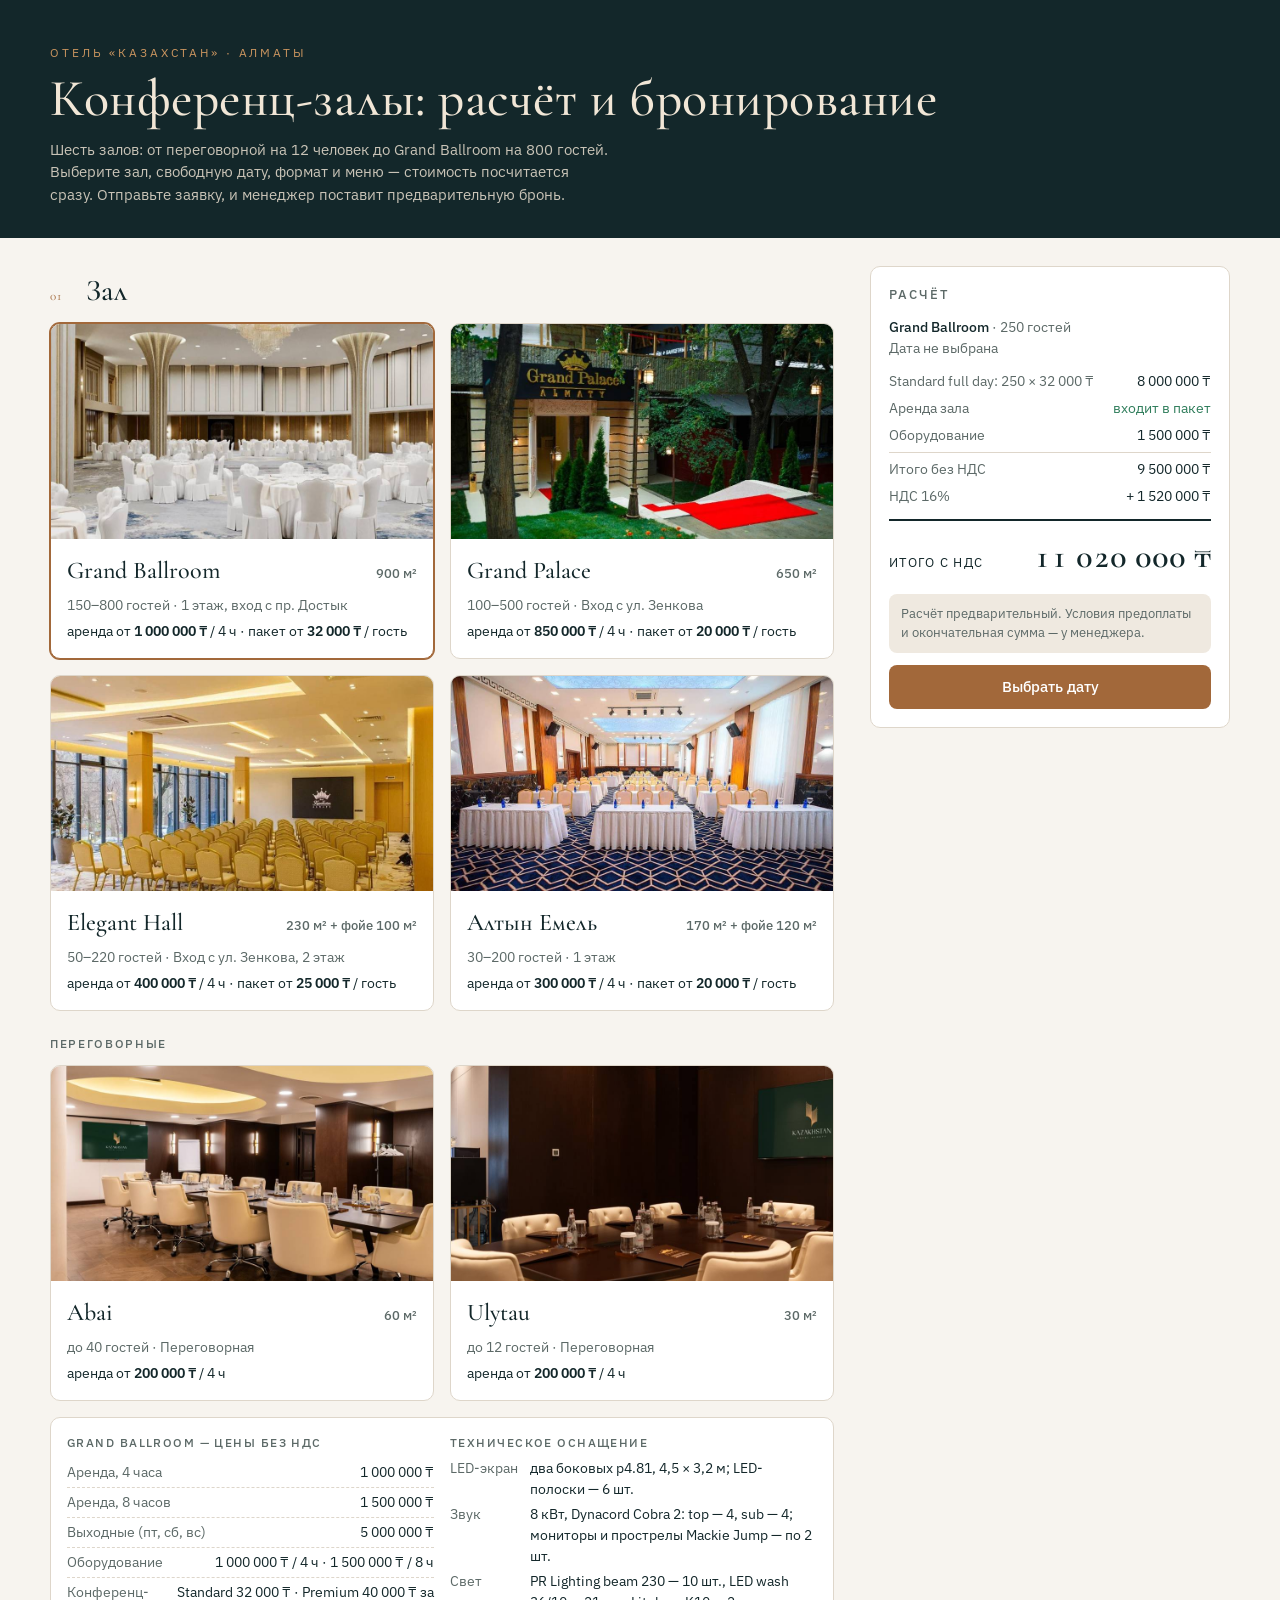
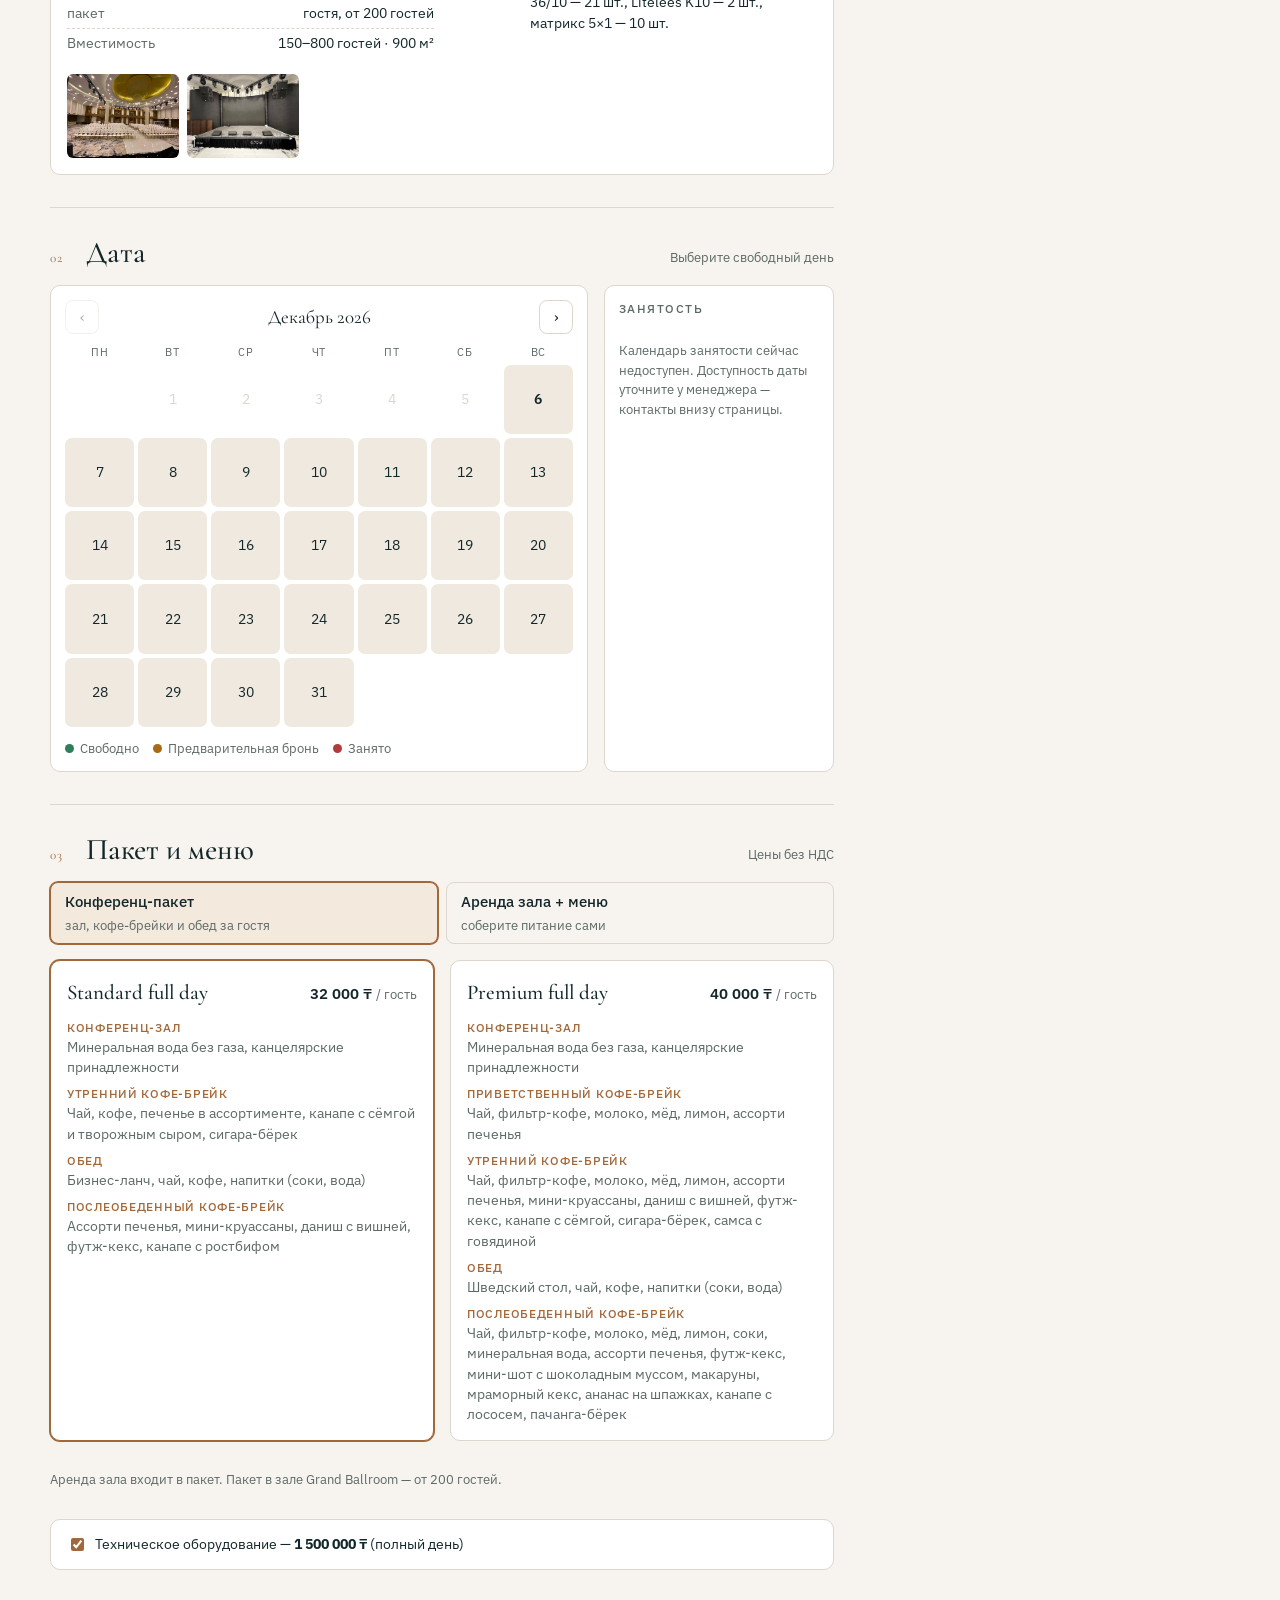
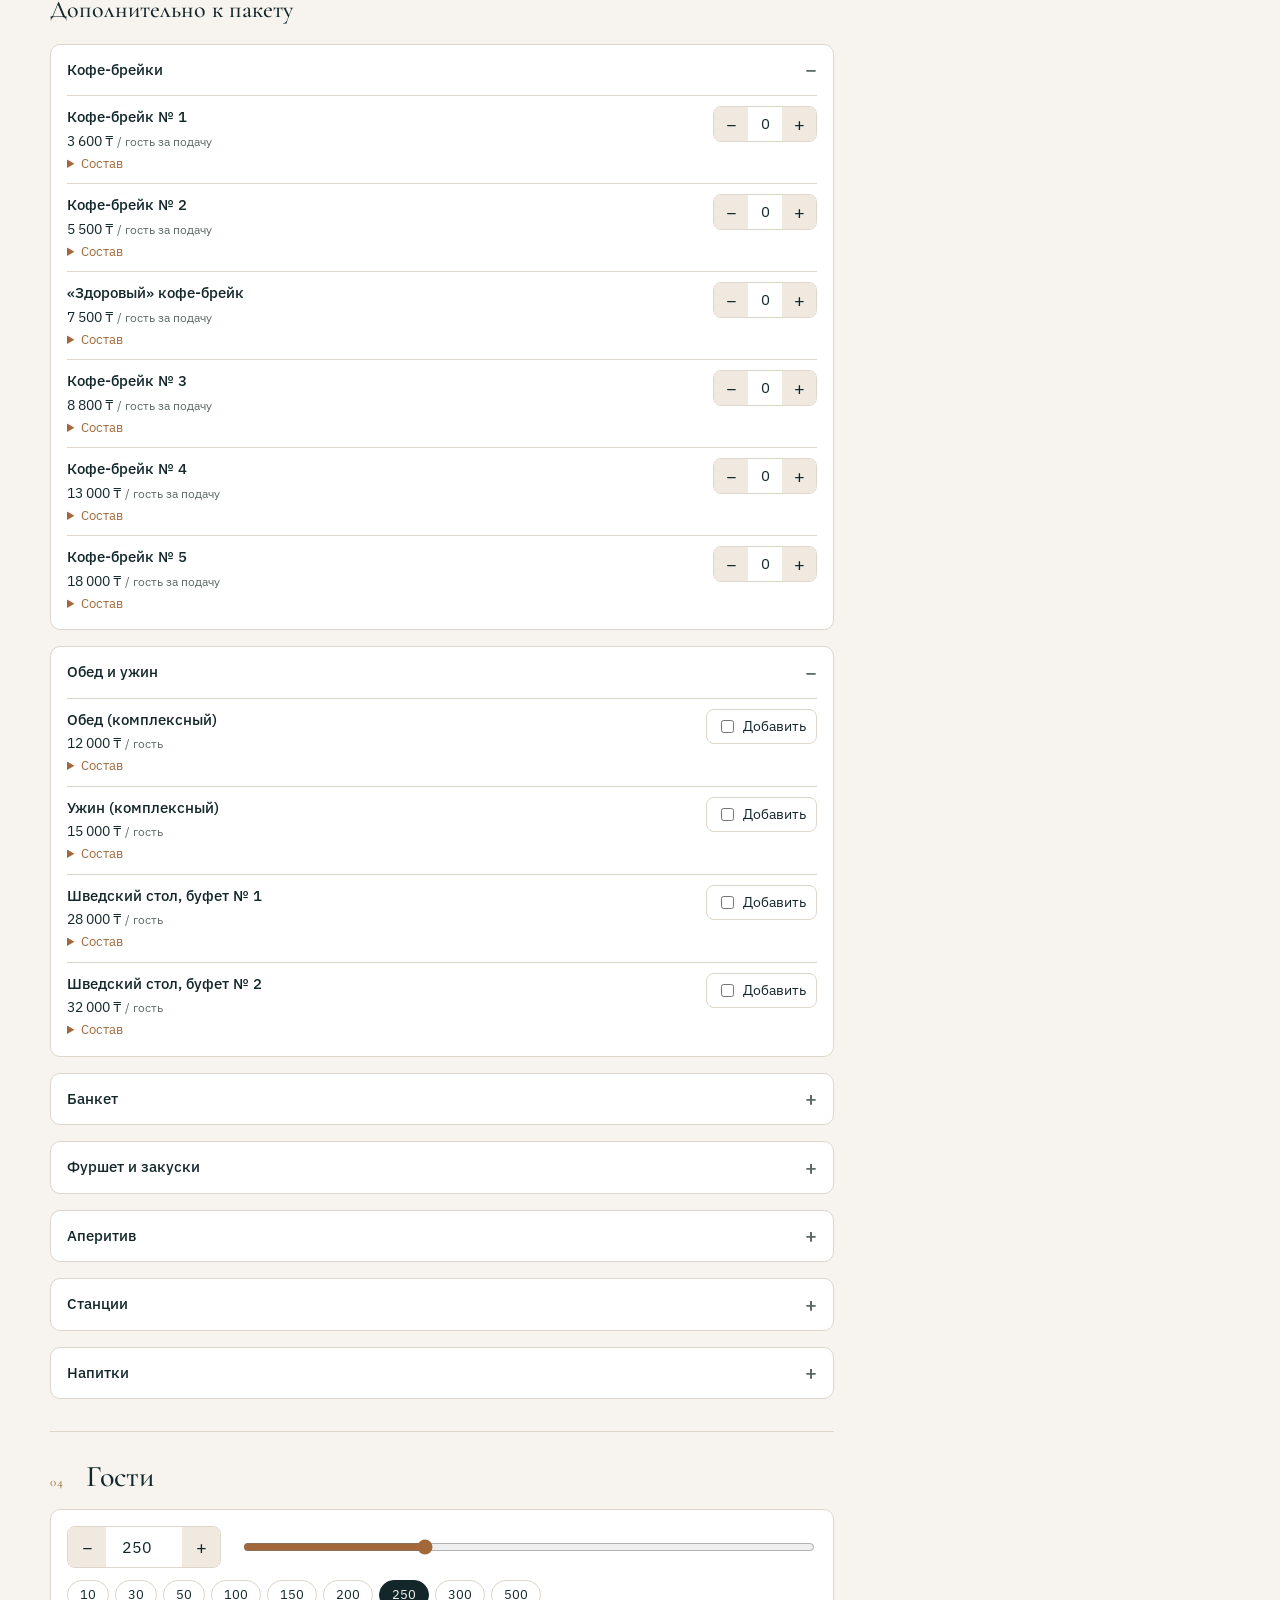
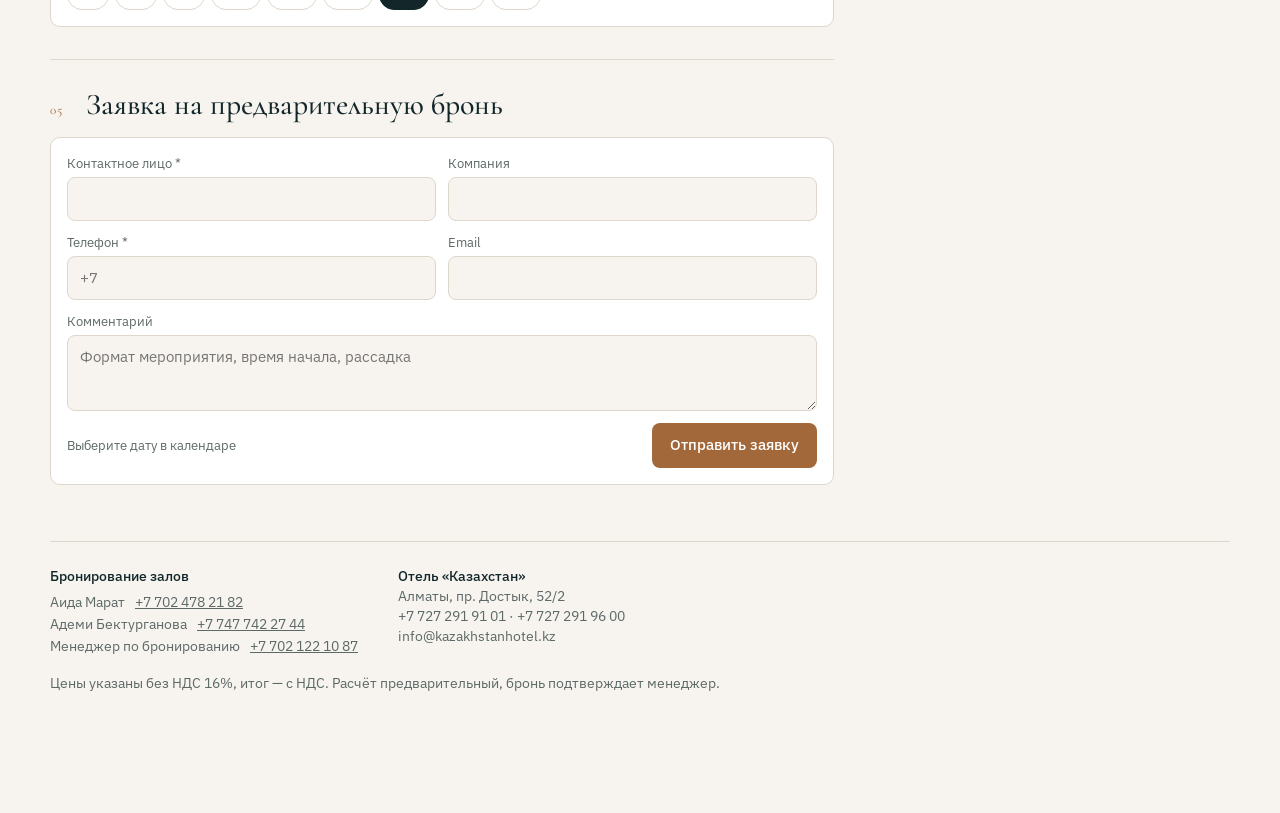
==== commit 2f4d1ce6: "Remove manager's full name from contacts Co-Authored-By: Claude Opus 5.5 <noreply@anthropic.com> Cla" ====
--- a/index.html
+++ b/index.html
@@ -358,7 +358,7 @@
       <ul class="mgrs">
         <li>Аида Марат <a class="num" href="tel:+77024782182">+7 702 478 21 82</a></li>
         <li>Адеми Бектурганова <a class="num" href="tel:+77477422744">+7 747 742 27 44</a></li>
-        <li>Арайлым Шингисова <a class="num" href="tel:+77021221087">+7 702 122 10 87</a></li>
+        <li>Менеджер по бронированию <a class="num" href="tel:+77021221087">+7 702 122 10 87</a></li>
       </ul>
     </div>
     <div><b>Отель «Казахстан»</b><br>Алматы, пр. Достык, 52/2<br><span class="num">+7 727 291 91 01 · +7 727 291 96 00</span><br>info@kazakhstanhotel.kz</div>
@@ -485,7 +485,7 @@
 const MANAGERS = [
   {name:"Аида Марат",          phone:"+7 702 478 21 82", wa:"77024782182"},
   {name:"Адеми Бектурганова",  phone:"+7 747 742 27 44", wa:"77477422744"},
-  {name:"Арайлым Шингисова",   phone:"+7 702 122 10 87", wa:"77021221087"}
+  {name:"Менеджер по бронированию", phone:"+7 702 122 10 87", wa:"77021221087"}
 ];
 
 const STATUS_LABEL = {free:"Свободно", hold:"Предварительная бронь", booked:"Занято"};
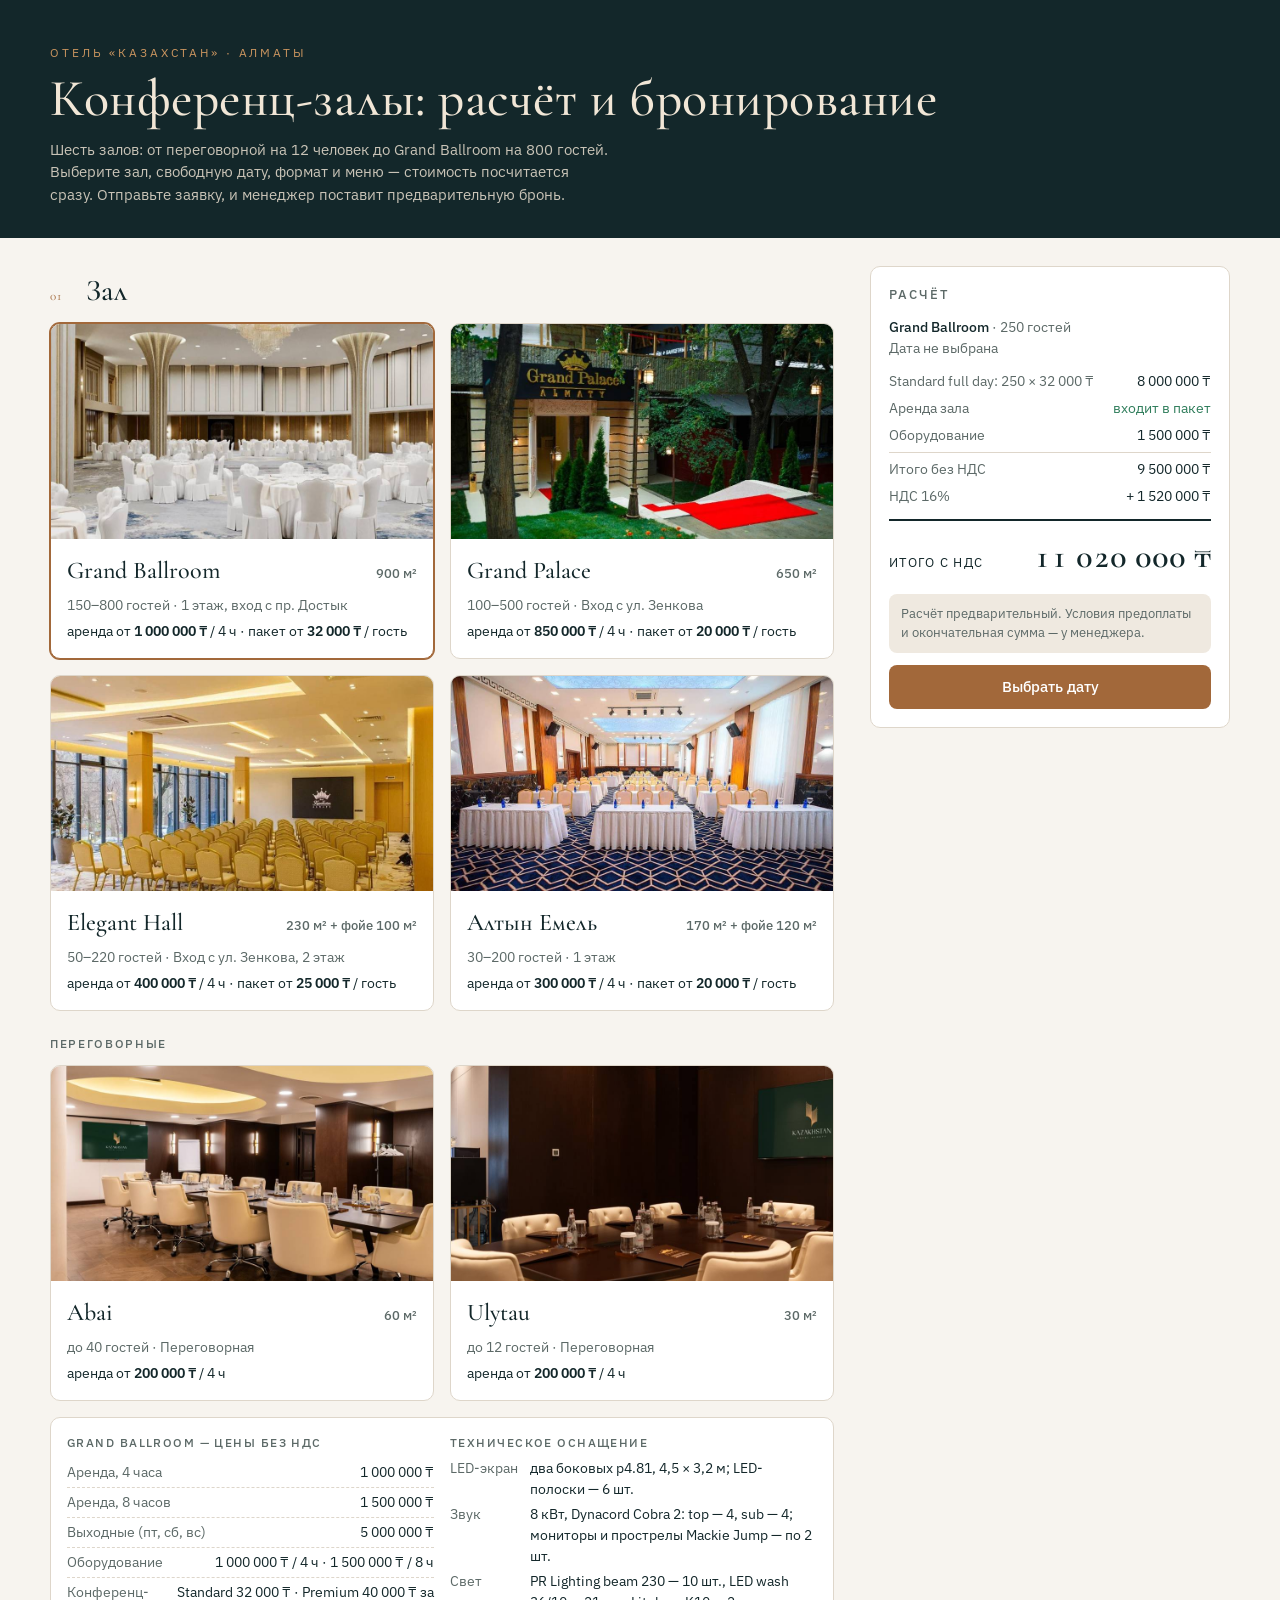
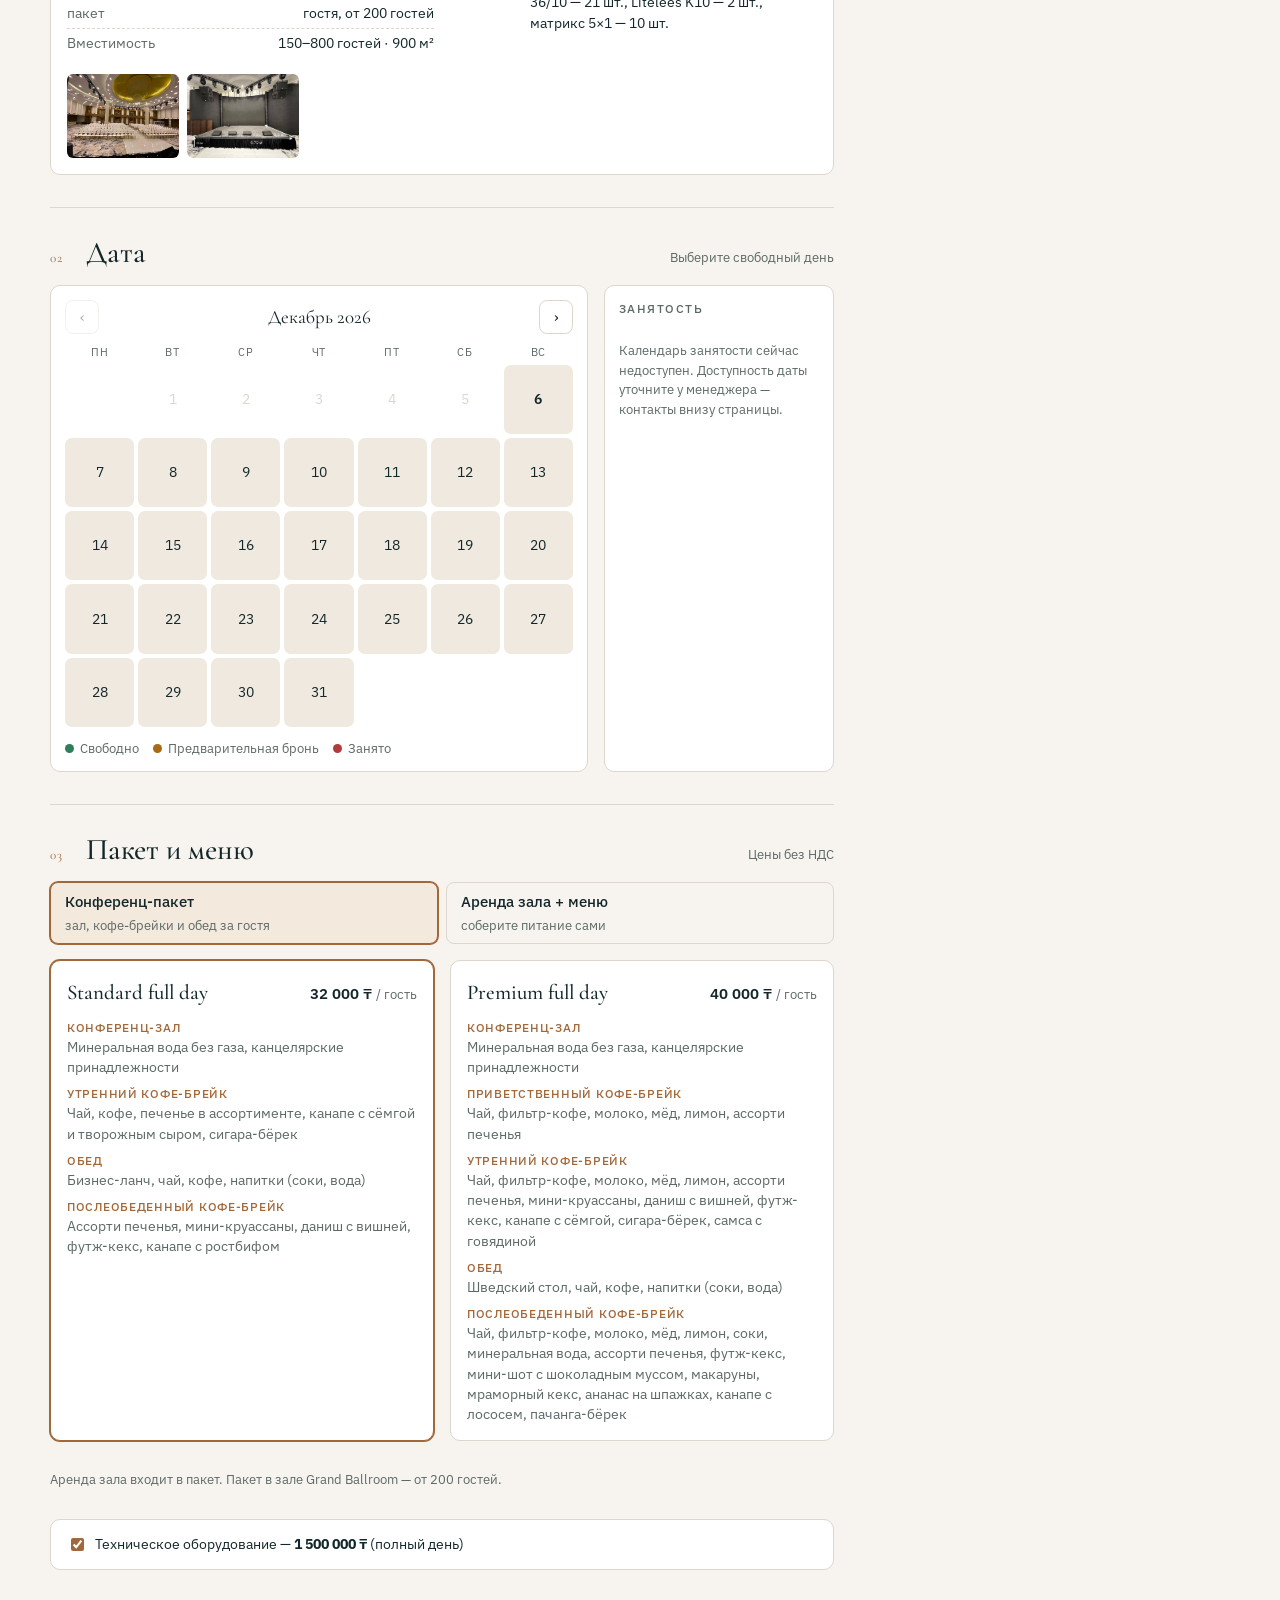
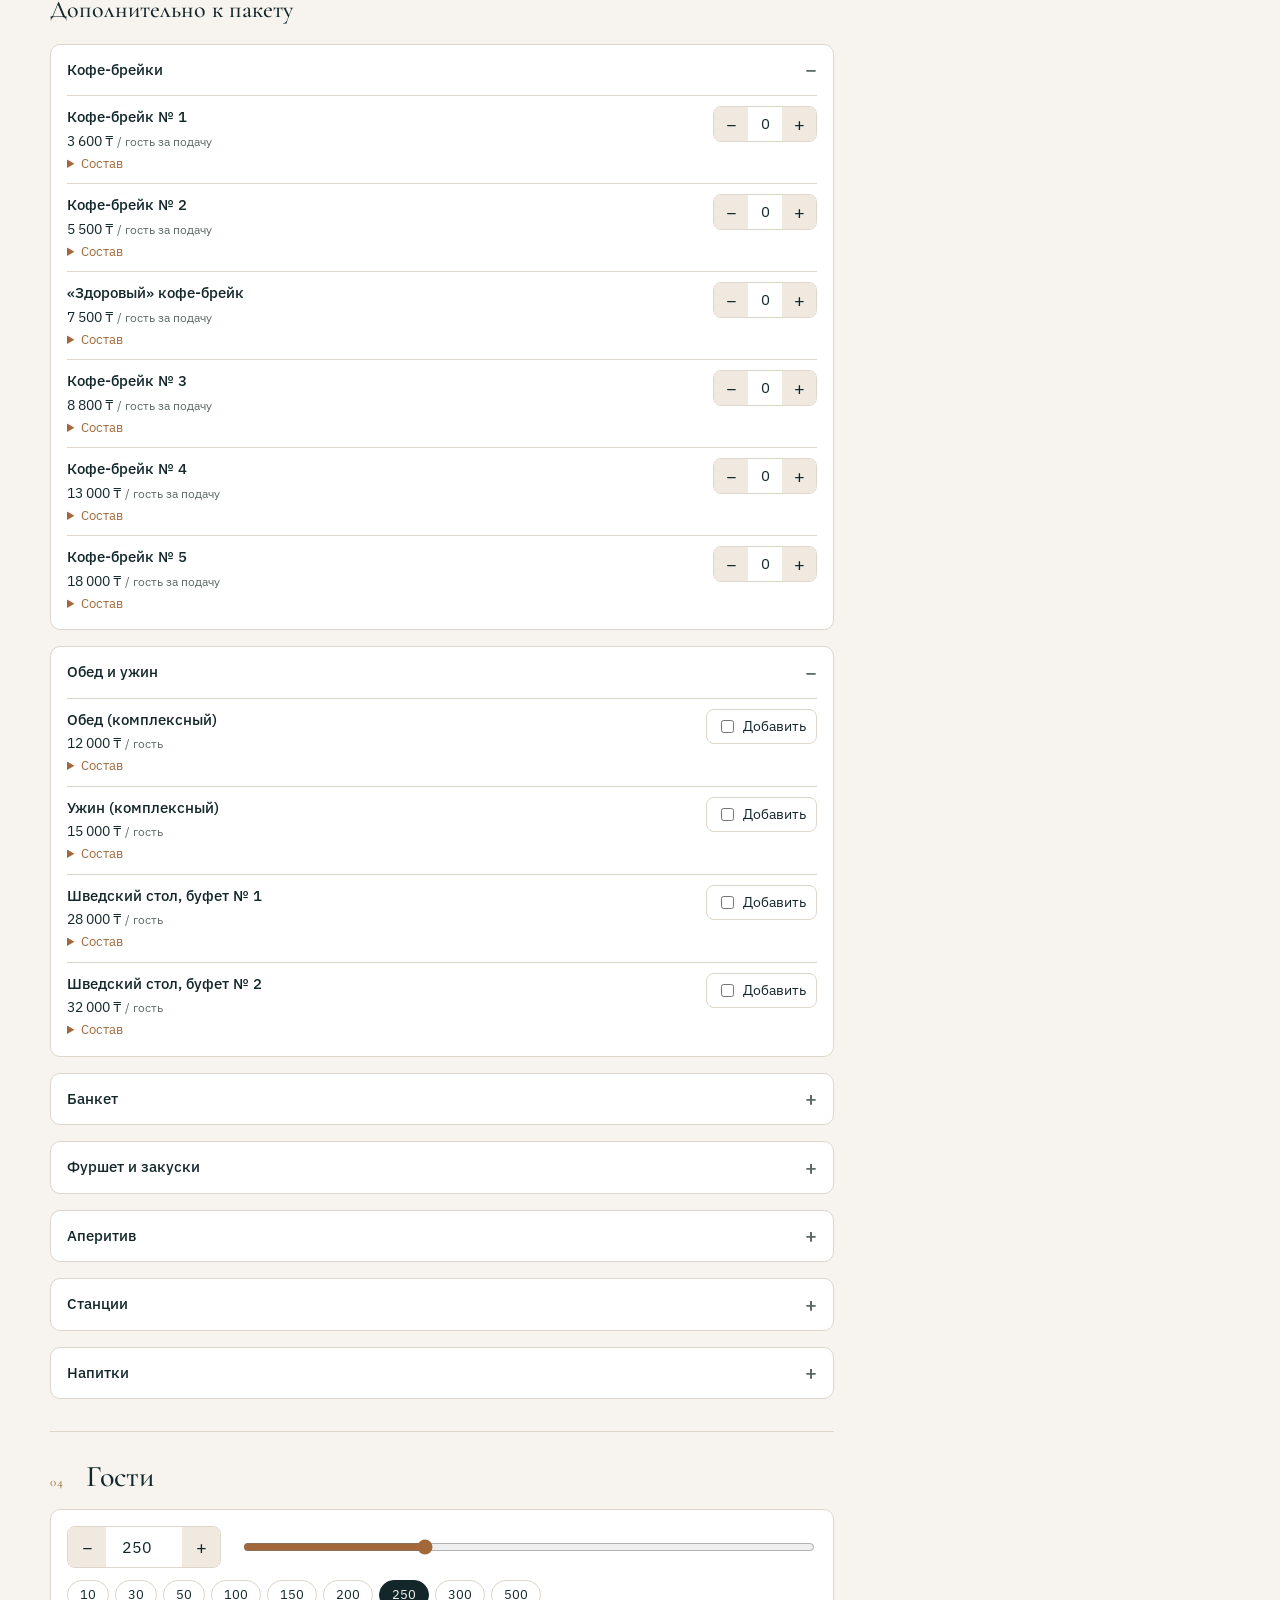
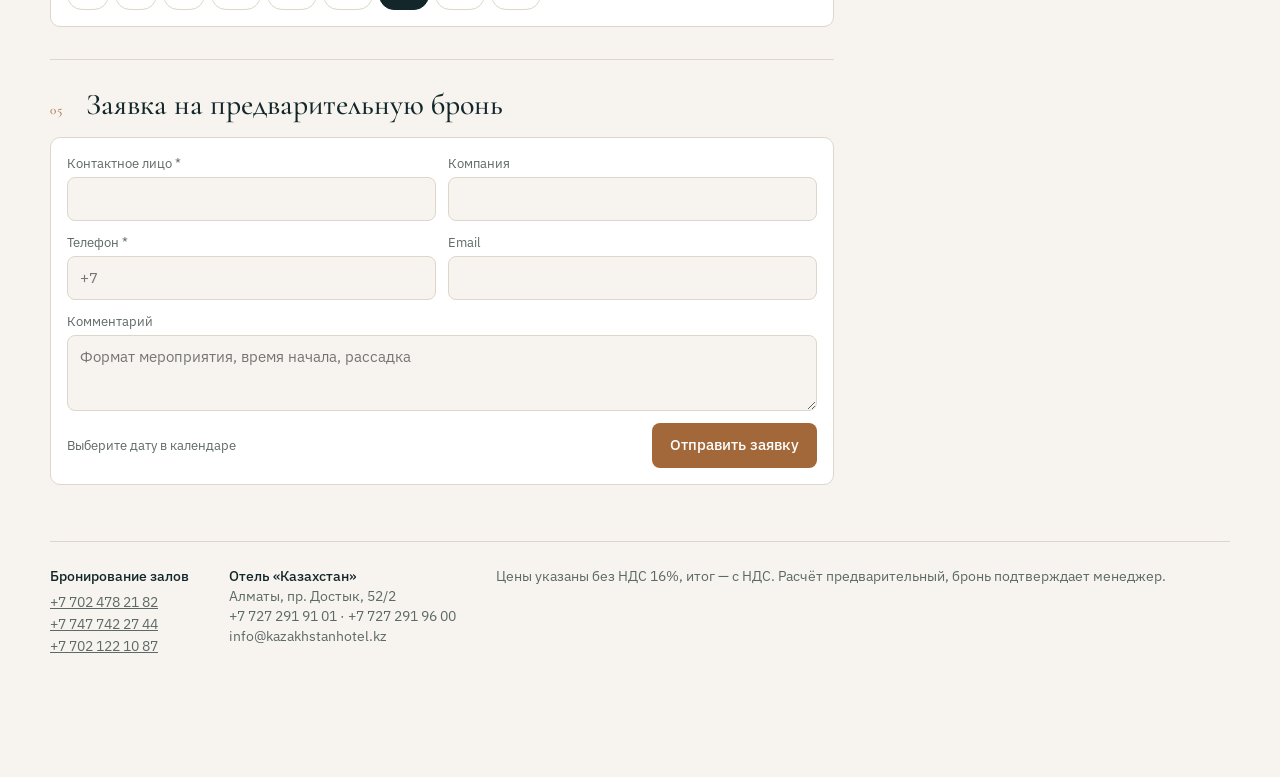
==== commit 3a87a4c0: "Show booking phone numbers without names Co-Authored-By: Claude Opus 5.5 <noreply@anthropic.com> Cla" ====
--- a/index.html
+++ b/index.html
@@ -356,9 +356,9 @@
   <footer>
     <div><b>Бронирование залов</b>
       <ul class="mgrs">
-        <li>Аида Марат <a class="num" href="tel:+77024782182">+7 702 478 21 82</a></li>
-        <li>Адеми Бектурганова <a class="num" href="tel:+77477422744">+7 747 742 27 44</a></li>
-        <li>Менеджер по бронированию <a class="num" href="tel:+77021221087">+7 702 122 10 87</a></li>
+        <li><a class="num" href="tel:+77024782182">+7 702 478 21 82</a></li>
+        <li><a class="num" href="tel:+77477422744">+7 747 742 27 44</a></li>
+        <li><a class="num" href="tel:+77021221087">+7 702 122 10 87</a></li>
       </ul>
     </div>
     <div><b>Отель «Казахстан»</b><br>Алматы, пр. Достык, 52/2<br><span class="num">+7 727 291 91 01 · +7 727 291 96 00</span><br>info@kazakhstanhotel.kz</div>
@@ -483,9 +483,9 @@
 
 /* Менеджеры по бронированию */
 const MANAGERS = [
-  {name:"Аида Марат",          phone:"+7 702 478 21 82", wa:"77024782182"},
-  {name:"Адеми Бектурганова",  phone:"+7 747 742 27 44", wa:"77477422744"},
-  {name:"Менеджер по бронированию", phone:"+7 702 122 10 87", wa:"77021221087"}
+  {phone:"+7 702 478 21 82", wa:"77024782182"},
+  {phone:"+7 747 742 27 44", wa:"77477422744"},
+  {phone:"+7 702 122 10 87", wa:"77021221087"}
 ];
 
 const STATUS_LABEL = {free:"Свободно", hold:"Предварительная бронь", booked:"Занято"};
@@ -862,7 +862,7 @@
 function showCopyFallback(r, lead){
   showMsg("ok", `${lead}<pre id="reqText">${esc(requestText(r))}</pre>
     <button class="btn sm" type="button" id="copyReq">Скопировать заявку</button>
-    <div class="wa">${MANAGERS.map(m => `<a class="btn sm ghost" href="https://wa.me/${m.wa}?text=${encodeURIComponent(requestText(r))}" target="_blank" rel="noopener">WhatsApp: ${esc(m.name)}</a>`).join("")}</div>`);
+    <div class="wa">${MANAGERS.map(m => `<a class="btn sm ghost" href="https://wa.me/${m.wa}?text=${encodeURIComponent(requestText(r))}" target="_blank" rel="noopener">WhatsApp ${esc(m.phone)}</a>`).join("")}</div>`);
   $("copyReq").onclick = async () => {
     try { await navigator.clipboard.writeText(requestText(r)); $("copyReq").textContent = "Скопировано"; }
     catch(e){ const sel = getSelection(), rg = document.createRange(); rg.selectNodeContents($("reqText")); sel.removeAllRanges(); sel.addRange(rg); $("copyReq").textContent = "Выделено — нажмите Копировать"; }
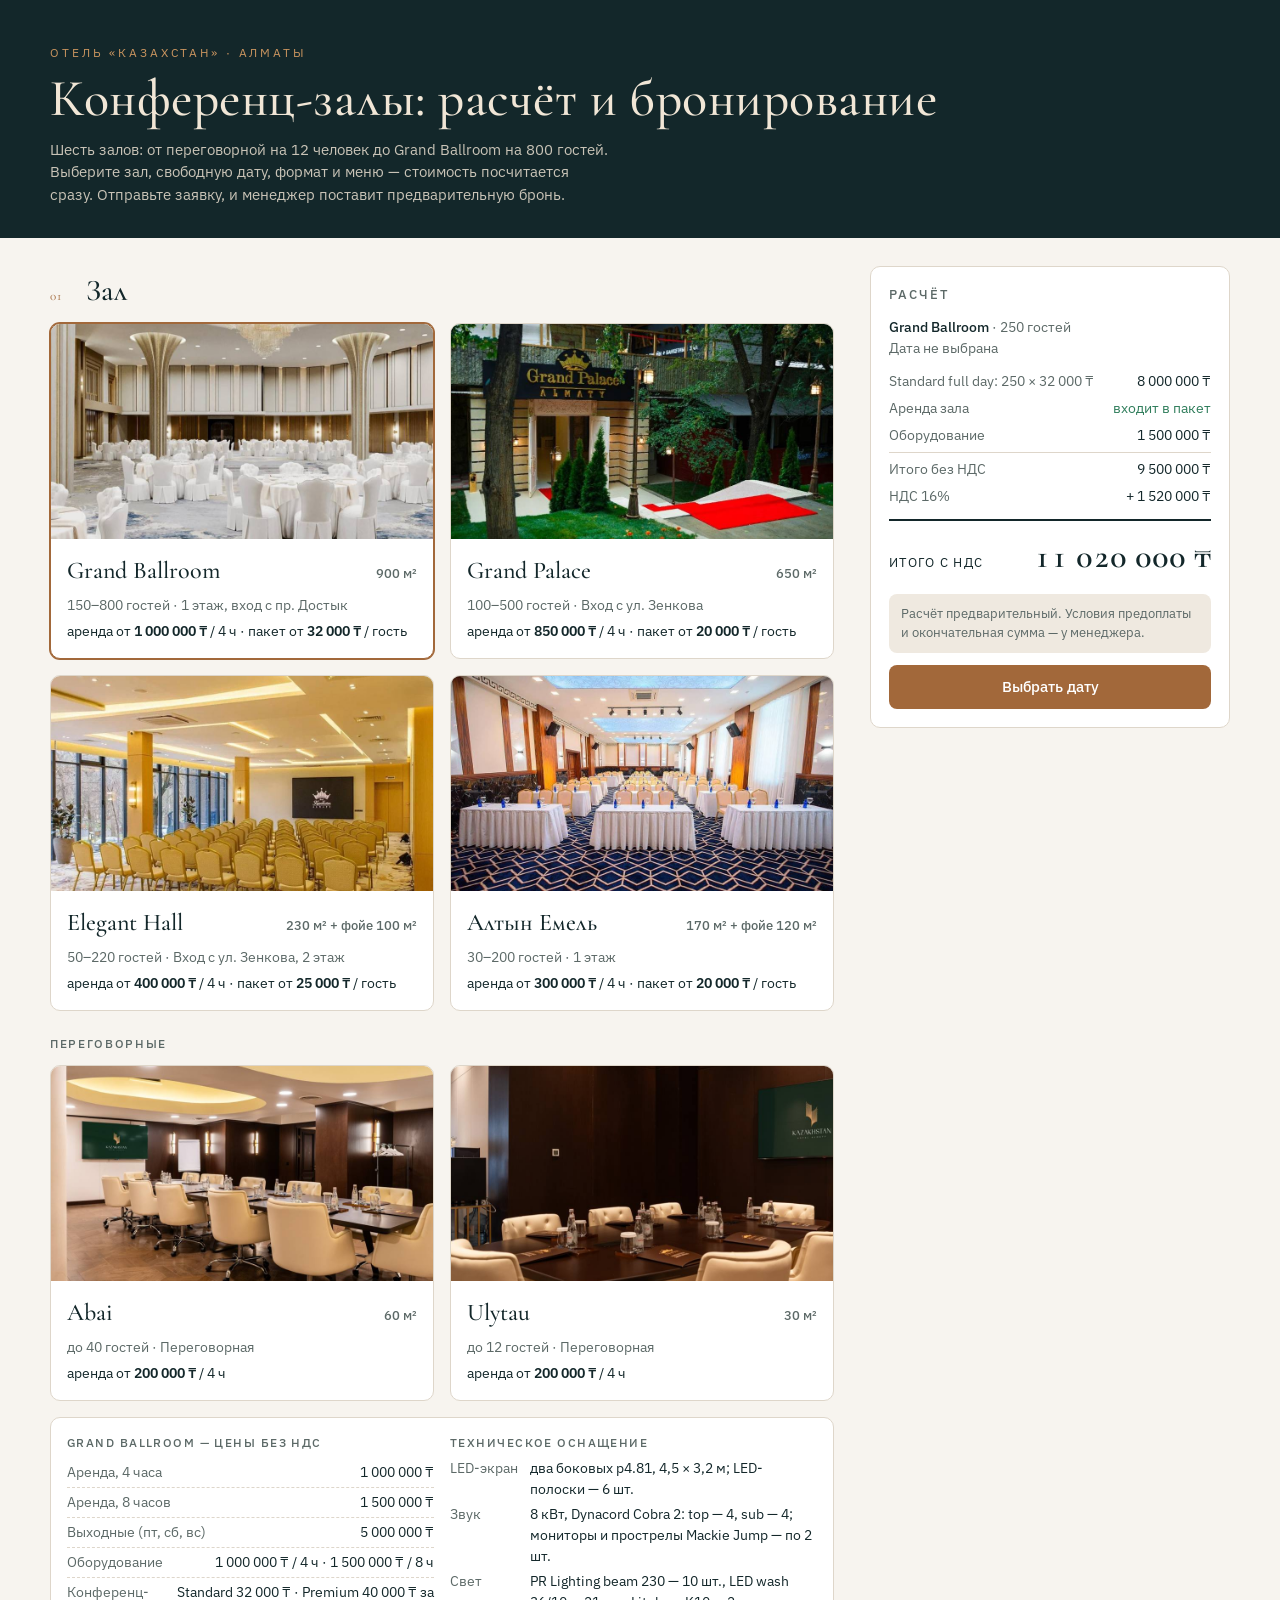
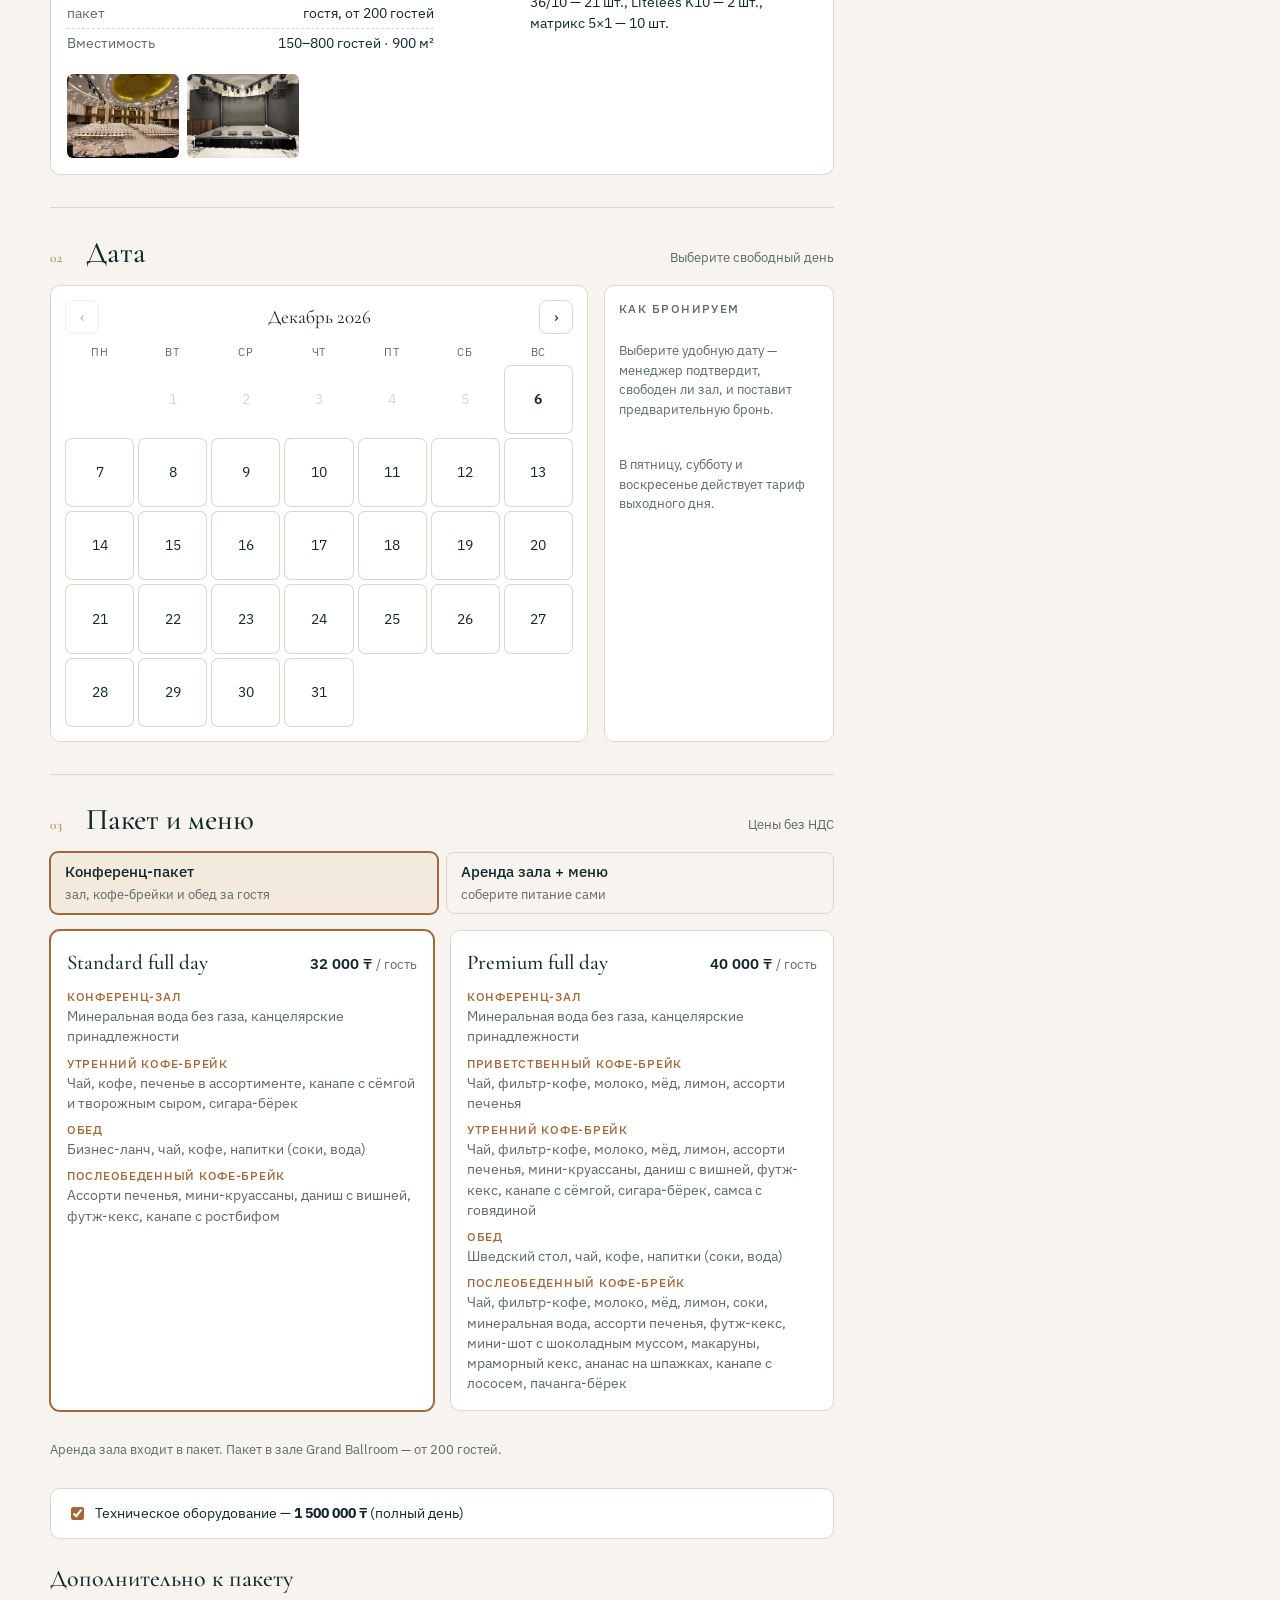
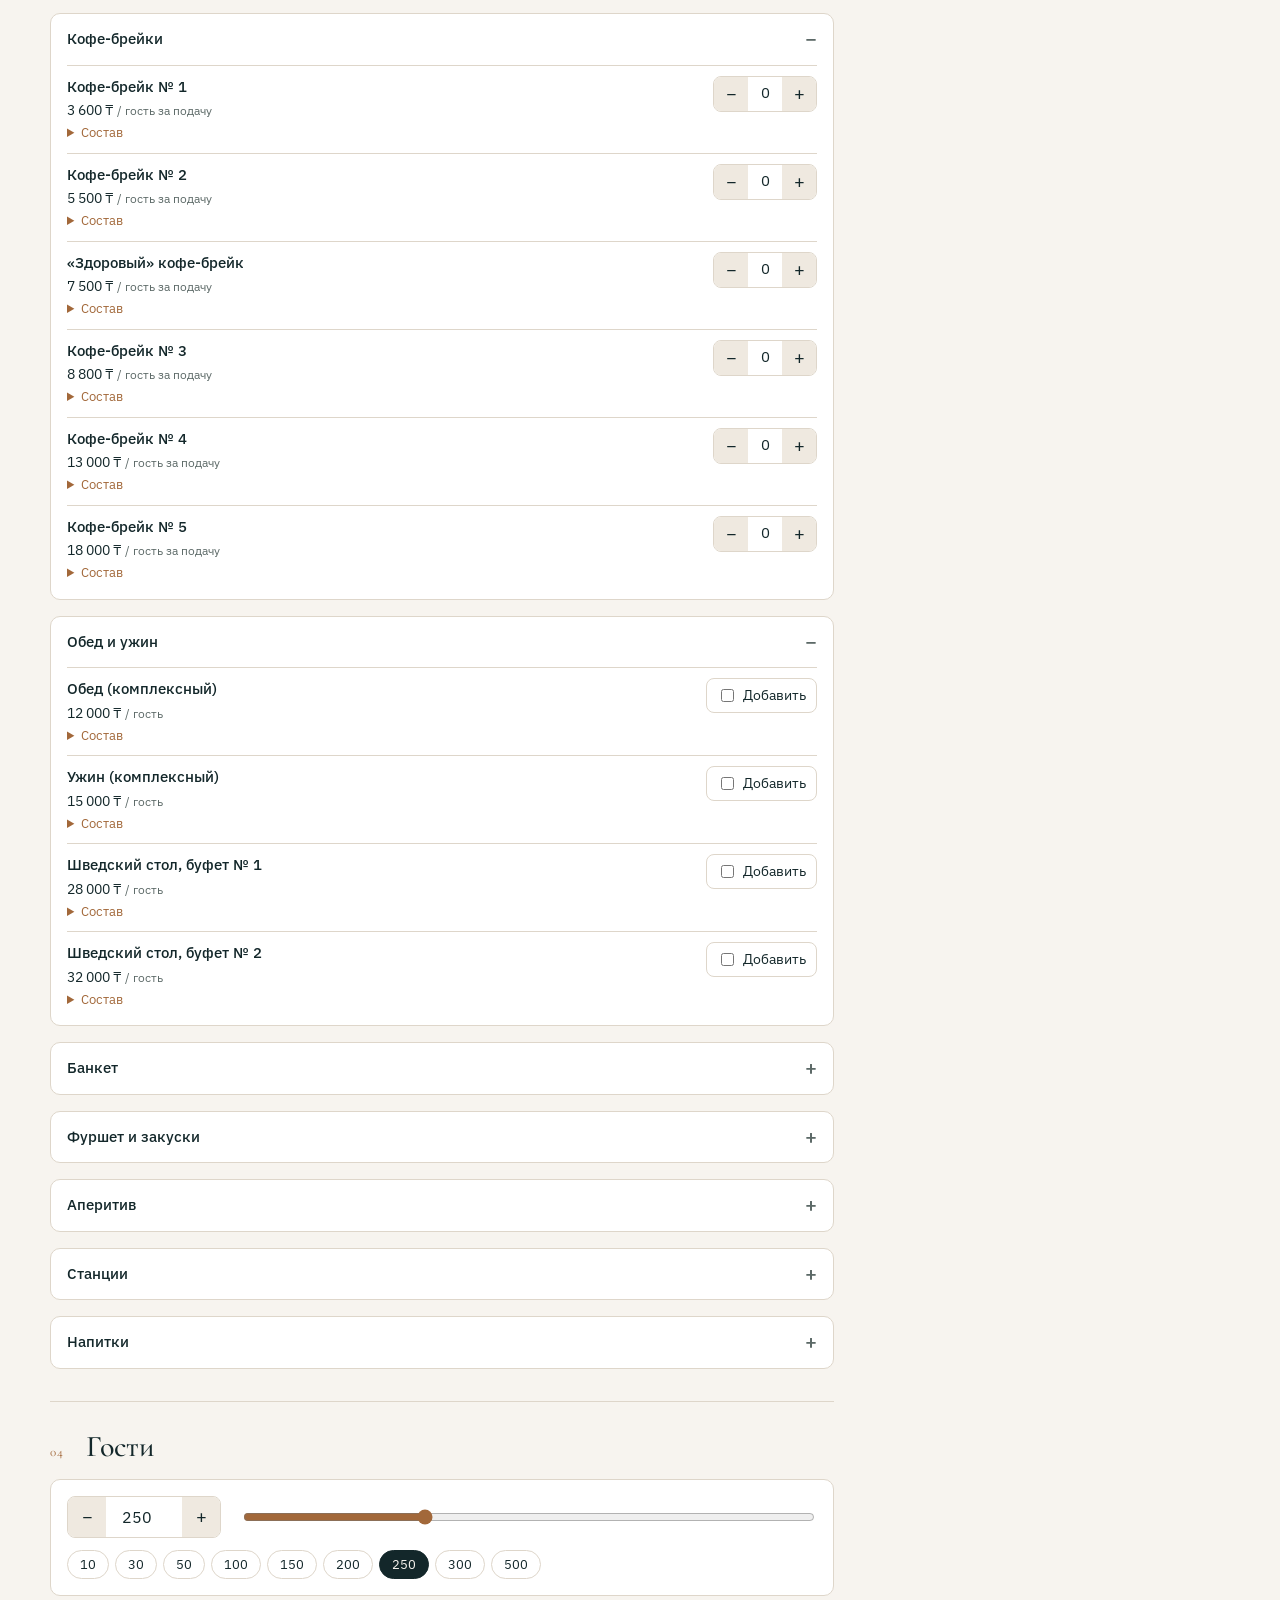
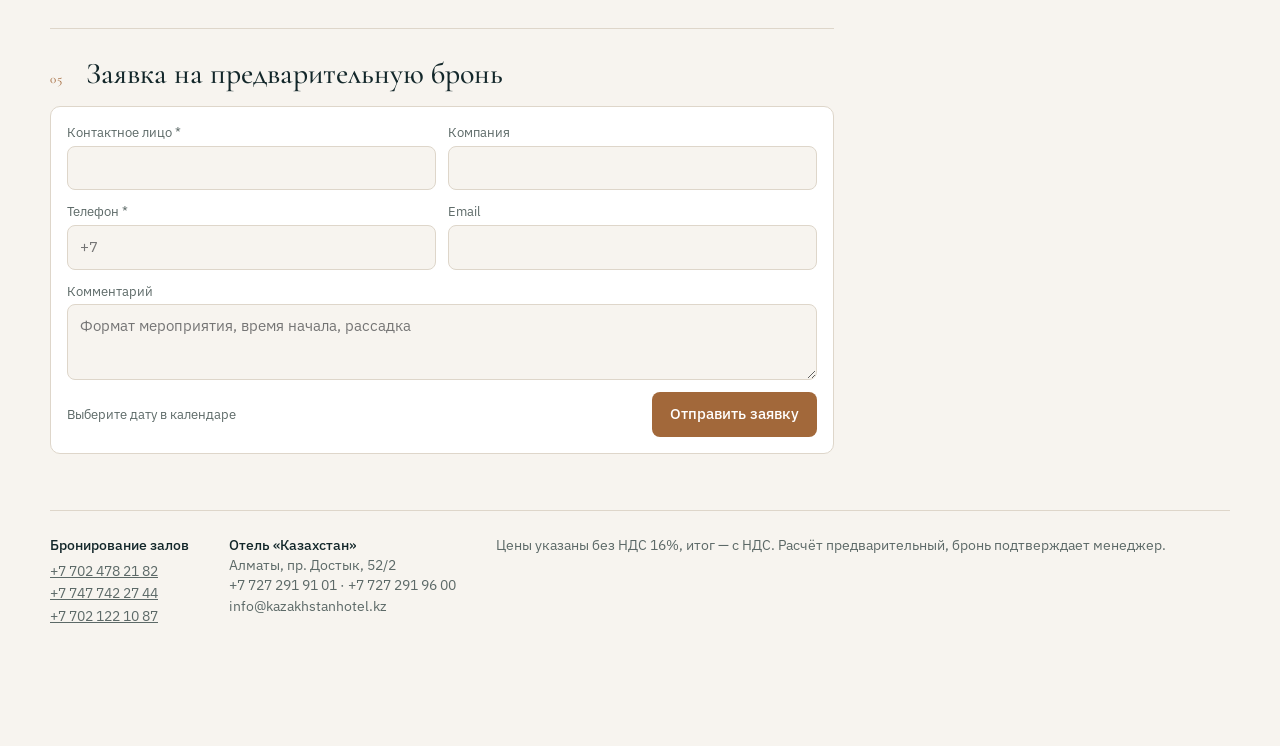
==== commit 9b670aaa: "Calendar: neutral dates and booking note instead of "unavailable" Co-Authored-By: Claude Opus 5.5 <n" ====
--- a/index.html
+++ b/index.html
@@ -96,7 +96,8 @@
 .day::after{content:"";position:absolute;bottom:5px;width:5px;height:5px;border-radius:50%;background:var(--free)}
 .day.hold{background:var(--hold-soft)}.day.hold::after{background:var(--hold)}
 .day.booked{background:var(--busy-soft);color:var(--muted);text-decoration:line-through}.day.booked::after{background:var(--busy)}
-.day.unknown{background:var(--sunk)}.day.unknown::after{display:none}
+.day.unknown{background:var(--surface);box-shadow:inset 0 0 0 1px var(--line)}.day.unknown::after{display:none}
+.day.unknown:hover{box-shadow:inset 0 0 0 1px var(--accent)}
 .day.past,.day.blank{background:transparent;color:var(--line);cursor:default;text-decoration:none}
 .day.past::after,.day.blank::after{display:none}
 .day.sel{outline:2px solid var(--accent);outline-offset:1px;font-weight:600}
@@ -301,7 +302,7 @@
             </div>
             <div class="grid7" id="dows"></div>
             <div class="grid7" id="days"></div>
-            <div class="legend">
+            <div class="legend" id="legend">
               <span><i style="background:var(--free)"></i>Свободно</span>
               <span><i style="background:var(--hold)"></i>Предварительная бронь</span>
               <span><i style="background:var(--busy)"></i>Занято</span>
@@ -622,6 +623,7 @@
 const maxView = new Date(today.getFullYear(), today.getMonth()+18, 1);
 
 function renderCal(){
+  $("legend").hidden = S.calState === "off";
   const y = S.viewY, m = S.viewM;
   $("mTitle").textContent = MONTHS[m]+" "+y;
   $("prevM").disabled = (y===today.getFullYear() && m===today.getMonth());
@@ -658,7 +660,7 @@
   for (let i=0; i<365 && next.length<5; i++){ const ds=iso(c); if (statusOf(ds,S.hall)==="free") next.push(ds); c.setDate(c.getDate()+1); }
   const pct = v => total ? (v/total*100).toFixed(1)+"%" : "0%";
   if (S.calState === "off"){
-    $("forecast").innerHTML = `<h4>Занятость</h4><p class="note">Календарь занятости сейчас недоступен. Доступность даты уточните у менеджера — контакты внизу страницы.</p>`;
+    $("forecast").innerHTML = `<h4>Как бронируем</h4><p class="note">Выберите удобную дату — менеджер подтвердит, свободен ли зал, и поставит предварительную бронь.</p><p class="note">В пятницу, субботу и воскресенье действует тариф выходного дня.</p>`;
     return;
   }
   $("forecast").innerHTML = `
@@ -920,7 +922,7 @@
     });
     S.cal = cal; S.calState = "ok"; $("calNote").hidden = true;
   } catch(e){
-    S.calState = "off"; $("calNote").textContent = "Календарь сейчас недоступен. Доступность даты уточните у менеджера."; $("calNote").className="note warn"; $("calNote").hidden=false;
+    S.calState = "off";
   }
   clearTimeout(timer);
   if (S.date && statusOf(S.date,S.hall) !== "free" && statusOf(S.date,S.hall) !== "unknown") S.date = null;
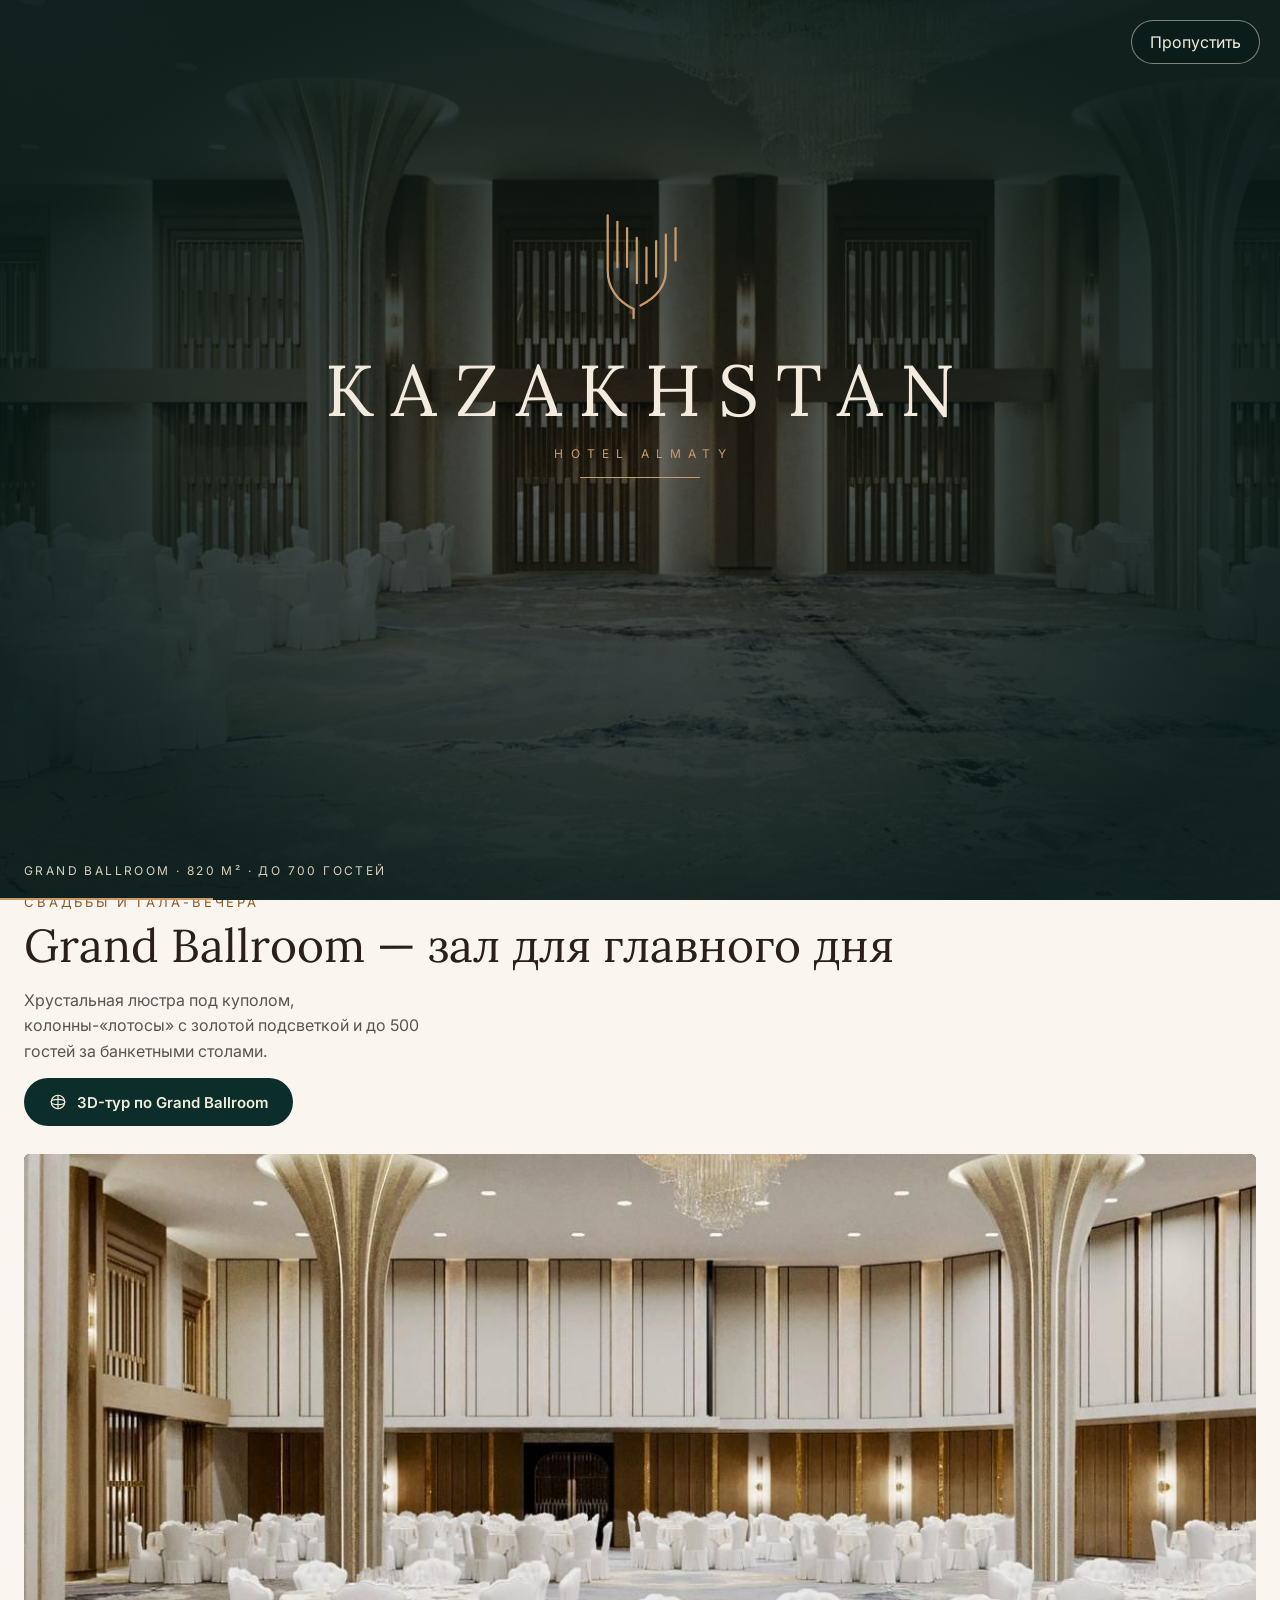
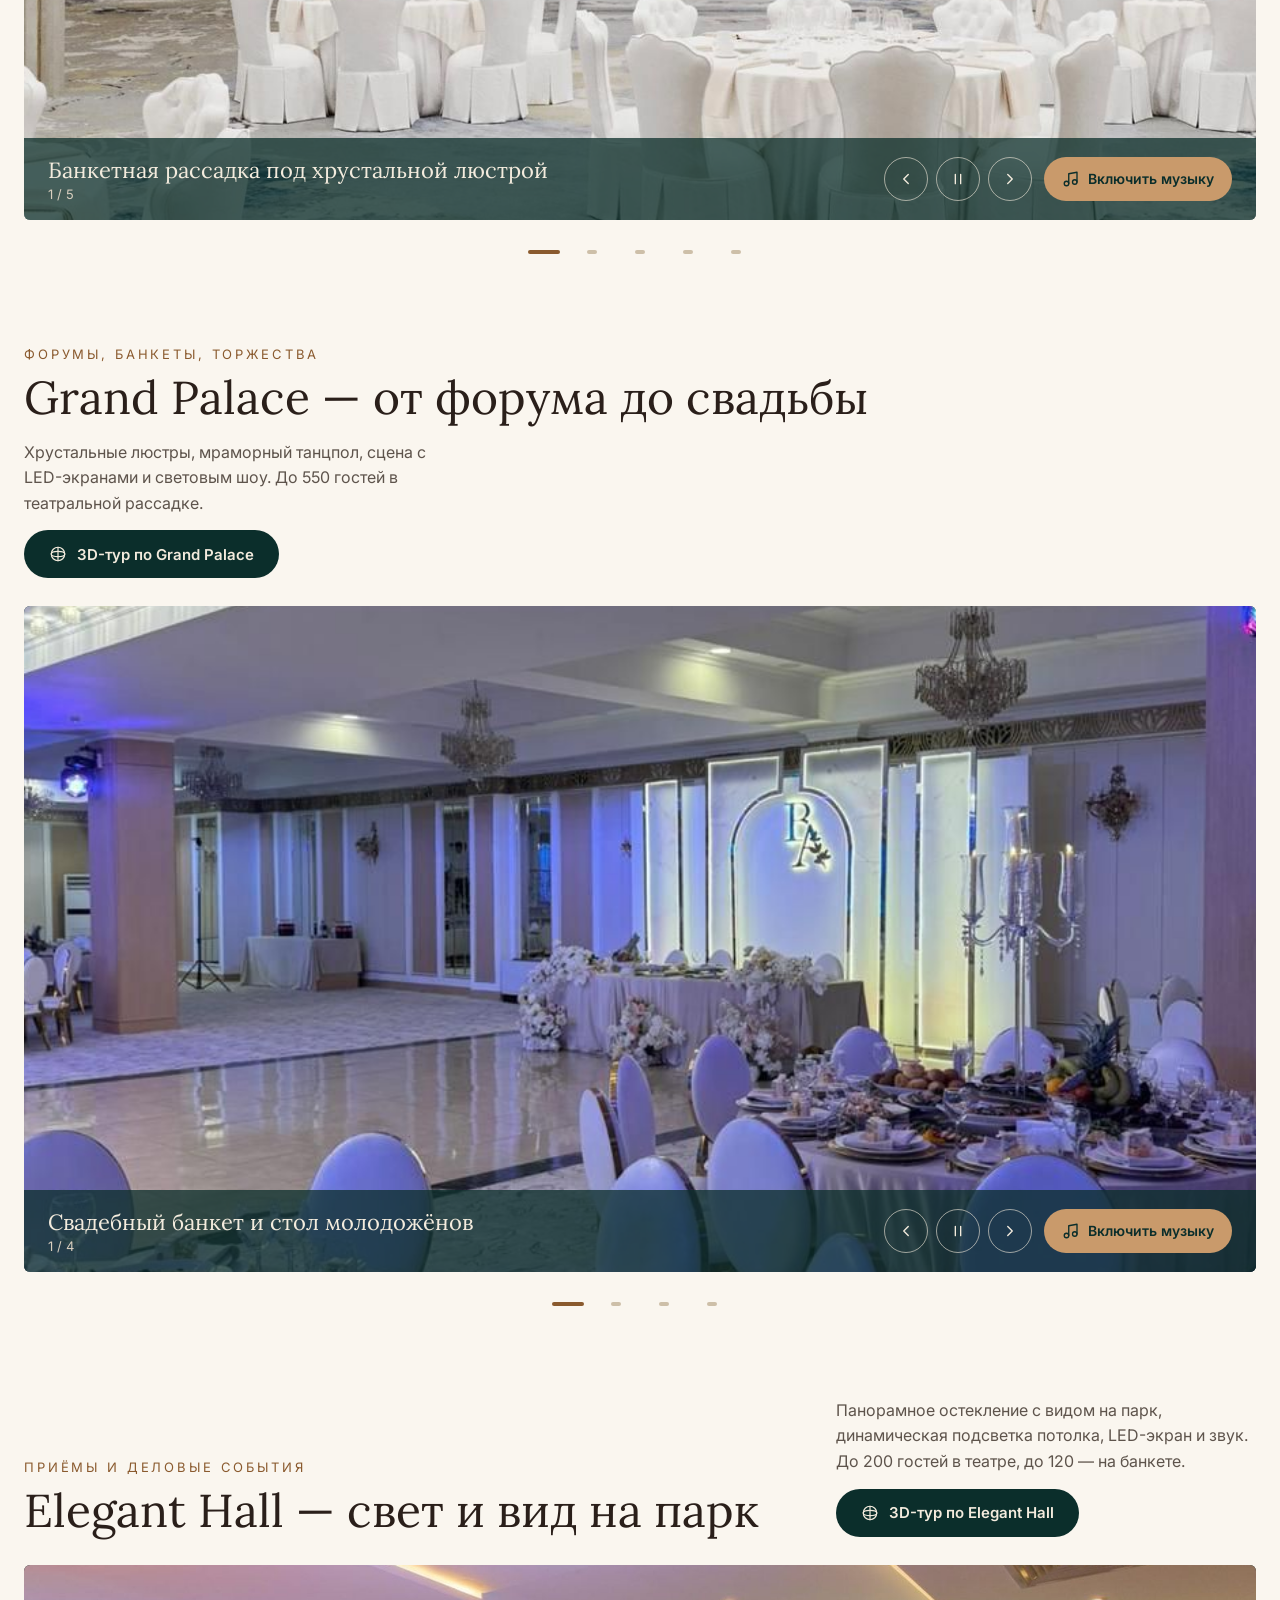
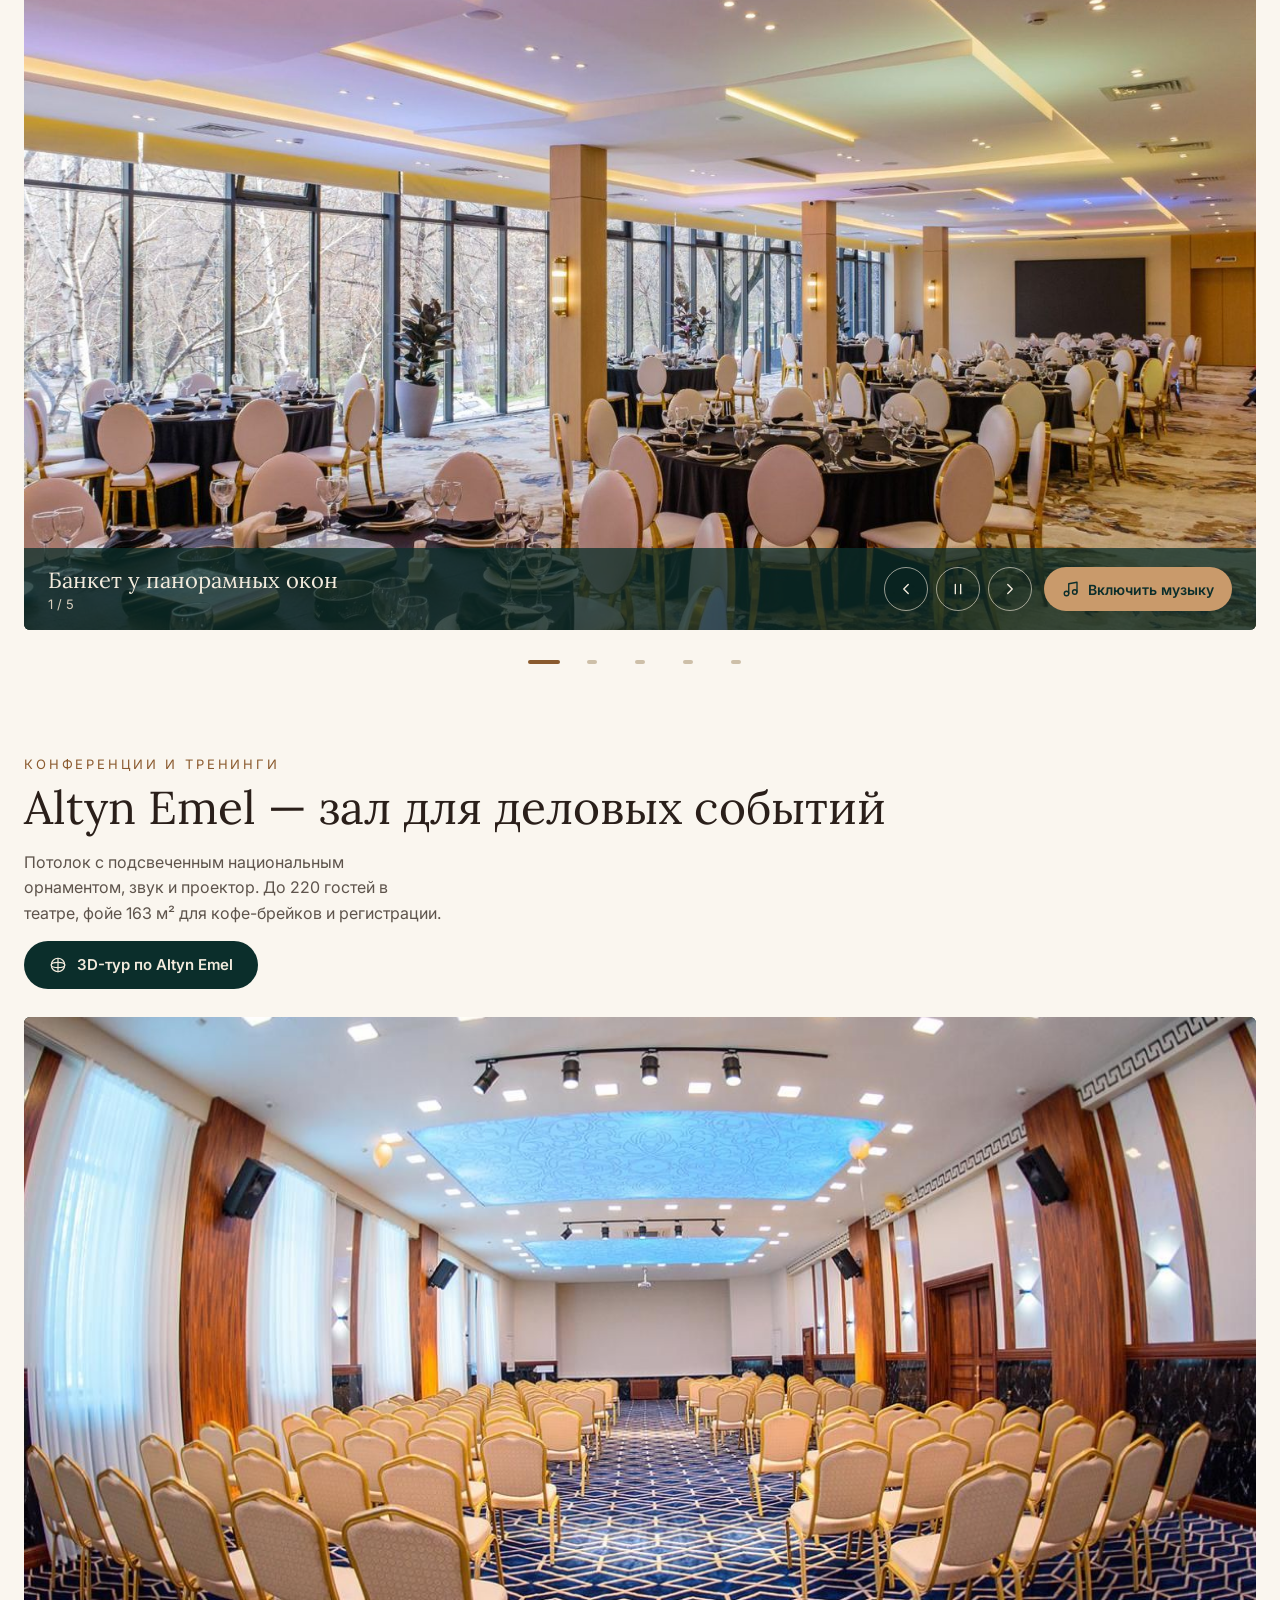
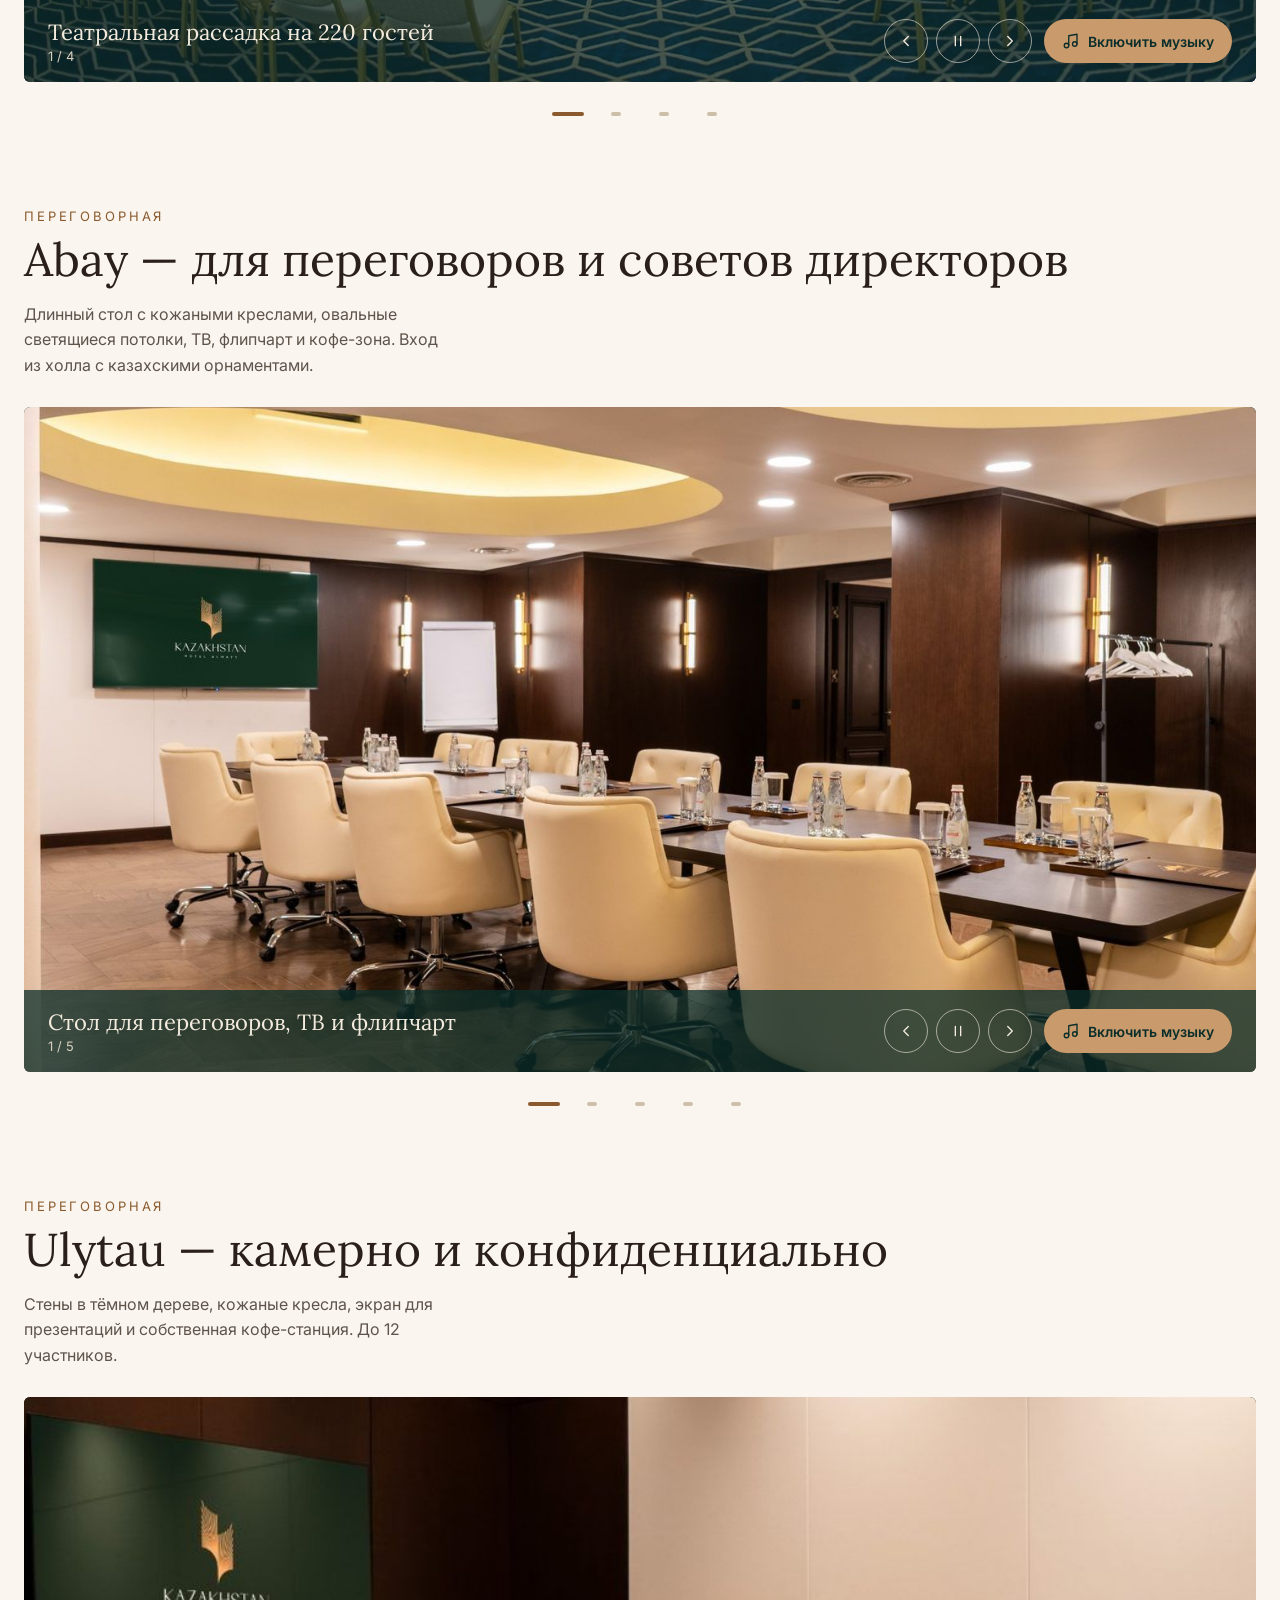
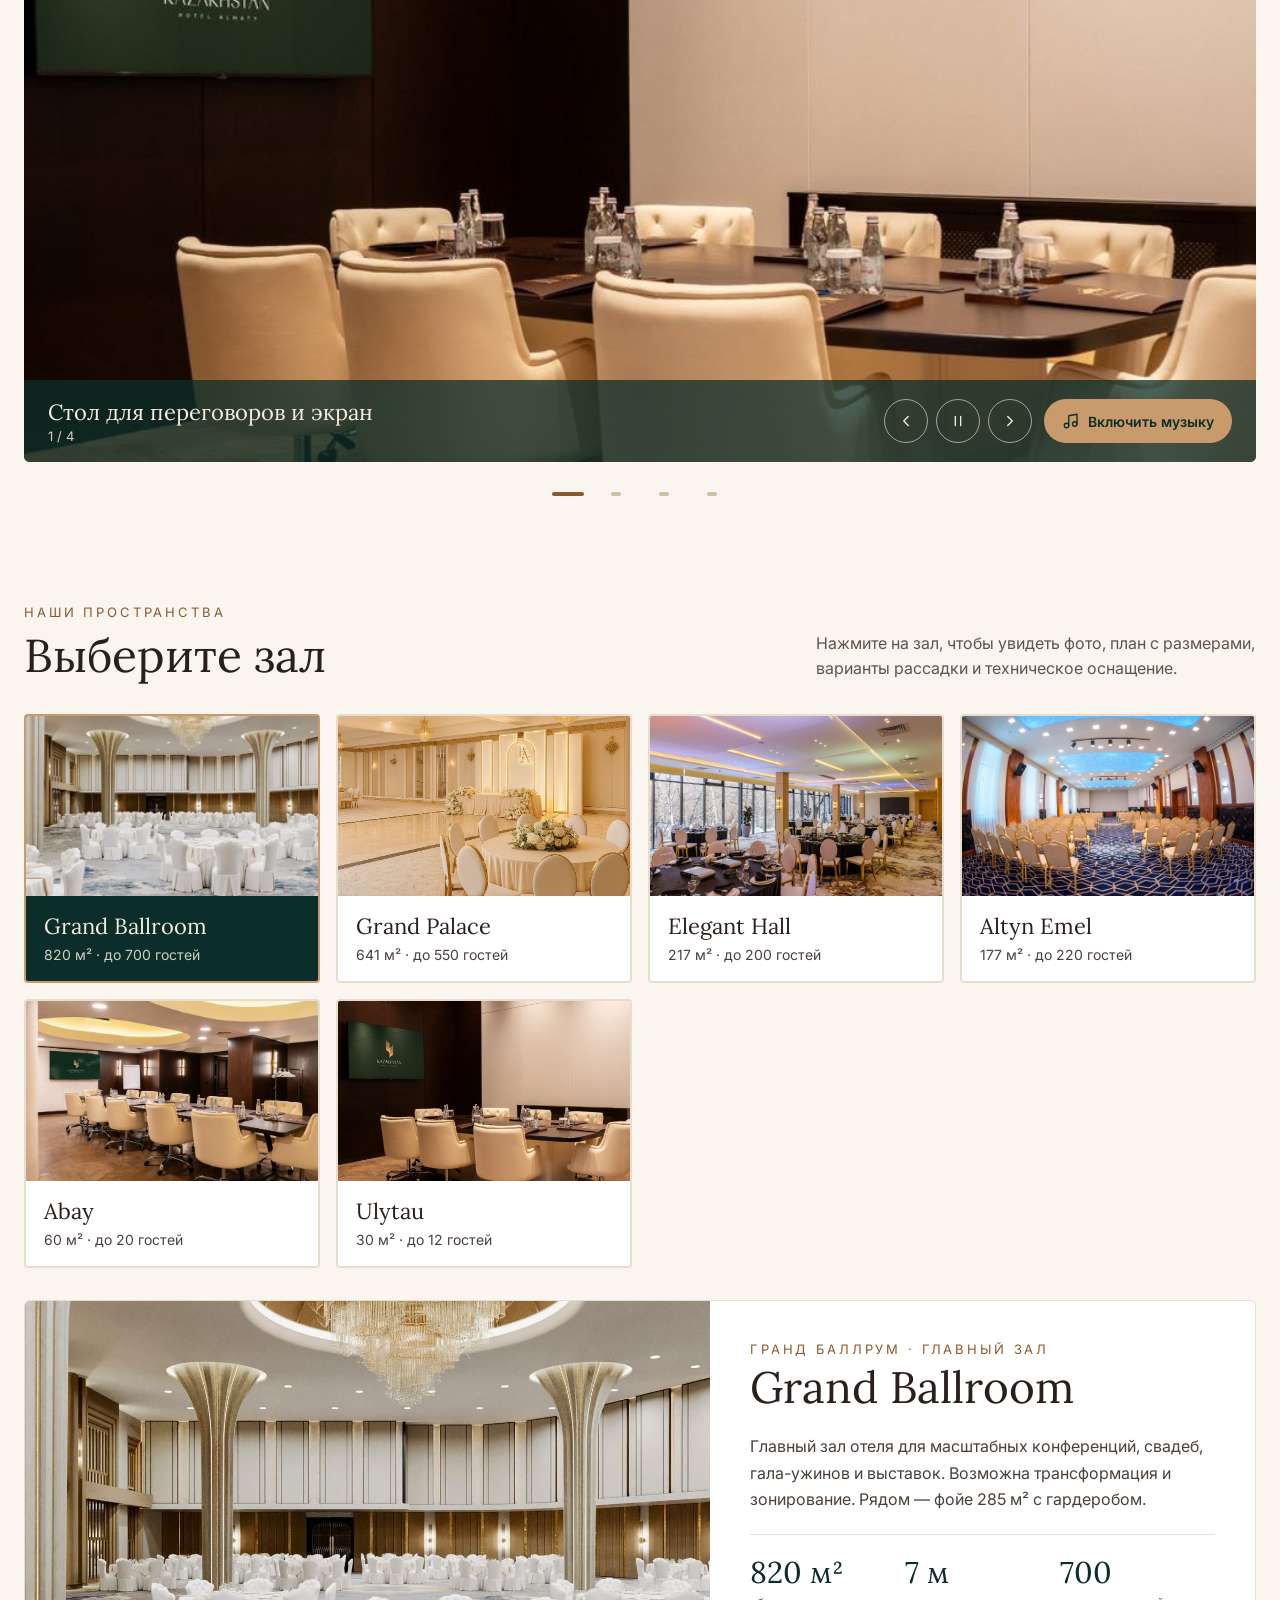
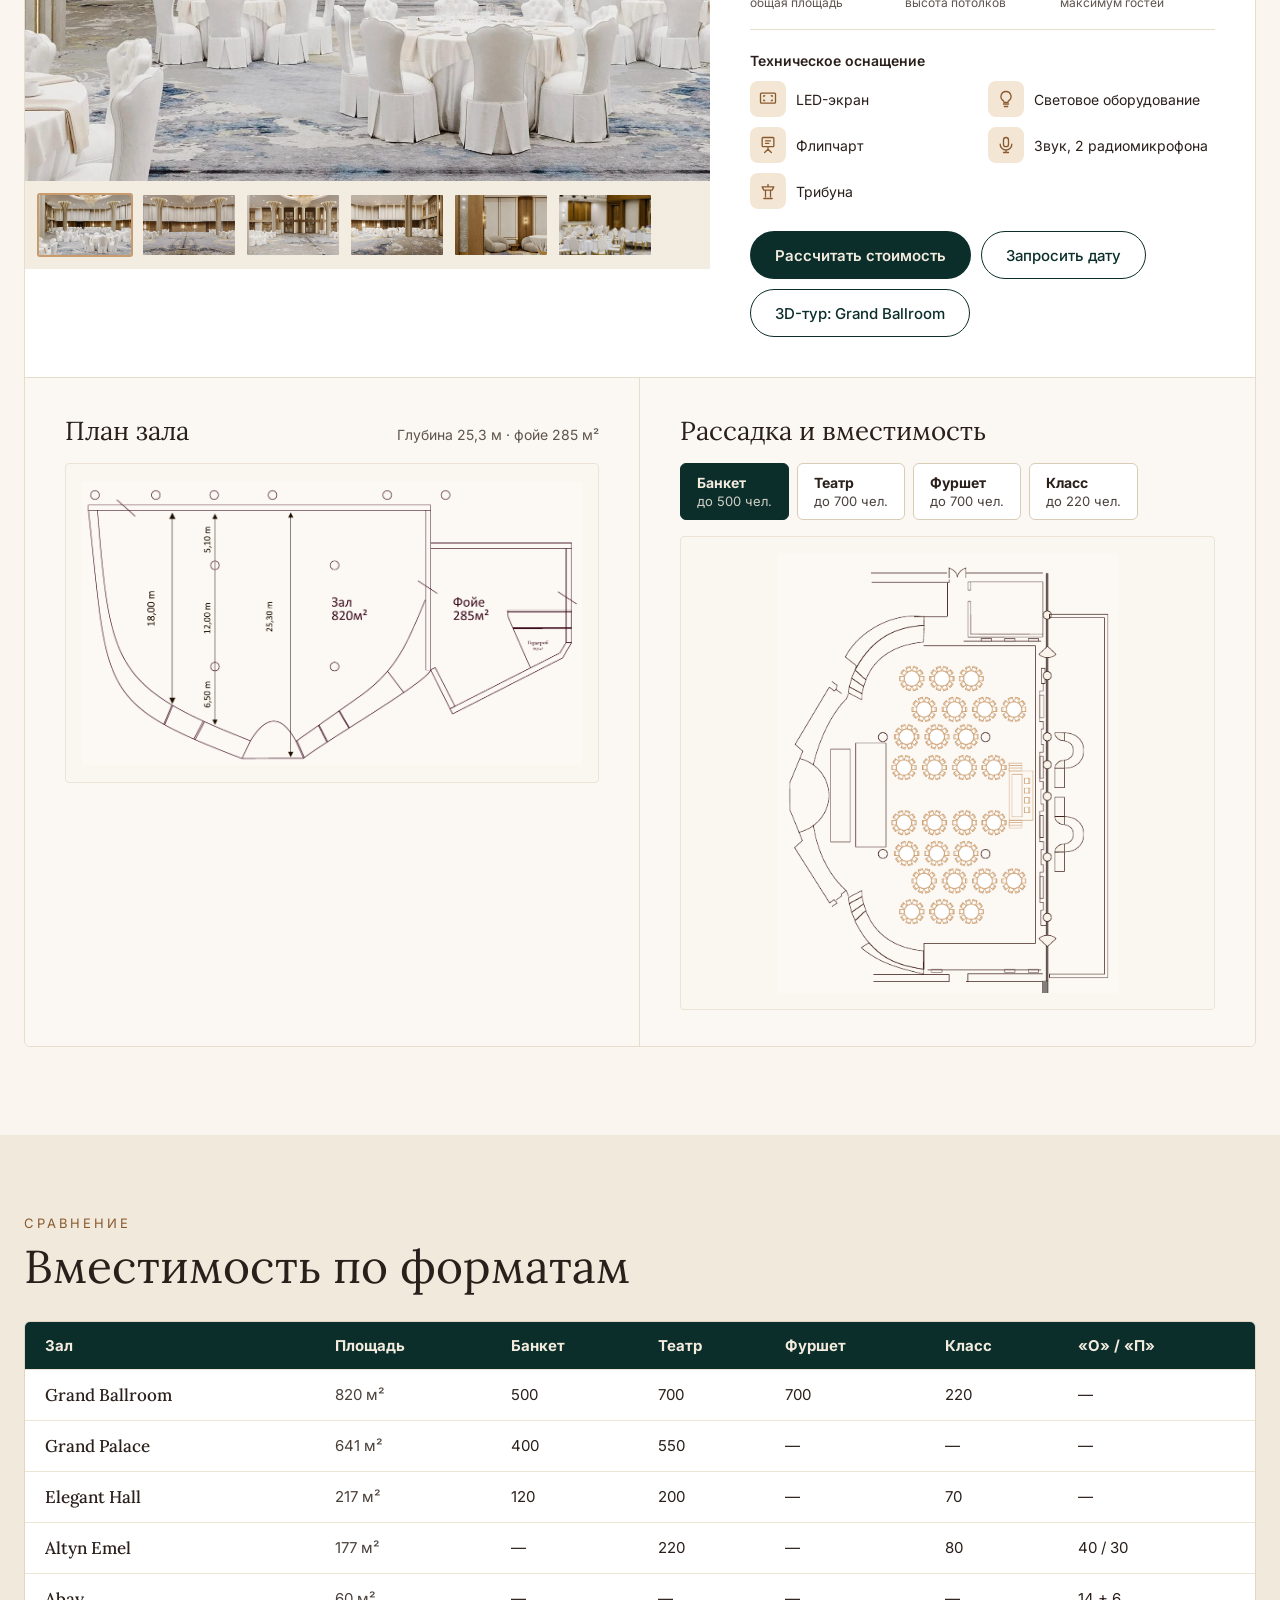
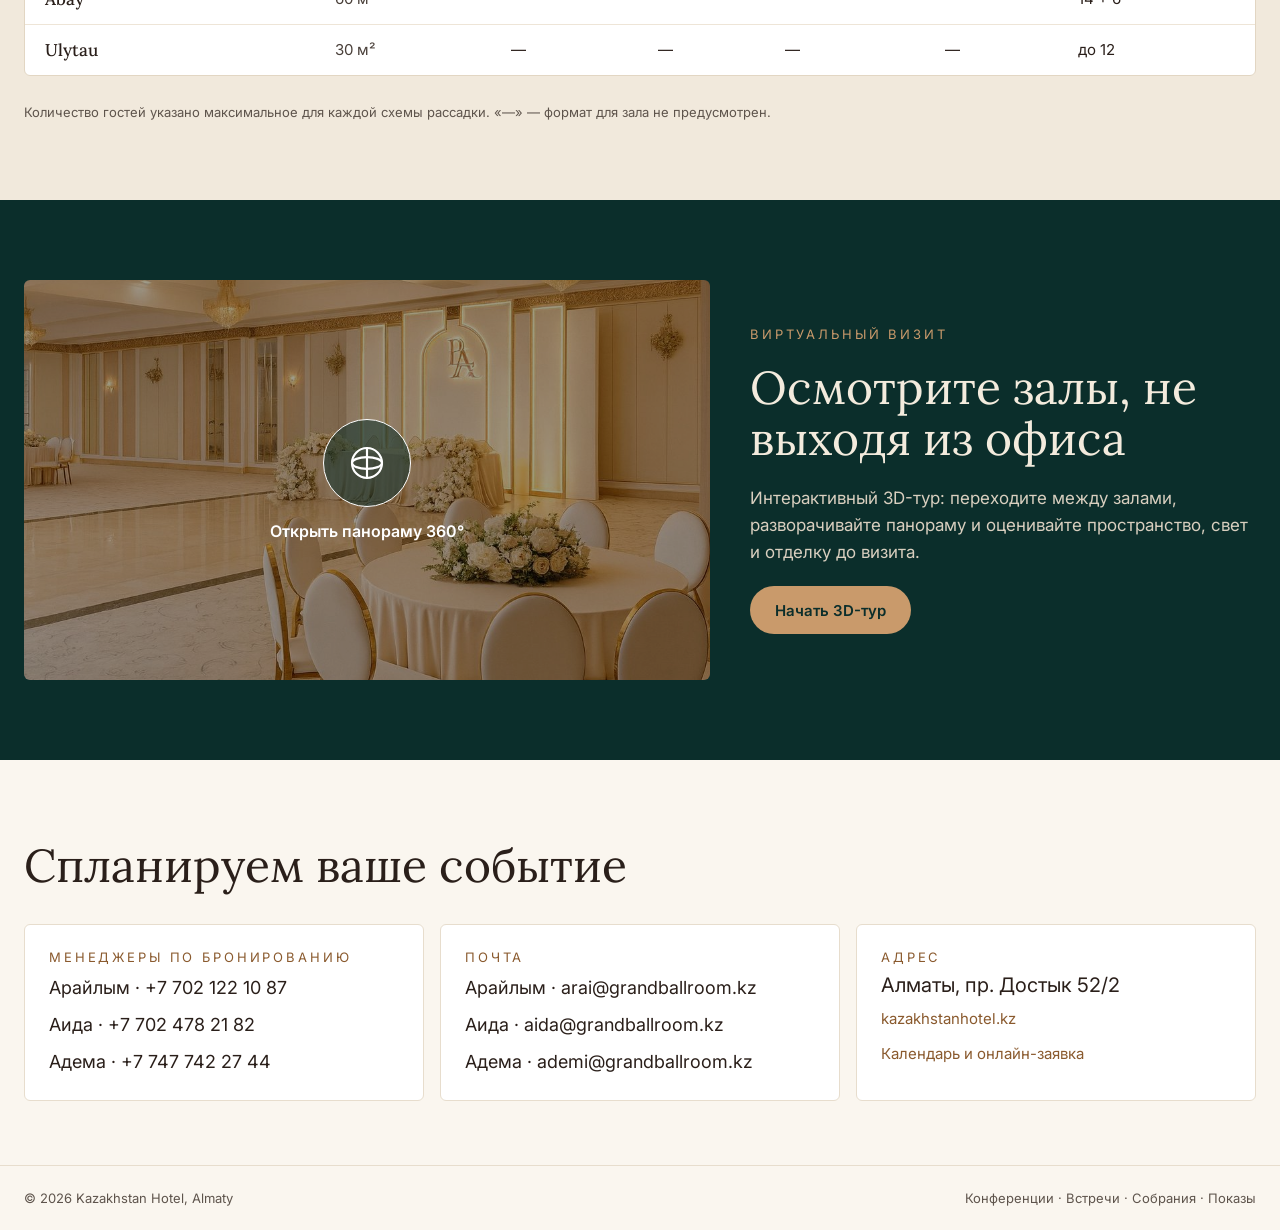
==== commit 660fb563: "New hall showcase site: slideshows, plans, 3D tour, price calculator - index.html: intro animation, " ====
--- a/index.html
+++ b/index.html
@@ -2,935 +2,162 @@
 <html lang="ru">
 <head>
 <meta charset="utf-8">
-<meta name="viewport" content="width=device-width,initial-scale=1,viewport-fit=cover">
-<title>Конференц-залы отеля «Казахстан» — расчёт и бронирование</title>
-<meta name="description" content="Конференц-залы отеля «Казахстан» в Алматы: цены, меню, свободные даты и предварительное бронирование.">
+<meta name="viewport" content="width=device-width, initial-scale=1">
+<title>Залы Kazakhstan Hotel — конференции, банкеты, свадьбы в Алматы</title>
+<meta name="description" content="Конференц-залы и банкетные залы отеля Kazakhstan в Алматы: Grand Ballroom, Grand Palace, Elegant Hall, Altyn Emel, переговорные Abay и Ulytau. Фото, планы, рассадка, 3D-тур и расчёт стоимости.">
+<meta property="og:title" content="Залы Kazakhstan Hotel, Алматы">
+<meta property="og:description" content="Конференции, банкеты, свадьбы и переговоры. Фото, планы залов, 3D-тур и калькулятор стоимости.">
+<meta property="og:image" content="assets/img/gb-1.jpg">
+<meta name="theme-color" content="#0B2E2B">
 <link rel="preconnect" href="https://fonts.googleapis.com">
-<link rel="stylesheet" href="https://fonts.googleapis.com/css2?family=Cormorant+Garamond:wght@500;600&family=IBM+Plex+Sans:wght@400;500;600&display=swap">
-<style>
-html{color-scheme:light;padding:env(safe-area-inset-top,0px) 0 env(safe-area-inset-bottom,0px)}body{margin:0}img{max-width:100%}[hidden]{display:none!important}
-/* Layout: two columns — steps on the left (hall → date → package → guests → request), a sticky live estimate on the right; one column on phones with a bottom total bar. */
-:root{
-  --bg:#F7F4EF; --surface:#FFFFFF; --sunk:#EFE9E0; --ink:#13272A; --muted:#5C6967; --line:#DED6CA;
-  --accent:#A2683A; --accent-ink:#FFFFFF; --accent-soft:#F4E9DD;
-  --brand:#13272A; --on-brand:#F1E6D6; --brand-accent:#C9945F;
-  --free:#2F7D5B; --free-soft:#E3F1EA; --hold:#A86A12; --hold-soft:#FBEFD9; --busy:#B23B3B; --busy-soft:#F7E1E1;
-  --f-display:"Cormorant Garamond","Cormorant",Georgia,"Times New Roman",serif;
-  --f-body:"IBM Plex Sans",system-ui,-apple-system,"Segoe UI",Roboto,sans-serif;
-  --r:10px;
-}
-@media (prefers-color-scheme: dark){:root:not([data-theme="light"]){
-  --bg:#0E1A1C; --surface:#152426; --sunk:#1D3032; --ink:#ECE5DA; --muted:#9DA8A5; --line:#2A3E40;
-  --accent:#D49C66; --accent-ink:#1A1209; --accent-soft:#2D2820;
-  --brand:#0A1416; --on-brand:#EFE3D2; --brand-accent:#D49C66;
-  --free:#5CC496; --free-soft:#163126; --hold:#E3A955; --hold-soft:#33281A; --busy:#E57B7B; --busy-soft:#3A1F22; color-scheme:dark}}
-:root[data-theme="dark"]{
-  --bg:#0E1A1C; --surface:#152426; --sunk:#1D3032; --ink:#ECE5DA; --muted:#9DA8A5; --line:#2A3E40;
-  --accent:#D49C66; --accent-ink:#1A1209; --accent-soft:#2D2820;
-  --brand:#0A1416; --on-brand:#EFE3D2; --brand-accent:#D49C66;
-  --free:#5CC496; --free-soft:#163126; --hold:#E3A955; --hold-soft:#33281A; --busy:#E57B7B; --busy-soft:#3A1F22; color-scheme:dark}
-
-*{box-sizing:border-box}
-body{background:var(--bg);color:var(--ink);font-family:var(--f-body);font-size:15px;line-height:1.5;
-  padding-left:max(16px,env(safe-area-inset-left,0px));padding-right:max(16px,env(safe-area-inset-right,0px));padding-block:0 96px}
-h1,h2,h3{font-family:var(--f-display);font-weight:500;text-wrap:balance;margin:0}
-button,input,select,textarea{font:inherit;color:inherit}
-:focus-visible{outline:2px solid var(--accent);outline-offset:2px}
-.num{font-variant-numeric:tabular-nums}
-.wrap{max-width:1180px;margin:0 auto}
-
-header.top{padding-block:44px 32px;display:flex;flex-wrap:wrap;gap:16px 32px;align-items:end;justify-content:space-between;background:var(--brand);color:var(--on-brand);box-shadow:0 0 0 100vmax var(--brand);clip-path:inset(0 -100vmax)}
-.eyebrow{font-family:var(--f-body);font-size:12px;letter-spacing:.24em;text-transform:uppercase;color:var(--brand-accent)}
-header.top h1{font-size:clamp(32px,5vw,52px);font-weight:500;line-height:1.05;margin-top:10px;letter-spacing:.01em}
-header.top p{margin:12px 0 0;color:var(--on-brand);opacity:.82;max-width:62ch}
-.who{font-size:13px;color:var(--muted);display:flex;gap:8px;align-items:center;flex-wrap:wrap}
-.chip{display:inline-flex;align-items:center;gap:6px;padding:4px 10px;border-radius:999px;background:var(--sunk);font-size:12.5px;color:var(--muted)}
-.chip.mgr{background:var(--brand-accent);color:var(--brand)}
-
-.layout{display:grid;grid-template-columns:minmax(0,1fr) 360px;gap:36px;padding-top:28px;align-items:start}
-@media (max-width:920px){.layout{grid-template-columns:minmax(0,1fr)}}
-
-.step{padding-block:8px 32px;display:grid;gap:16px}
-.step + .step{border-top:1px solid var(--line);padding-top:28px}
-.step-h{display:flex;gap:14px;align-items:baseline}
-.step-n{font-family:var(--f-display);font-size:13px;color:var(--accent);letter-spacing:.1em;min-width:22px}
-.step-h h2{font-size:30px;line-height:1.1}
-.step-h .hint{margin-left:auto;font-size:13px;color:var(--muted)}
-
-/* halls */
-.halls{display:grid;grid-template-columns:repeat(2,minmax(0,1fr));gap:16px}
-@media (max-width:620px){.halls{grid-template-columns:minmax(0,1fr)}}
-.hall{all:unset;box-sizing:border-box;cursor:pointer;display:grid;background:var(--surface);border:1px solid var(--line);border-radius:var(--r);overflow:hidden;transition:border-color .15s}
-.hall:hover{border-color:var(--muted)}
-.hall[aria-pressed="true"]{border-color:var(--accent);box-shadow:0 0 0 1px var(--accent)}
-.hall:focus-visible{outline:2px solid var(--accent);outline-offset:2px}
-.hall img{width:100%;aspect-ratio:16/9;object-fit:cover;display:block;background:var(--sunk)}
-.hall .b{padding:14px 16px 16px;display:grid;gap:6px}
-.hall h3{font-size:22px;display:flex;justify-content:space-between;gap:8px;align-items:baseline}
-.hall h3 small{font-family:var(--f-body);font-size:12.5px;color:var(--muted)}
-.hall .meta{font-size:13.5px;color:var(--muted)}
-.hall .price{font-size:14px}
-.hall .price b{font-weight:600}
-
-.details{display:grid;grid-template-columns:repeat(2,minmax(0,1fr));gap:16px;background:var(--surface);border:1px solid var(--line);border-radius:var(--r);padding:16px}
-@media (max-width:620px){.details{grid-template-columns:minmax(0,1fr)}}
-.details h4{margin:0 0 6px;font-size:12px;letter-spacing:.12em;text-transform:uppercase;color:var(--muted);font-weight:500}
-.details ul{margin:0;padding-left:18px;display:grid;gap:3px;font-size:14px}
-.details .row{display:flex;justify-content:space-between;gap:12px;font-size:14px;padding-block:4px;border-bottom:1px dashed var(--line)}
-.details .row:last-child{border-bottom:0}
-.details .row span:last-child{text-align:right}
-.thumbs{display:flex;gap:8px;grid-column:1/-1;overflow-x:auto}
-.thumbs img{height:84px;border-radius:6px;flex:none}
-
-/* calendar */
-.cal-wrap{display:grid;grid-template-columns:minmax(0,1fr) 230px;gap:16px}
-@media (max-width:700px){.cal-wrap{grid-template-columns:minmax(0,1fr)}}
-.cal{background:var(--surface);border:1px solid var(--line);border-radius:var(--r);padding:14px}
-.cal-head{display:flex;align-items:center;justify-content:space-between;gap:8px;margin-bottom:10px}
-.cal-head b{font-family:var(--f-display);font-weight:400;font-size:19px;text-transform:capitalize}
-.icon-btn{border:1px solid var(--line);background:var(--surface);border-radius:8px;width:34px;height:34px;cursor:pointer;display:grid;place-items:center}
-.icon-btn:disabled{opacity:.35;cursor:default}
-.grid7{display:grid;grid-template-columns:repeat(7,minmax(0,1fr));gap:4px}
-.dow{font-size:11px;text-transform:uppercase;letter-spacing:.08em;color:var(--muted);text-align:center;padding-bottom:4px}
-.day{border:0;border-radius:7px;aspect-ratio:1/1;min-height:36px;cursor:pointer;display:grid;place-items:center;position:relative;font-variant-numeric:tabular-nums;font-size:14px;background:var(--free-soft);color:var(--ink)}
-.day::after{content:"";position:absolute;bottom:5px;width:5px;height:5px;border-radius:50%;background:var(--free)}
-.day.hold{background:var(--hold-soft)}.day.hold::after{background:var(--hold)}
-.day.booked{background:var(--busy-soft);color:var(--muted);text-decoration:line-through}.day.booked::after{background:var(--busy)}
-.day.unknown{background:var(--surface);box-shadow:inset 0 0 0 1px var(--line)}.day.unknown::after{display:none}
-.day.unknown:hover{box-shadow:inset 0 0 0 1px var(--accent)}
-.day.past,.day.blank{background:transparent;color:var(--line);cursor:default;text-decoration:none}
-.day.past::after,.day.blank::after{display:none}
-.day.sel{outline:2px solid var(--accent);outline-offset:1px;font-weight:600}
-.day.today{font-weight:600}
-.day:disabled{cursor:default}
-.legend{display:flex;flex-wrap:wrap;gap:6px 14px;margin-top:12px;font-size:12.5px;color:var(--muted)}
-.legend i{display:inline-block;width:9px;height:9px;border-radius:50%;margin-right:6px;vertical-align:0}
-.forecast{background:var(--surface);border:1px solid var(--line);border-radius:var(--r);padding:14px;display:grid;gap:10px;align-content:start}
-.forecast h4{margin:0;font-size:12px;letter-spacing:.12em;text-transform:uppercase;color:var(--muted);font-weight:500}
-.fc-big{font-family:var(--f-display);font-size:34px;font-weight:300;line-height:1}
-.fc-big small{font-size:14px;color:var(--muted);font-family:var(--f-body)}
-.bar{height:6px;border-radius:3px;background:var(--sunk);overflow:hidden;display:flex}
-.bar span{display:block;height:100%}
-.next-list{display:grid;gap:4px}
-.next-list button{all:unset;cursor:pointer;display:flex;justify-content:space-between;font-size:13.5px;padding:5px 8px;border-radius:6px;background:var(--free-soft)}
-.next-list button:hover{outline:1px solid var(--free)}
-.next-list button:focus-visible{outline:2px solid var(--accent)}
-.note{font-size:13px;color:var(--muted)}
-.note.warn{color:var(--hold)}
-
-/* packages */
-.pkgs{display:grid;grid-template-columns:repeat(2,minmax(0,1fr));gap:16px}
-@media (max-width:620px){.pkgs{grid-template-columns:minmax(0,1fr)}}
-.pkg{all:unset;box-sizing:border-box;cursor:pointer;background:var(--surface);border:1px solid var(--line);border-radius:var(--r);padding:16px;display:grid;gap:10px;align-content:start}
-.pkg[aria-pressed="true"]{border-color:var(--accent);box-shadow:0 0 0 1px var(--accent)}
-.pkg:focus-visible{outline:2px solid var(--accent);outline-offset:2px}
-.pkg-top{display:flex;justify-content:space-between;align-items:baseline;gap:8px}
-.pkg-top h3{font-size:21px}
-.pkg-top .p{font-weight:600;font-variant-numeric:tabular-nums}
-.pkg-top .p small{font-weight:400;color:var(--muted)}
-.menu{display:grid;gap:8px;font-size:13.5px}
-.menu div b{display:block;font-weight:500;font-size:12px;letter-spacing:.06em;text-transform:uppercase;color:var(--accent)}
-.menu div span{color:var(--muted)}
-
-/* menu builder (Алтын Емель, Elegant Hall) */
-.builder{display:grid;gap:16px}
-.b-block{background:var(--surface);border:1px solid var(--line);border-radius:var(--r);padding:14px 16px;display:grid;gap:8px}
-.b-block h4{margin:0;font-size:12px;letter-spacing:.12em;text-transform:uppercase;color:var(--muted);font-weight:500}
-.seg{display:flex;flex-wrap:wrap;gap:8px}
-.seg button{border:1px solid var(--line);background:var(--bg);border-radius:8px;padding:8px 14px;cursor:pointer;display:grid;text-align:left;gap:2px;min-width:130px}
-.seg button b{font-weight:500}
-.seg button span{font-size:13px;color:var(--muted)}
-.seg button[aria-checked="true"]{border-color:var(--accent);box-shadow:0 0 0 1px var(--accent);background:var(--accent-soft)}
-.mi{display:flex;gap:12px;align-items:flex-start;justify-content:space-between;padding:10px 0;border-top:1px solid var(--line)}
-.mi:first-of-type{border-top:0}
-.mi-main{min-width:0;display:grid;gap:2px}
-.mi-name{font-weight:500}
-.mi.on .mi-name{color:var(--accent)}
-.mi-price{font-size:14px}
-.mi-price small{color:var(--muted)}
-.mi details{font-size:13.5px;color:var(--muted)}
-.mi summary{cursor:pointer;width:max-content;font-size:13px;color:var(--accent)}
-.mi details p{margin:4px 0 0;max-width:62ch}
-.stepper.sm{flex:none}
-.stepper.sm button{width:34px;height:34px}
-.stepper.sm output{width:34px;text-align:center;font-variant-numeric:tabular-nums}
-.chk{flex:none;display:flex;gap:6px;align-items:center;font-size:14px;cursor:pointer;border:1px solid var(--line);border-radius:8px;padding:6px 10px}
-.chk input{accent-color:var(--accent)}
-.b-block .toggle input,.mgr-panel .toggle input{accent-color:var(--accent)}
-
-/* guests */
-.guests{display:flex;flex-wrap:wrap;gap:12px 20px;align-items:center;background:var(--surface);border:1px solid var(--line);border-radius:var(--r);padding:16px}
-.guests input[type=range]{flex:1 1 220px;accent-color:var(--accent)}
-.stepper{display:flex;align-items:center;border:1px solid var(--line);border-radius:8px;overflow:hidden}
-.stepper button{border:0;background:var(--sunk);width:38px;height:40px;cursor:pointer;font-size:18px}
-.stepper input{width:76px;height:40px;border:0;text-align:center;background:var(--surface);font-variant-numeric:tabular-nums;font-size:16px}
-.presets{display:flex;gap:6px;flex-wrap:wrap}
-.presets button{border:1px solid var(--line);background:transparent;border-radius:999px;padding:4px 12px;cursor:pointer;font-size:13px}
-.presets button[aria-pressed="true"]{background:var(--ink);color:var(--bg);border-color:var(--ink)}
-
-/* form */
-form.req{display:grid;grid-template-columns:repeat(2,minmax(0,1fr));gap:12px;background:var(--surface);border:1px solid var(--line);border-radius:var(--r);padding:16px}
-@media (max-width:620px){form.req{grid-template-columns:minmax(0,1fr)}}
-.fld{display:grid;gap:4px;min-width:0}
-.fld.full{grid-column:1/-1}
-.fld label{font-size:12.5px;color:var(--muted)}
-.fld input,.fld textarea{border:1px solid var(--line);border-radius:8px;padding:10px 12px;background:var(--bg);width:100%}
-.fld textarea{min-height:76px;resize:vertical}
-.form-foot{grid-column:1/-1;display:flex;flex-wrap:wrap;gap:12px;align-items:center;justify-content:space-between}
-.btn{border:0;border-radius:8px;padding:11px 18px;background:var(--accent);color:var(--accent-ink);font-weight:500;cursor:pointer}
-.btn:disabled{opacity:.5;cursor:default}
-.btn.ghost{background:transparent;color:var(--ink);border:1px solid var(--line)}
-.btn.sm{padding:6px 10px;font-size:13px}
-.msg{grid-column:1/-1;border-radius:8px;padding:12px 14px;font-size:14px}
-.msg.ok{background:var(--free-soft)}
-.msg.err{background:var(--busy-soft)}
-.msg pre{white-space:pre-wrap;font-family:var(--f-body);font-size:13.5px;background:var(--surface);border:1px solid var(--line);border-radius:6px;padding:10px;margin:10px 0 8px;user-select:all}
-
-/* estimate */
-aside.est{position:sticky;top:max(16px,env(safe-area-inset-top,0px));background:var(--surface);border:1px solid var(--line);border-radius:var(--r);padding:18px;display:grid;gap:12px}
-@media (max-width:920px){aside.est{position:static}}
-.est h2{font-size:13px;letter-spacing:.16em;text-transform:uppercase;color:var(--muted);font-family:var(--f-body);font-weight:500}
-.est .sumline{font-size:14px;color:var(--muted)}
-.est .sumline b{color:var(--ink);font-weight:500}
-.lines{display:grid;gap:6px;font-size:14px}
-.ln{display:flex;justify-content:space-between;gap:12px}
-.ln span:first-child{color:var(--muted)}
-.ln span:last-child{font-variant-numeric:tabular-nums;text-align:right;white-space:nowrap}
-.ln.free span:last-child{color:var(--free)}
-.ln.minus span:last-child{color:var(--busy)}
-.ln.sub{border-top:1px solid var(--line);padding-top:6px}
-.total{border-top:2px solid var(--ink);padding-top:10px;display:flex;justify-content:space-between;align-items:baseline;gap:8px}
-.total span:first-child{font-size:13px;letter-spacing:.1em;text-transform:uppercase}
-.total b{font-family:var(--f-display);font-size:34px;font-weight:600;font-variant-numeric:tabular-nums;white-space:nowrap}
-.pp{font-size:13.5px;background:var(--sunk);border-radius:8px;padding:10px 12px;display:grid;gap:4px}
-.pp .ln span:first-child{color:var(--muted)}
-
-.mobile-bar{display:none}
-@media (max-width:920px){
-  .mobile-bar{display:flex;position:fixed;left:0;right:0;bottom:0;z-index:20;gap:12px;align-items:center;justify-content:space-between;background:var(--surface);border-top:1px solid var(--line);
-    padding:10px max(16px,env(safe-area-inset-right,0px)) calc(10px + env(safe-area-inset-bottom,0px)) max(16px,env(safe-area-inset-left,0px))}
-  .mobile-bar b{font-family:var(--f-display);font-size:22px;font-weight:400}
-  .mobile-bar small{display:block;font-size:12px;color:var(--muted)}
-}
-
-/* manager */
-.mgr-panel{margin-top:12px;background:var(--surface);border:1px solid var(--accent);border-radius:var(--r);padding:16px;display:grid;gap:12px}
-.mgr-panel h2{font-size:22px}
-.toggle{display:flex;gap:8px;align-items:center;font-size:14px}
-.reqs{display:grid;gap:8px}
-.reqc{border:1px solid var(--line);border-radius:8px;padding:12px;display:grid;gap:6px;font-size:14px}
-.reqc .top{display:flex;flex-wrap:wrap;gap:6px 12px;align-items:center}
-.reqc .top b{font-weight:600}
-.pill{font-size:12px;border-radius:999px;padding:2px 9px}
-.pill.new{background:var(--accent-soft);color:var(--accent)}
-.pill.hold{background:var(--hold-soft);color:var(--hold)}
-.pill.booked{background:var(--free-soft);color:var(--free)}
-.pill.declined{background:var(--sunk);color:var(--muted)}
-.reqc .acts{display:flex;flex-wrap:wrap;gap:6px}
-.reqc .contact{color:var(--muted);word-break:break-word}
-
-footer{border-top:1px solid var(--line);margin-top:24px;padding-block:24px;display:flex;flex-wrap:wrap;gap:16px 40px;font-size:13.5px;color:var(--muted)}
-footer b{color:var(--ink);font-weight:500}
-
-/* halls v2 */
-.sub-h{grid-column:1/-1;margin:8px 0 -4px;font-size:12px;letter-spacing:.14em;text-transform:uppercase;color:var(--muted);font-weight:500}
-.halls{grid-template-columns:repeat(2,minmax(0,1fr))}
-@media (min-width:1100px){.halls{grid-template-columns:repeat(2,minmax(0,1fr))}}
-.halls-sm{grid-column:1/-1;display:grid;grid-template-columns:repeat(2,minmax(0,1fr));gap:16px}
-@media (max-width:620px){.halls-sm{grid-template-columns:minmax(0,1fr)}}
-.hall.sm .ph{aspect-ratio:16/6}
-.hall.sm .ph span{font-size:24px}
-.ph{width:100%;aspect-ratio:16/9;max-width:100%;display:grid;place-content:center;justify-items:center;gap:2px;background:var(--brand);color:var(--on-brand);text-align:center}
-.ph span{font-family:var(--f-display);font-size:30px;font-weight:500;letter-spacing:.04em}
-.ph small{font-size:12px;letter-spacing:.16em;text-transform:uppercase;color:var(--brand-accent)}
-.hall h3{font-size:24px}
-dl.tech{margin:0;display:grid;grid-template-columns:auto minmax(0,1fr);gap:4px 12px;font-size:14px}
-dl.tech dt{color:var(--muted)}
-dl.tech dd{margin:0}
-.details .row span:first-child{color:var(--muted)}
-/* builder v2 */
-.seg.wide{display:grid;grid-template-columns:repeat(2,minmax(0,1fr))}
-@media (max-width:520px){.seg.wide{grid-template-columns:minmax(0,1fr)}}
-.seg.wide button{min-width:0}
-.cat-h{font-size:24px;margin-top:6px}
-details.grp{background:var(--surface);border:1px solid var(--line);border-radius:var(--r);padding:0 16px}
-details.grp > summary{cursor:pointer;list-style:none;display:flex;justify-content:space-between;align-items:center;gap:12px;padding:14px 0;font-weight:500}
-details.grp > summary::-webkit-details-marker{display:none}
-details.grp > summary::after{content:"+";font-size:20px;color:var(--muted);line-height:1}
-details.grp[open] > summary::after{content:"−"}
-details.grp > summary .cnt{margin-left:auto;font-size:12.5px;font-weight:400;color:var(--accent);background:var(--accent-soft);border-radius:999px;padding:2px 10px}
-details.grp[open]{padding-bottom:6px}
-details.grp .mi:first-of-type{border-top:1px solid var(--line)}
-.mi-ctl{flex:none;display:grid;justify-items:end;gap:4px}
-.mi-sum{font-size:13px;color:var(--accent)}
-.stepper.qty input{width:56px;height:34px;border:0;text-align:center;background:var(--surface)}
-ul.mgrs{list-style:none;margin:6px 0 0;padding:0;display:grid;gap:2px}
-ul.mgrs li{display:flex;gap:10px;flex-wrap:wrap}
-footer a{color:inherit}
-a.btn{text-decoration:none;display:inline-block}
-.wa{display:flex;flex-wrap:wrap;gap:6px;margin-top:8px}
-@media (prefers-reduced-motion:reduce){*{transition:none!important}}
-</style>
+<link rel="preconnect" href="https://fonts.gstatic.com" crossorigin>
+<link rel="stylesheet" href="https://fonts.googleapis.com/css2?family=Lora:wght@400;500;600&family=Inter:wght@400;500;600;700&display=swap">
+<link rel="stylesheet" href="assets/site.css">
 </head>
 <body>
-<div class="wrap">
-  <header class="top">
-    <div>
-      <div class="eyebrow">Отель «Казахстан» · Алматы</div>
-      <h1>Конференц-залы: расчёт и бронирование</h1>
-      <p>Шесть залов: от переговорной на 12 человек до Grand Ballroom на 800 гостей. Выберите зал, свободную дату, формат и меню — стоимость посчитается сразу. Отправьте заявку, и менеджер поставит предварительную бронь.</p>
+
+<!-- Intro -->
+<div class="intro" id="intro" role="dialog" aria-label="Заставка Kazakhstan Hotel">
+  <img src="assets/img/gb-3.jpg" alt="">
+  <img src="assets/img/gb-2.jpg" alt="">
+  <img src="assets/img/gb-1.jpg" alt="">
+  <img src="assets/img/gb-4.jpg" alt="">
+  <img src="assets/img/gb-5.jpg" alt="">
+  <div class="vignette"></div>
+  <button type="button" class="skip" data-close>Пропустить</button>
+  <div class="center">
+    <svg class="logo" width="84" height="110" viewBox="0 0 26 34" fill="none" stroke="#C99A6B" stroke-width="0.7" stroke-linecap="round" aria-hidden="true"><path pathLength="1" d="M3 1 L3 18 Q3 26 11 30 L11 33"/><path pathLength="1" d="M6 3 L6 17"/><path pathLength="1" d="M9 5 L9 17"/><path pathLength="1" d="M12 8 L12 22"/><path pathLength="1" d="M15 11 L15 22"/><path pathLength="1" d="M18 9 L18 20"/><path pathLength="1" d="M21 7 L21 18 Q21 25 13 29"/><path pathLength="1" d="M24 5 L24 15"/></svg>
+    <div class="stack" style="align-items:center;gap:10px">
+      <span class="word">KAZAKHSTAN</span>
+      <span class="sub">HOTEL ALMATY</span>
+      <span class="gline"></span>
     </div>
-    <div class="who" id="who"></div>
-  </header>
-
-  <div class="layout">
-    <main>
-      <section class="step" aria-labelledby="s1">
-        <div class="step-h"><span class="step-n">01</span><h2 id="s1">Зал</h2></div>
-        <div class="halls" id="halls"></div>
-        <div class="details" id="details"></div>
-      </section>
-
-      <section class="step" aria-labelledby="s2">
-        <div class="step-h"><span class="step-n">02</span><h2 id="s2">Дата</h2><span class="hint" id="dateHint"></span></div>
-        <div class="cal-wrap">
-          <div class="cal">
-            <div class="cal-head">
-              <button class="icon-btn" id="prevM" aria-label="Предыдущий месяц">‹</button>
-              <b id="mTitle"></b>
-              <button class="icon-btn" id="nextM" aria-label="Следующий месяц">›</button>
-            </div>
-            <div class="grid7" id="dows"></div>
-            <div class="grid7" id="days"></div>
-            <div class="legend" id="legend">
-              <span><i style="background:var(--free)"></i>Свободно</span>
-              <span><i style="background:var(--hold)"></i>Предварительная бронь</span>
-              <span><i style="background:var(--busy)"></i>Занято</span>
-            </div>
-            <p class="note" id="calNote" hidden></p>
-          </div>
-          <div class="forecast" id="forecast"></div>
-        </div>
-      </section>
-
-      <section class="step" aria-labelledby="s3">
-        <div class="step-h"><span class="step-n">03</span><h2 id="s3">Пакет и меню</h2><span class="hint" id="s3hint">Цена за гостя, без НДС</span></div>
-        <div class="pkgs" id="pkgs"></div>
-      </section>
-
-      <section class="step" aria-labelledby="s4">
-        <div class="step-h"><span class="step-n">04</span><h2 id="s4">Гости</h2></div>
-        <div class="guests">
-          <div class="stepper">
-            <button type="button" id="gMinus" aria-label="Меньше">−</button>
-            <input id="gNum" type="number" inputmode="numeric" min="1" max="800" step="1" value="250" aria-label="Количество гостей">
-            <button type="button" id="gPlus" aria-label="Больше">+</button>
-          </div>
-          <input id="gRange" type="range" min="1" max="800" step="10" value="250" aria-label="Количество гостей, ползунок">
-          <div class="presets" id="presets"></div>
-          <p class="note warn" id="capNote" hidden></p>
-        </div>
-      </section>
-
-      <section class="step" aria-labelledby="s5" id="reqSection">
-        <div class="step-h"><span class="step-n">05</span><h2 id="s5">Заявка на предварительную бронь</h2></div>
-        <form class="req" id="reqForm" novalidate>
-          <div class="fld"><label for="fName">Контактное лицо *</label><input id="fName" autocomplete="name" required></div>
-          <div class="fld"><label for="fCompany">Компания</label><input id="fCompany" autocomplete="organization"></div>
-          <div class="fld"><label for="fPhone">Телефон *</label><input id="fPhone" type="tel" autocomplete="tel" required placeholder="+7"></div>
-          <div class="fld"><label for="fEmail">Email</label><input id="fEmail" type="email" autocomplete="email"></div>
-          <div class="fld" style="position:absolute;left:-9999px" aria-hidden="true"><label for="fWebsite">Сайт</label><input id="fWebsite" tabindex="-1" autocomplete="off"></div>
-          <div class="fld full"><label for="fComment">Комментарий</label><textarea id="fComment" placeholder="Формат мероприятия, время начала, рассадка"></textarea></div>
-          <div class="form-foot">
-            <span class="note" id="formSummary"></span>
-            <button class="btn" id="submitBtn" type="submit">Отправить заявку</button>
-          </div>
-          <div class="msg" id="formMsg" hidden></div>
-        </form>
-      </section>
-
-    </main>
-
-    <aside class="est" aria-label="Расчёт стоимости" id="est"></aside>
+    <p class="tag late" data-at="2">Легендарное пространство для значимых событий</p>
+    <p class="halls late" data-at="3">Grand Ballroom · Grand Palace · Elegant Hall · Altyn Emel</p>
+    <button type="button" class="btn btn-gold late" data-at="4" data-close>Войти на сайт</button>
   </div>
-
-  <footer>
-    <div><b>Бронирование залов</b>
-      <ul class="mgrs">
-        <li><a class="num" href="tel:+77024782182">+7 702 478 21 82</a></li>
-        <li><a class="num" href="tel:+77477422744">+7 747 742 27 44</a></li>
-        <li><a class="num" href="tel:+77021221087">+7 702 122 10 87</a></li>
-      </ul>
-    </div>
-    <div><b>Отель «Казахстан»</b><br>Алматы, пр. Достык, 52/2<br><span class="num">+7 727 291 91 01 · +7 727 291 96 00</span><br>info@kazakhstanhotel.kz</div>
-    <div>Цены указаны без НДС 16%, итог — с НДС. Расчёт предварительный, бронь подтверждает менеджер.</div>
-  </footer>
+  <div class="cap late" data-at="1">Grand Ballroom · 820 м² · до 700 гостей</div>
+  <div class="prog"></div>
 </div>
 
-<div class="mobile-bar" id="mbar">
-  <div><small id="mbarSub"></small><b class="num" id="mbarTotal"></b></div>
-  <button class="btn" id="mbarBtn" type="button">К заявке</button>
-</div>
+<header class="site-header">
+  <div class="wrap">
+    <a class="brand" href="#top">
+      <svg width="26" height="34" viewBox="0 0 26 34" fill="none" stroke="#C99A6B" stroke-width="1.2" aria-hidden="true"><path d="M3 1 L3 18 Q3 26 11 30 L11 33"/><path d="M6 3 L6 17"/><path d="M9 5 L9 17"/><path d="M12 8 L12 22"/><path d="M15 11 L15 22"/><path d="M18 9 L18 20"/><path d="M21 7 L21 18 Q21 25 13 29"/><path d="M24 5 L24 15"/></svg>
+      <span><b>KAZAKHSTAN</b><small>HOTEL ALMATY</small></span>
+    </a>
+    <nav class="nav" aria-label="Разделы">
+      <a href="#halls">Залы</a>
+      <a href="#compare">Вместимость</a>
+      <a href="#tour">3D-тур</a>
+      <a href="prices.html">Стоимость</a>
+      <a href="#contacts">Контакты</a>
+      <a class="btn btn-gold" href="#contacts">Забронировать</a>
+    </nav>
+  </div>
+</header>
 
-<script>
-(function(){
-/* ===== НАСТРОЙКА: ссылка веб-приложения Google Apps Script (шаг 3–4 инструкции) ===== */
-const API_URL = "ВСТАВЬТЕ_ССЫЛКУ_СЮДА";
-/* ===================================================================================== */
-/* =====================================================================
-   ПРАЙС. Все цены — без НДС, как в прайсе «Вместимость и расценки 2026».
-   Чтобы поменять цену — исправьте число и сохраните файл.
-   ===================================================================== */
-const VAT = 0.16;           // НДС 16%
-const PKG_DISCOUNT = 0;     // скидка на конференц-пакеты: 0 — нет, 0.10 — 10%
+<main>
+  <section class="hero dark" id="top">
+    <div class="wrap">
+      <div class="hero-text">
+        <p class="eyebrow">Конференции · Встречи · Собрания · Показы</p>
+        <h1>Легендарное пространство для значимых событий</h1>
+        <p class="lead" style="font-size:18px;max-width:560px">В самом сердце Алматы, где история встречается с современностью. Элегантные залы, панорамные виды на город и горы, профессиональная команда и безупречный сервис.</p>
+        <div class="row" style="gap:12px">
+          <a class="btn btn-gold" href="#halls">Выбрать зал</a>
+          <a class="btn btn-line" href="prices.html">Рассчитать стоимость</a>
+          <a class="btn btn-line" href="https://pano3d.kz/Kahazakhstan_VR/" target="_blank" rel="noopener">3D-тур по отелю</a>
+        </div>
+        <div class="hero-stats">
+          <div><b>6</b><span>залов и переговорных</span></div>
+          <div><b>700</b><span>гостей в главном зале</span></div>
+          <div><b>820 м²</b><span>Grand Ballroom</span></div>
+        </div>
+      </div>
+      <div class="hero-photo">
+        <img src="assets/img/gb-hero.jpg" alt="Grand Ballroom с банкетной рассадкой">
+        <div class="hero-badge"><b>Grand Ballroom</b><span>820 м² · потолки 7 м · до 700 гостей</span></div>
+      </div>
+    </div>
+  </section>
 
-/* Залы.
-   rent: аренда за 4 часа (h4), 8 часов (h8) и в выходные пт–вс (we).
-   equip: оборудование — за 4/8 часов или одной суммой (flat).
-   pkg: цены конференц-пакетов за гостя и минимум гостей.
-   buffetMin: минимум гостей для шведского стола. */
-const HALLS = {
-  gb: { name:"Grand Ballroom", cap:[150,800], area:"900 м²", where:"1 этаж, вход с пр. Достык",
-        rent:{h4:1000000, h8:1500000, we:5000000}, equip:{h4:1000000, h8:1500000},
-        pkg:{standard:32000, premium:40000, min:200}, buffetMin:250,
-        photos:["gb_banquet.jpg","gb_theatre.jpg","gb_stage.jpg"],
-        tech:[["LED-экран","два боковых p4.81, 4,5 × 3,2 м; LED-полоски — 6 шт."],["Звук","8 кВт, Dynacord Cobra 2: top — 4, sub — 4; мониторы и прострелы Mackie Jump — по 2 шт."],["Свет","PR Lighting beam 230 — 10 шт., LED wash 36/10 — 21 шт., Litelees K10 — 2 шт., матрикс 5×1 — 10 шт."]] },
-  gp: { name:"Grand Palace", cap:[100,500], area:"650 м²", where:"Вход с ул. Зенкова",
-        rent:{h4:850000, h8:1200000, we:1500000}, equip:{h4:350000, h8:600000},
-        pkg:{standard:20000, premium:25000, min:150}, buffetMin:100,
-        photos:["gp.jpg"],
-        tech:[["LED P6","4,5 × 3,8 м"],["Звук","Boway: top — 4, sub — 2; мониторы Shure — 2 шт.; прострелы — 2 шт."],["Свет","LED wash 36/10 — 6 шт., PR beam 230 — 2 шт."]] },
-  eh: { name:"Elegant Hall", cap:[50,220], area:"230 м² + фойе 100 м²", where:"Вход с ул. Зенкова, 2 этаж",
-        rent:{h4:400000, h8:750000, we:750000}, equip:{flat:100000},
-        pkg:{standard:25000, premium:30000, min:50}, buffetMin:50,
-        photos:["eh_1.jpg","eh_2.jpg"],
-        tech:[["LED-экран","2 шт., 2,5 × 2 м"],["Звук","аудиосистема 100 В, потолочные динамики по залу"],["Микрофоны","беспроводные — 2 шт."]] },
-  ae: { name:"Алтын Емель", cap:[30,200], area:"170 м² + фойе 120 м²", where:"1 этаж",
-        rent:{h4:300000, h8:500000, we:500000}, equip:{flat:50000},
-        pkg:{standard:20000, premium:25000, min:50}, buffetMin:50,
-        photos:["ae_1.jpg","ae_2.jpg"],
-        tech:[["LED-экран","2,5 × 2 м"],["Звук","4 колонки по залу, 300 Вт"],["Микрофоны","беспроводные Shure — 2 шт."]] },
-  abai:    { name:"Abai",    cap:[1,40], area:"60 м²", where:"Переговорная", rent:{h4:200000, h8:300000, we:300000}, photos:["abai_2.jpg","abai_1.jpg","abai_3.jpg","abai_4.jpg"], tech:[] },
-  ulytau:  { name:"Ulytau",  cap:[1,12], area:"30 м²", where:"Переговорная", rent:{h4:200000, h8:300000, we:300000}, photos:["ulytau_1.jpg","ulytau_2.jpg","ulytau_3.jpg","ulytau_4.jpg","ulytau_5.jpg","ulytau_6.jpg","ulytau_7.jpg"], tech:[] }
-};
+  <div id="shows"></div>
 
-const PKGS = {
-  standard:{ name:"Standard full day", menu:[
-    ["Конференц-зал","Минеральная вода без газа, канцелярские принадлежности"],
-    ["Утренний кофе-брейк","Чай, кофе, печенье в ассортименте, канапе с сёмгой и творожным сыром, сигара-бёрек"],
-    ["Обед","Бизнес-ланч, чай, кофе, напитки (соки, вода)"],
-    ["Послеобеденный кофе-брейк","Ассорти печенья, мини-круассаны, даниш с вишней, футж-кекс, канапе с ростбифом"]]},
-  premium:{ name:"Premium full day", menu:[
-    ["Конференц-зал","Минеральная вода без газа, канцелярские принадлежности"],
-    ["Приветственный кофе-брейк","Чай, фильтр-кофе, молоко, мёд, лимон, ассорти печенья"],
-    ["Утренний кофе-брейк","Чай, фильтр-кофе, молоко, мёд, лимон, ассорти печенья, мини-круассаны, даниш с вишней, футж-кекс, канапе с сёмгой, сигара-бёрек, самса с говядиной"],
-    ["Обед","Шведский стол, чай, кофе, напитки (соки, вода)"],
-    ["Послеобеденный кофе-брейк","Чай, фильтр-кофе, молоко, мёд, лимон, соки, минеральная вода, ассорти печенья, футж-кекс, мини-шот с шоколадным муссом, макаруны, мраморный кекс, ананас на шпажках, канапе с лососем, пачанга-бёрек"]]}
-};
+  <section id="halls" style="padding-top:88px">
+    <div class="wrap stack" style="gap:32px">
+      <div class="row" style="align-items:flex-end;justify-content:space-between;gap:16px">
+        <div class="stack" style="gap:10px"><p class="eyebrow">Наши пространства</p><h2 class="h2">Выберите зал</h2></div>
+        <p class="lead" style="max-width:440px">Нажмите на зал, чтобы увидеть фото, план с размерами, варианты рассадки и техническое оснащение.</p>
+      </div>
+      <div class="halls-grid" id="hallCards"></div>
+    </div>
+  </section>
 
-/* Меню. per: "guest" — за гостя, "piece" — за штуку, "plate" — за тарелку, "station" — за станцию.
-   max — сколько подач можно выбрать; step — шаг количества; min — минимальный заказ. */
-const MENU = [
-  {id:"cb1", g:"Кофе-брейки", name:"Кофе-брейк № 1", price:3600, per:"guest", max:4,
-   desc:"Чай, молоко, мёд, лимон, горячий фильтр-кофе. Печенье: кофейное, курабье, безе с арахисом."},
-  {id:"cb2", g:"Кофе-брейки", name:"Кофе-брейк № 2", price:5500, per:"guest", max:4,
-   desc:"Чай, молоко, мёд, лимон, фильтр-кофе. Печенье: шоколадное с грецким орехом, маковое, овсяное; мини-круассан, шоколадные маффины. Закуски: круассан с ветчиной из индейки, канапе с сёмгой и творожным сыром."},
-  {id:"cbh", g:"Кофе-брейки", name:"«Здоровый» кофе-брейк", price:7500, per:"guest", max:4,
-   desc:"Чай, молоко, мёд, лимон, фильтр-кофе, фруктовые соки, минеральная вода. Гранола с йогуртом и ягодным соусом, чиа-пудинг с манго, фруктовая нарезка, сухофрукты. Сэндвичи с авокадо и сыром."},
-  {id:"cb3", g:"Кофе-брейки", name:"Кофе-брейк № 3", price:8800, per:"guest", max:4,
-   desc:"Чай, фильтр-кофе, соки (яблоко, вишня, апельсин), минеральная вода. Печенье: американское, фисташковое, солёное; лимонно-вафельный маффин, улитка с корицей и изюмом, лимонная тарталетка. Закуски: круассан с лососем и сливочным сыром, мини-сэндвич с курицей, самса с говядиной, сигара-бёрек, брускетта с красной икрой."},
-  {id:"cb4", g:"Кофе-брейки", name:"Кофе-брейк № 4", price:13000, per:"guest", max:4,
-   desc:"Напитки как в № 3. Сладкий бар: морковный торт, творожный пирог, шоколадный мини-круассан, мраморный кекс, тарталетки с ягодами, брауни, сконы. Выпечка: мини-круассаны, даниш вишнёвый. Закуски: тарталетки с лососем, брускетта с авокадо и лососем, ростбиф со сливочным сыром, канапе с моцареллой, круассан с лососем, фрукты, канапе с креветками, буррито с овощами."},
-  {id:"cb5", g:"Кофе-брейки", name:"Кофе-брейк № 5", price:18000, per:"guest", max:4,
-   desc:"Напитки как в № 3. Сладкий бар: медовый торт, шоколадно-вишнёвая тарталетка, кокосовый крем с манго, малиновый чизкейк, кофейные профитроли, клубничный тирамису, манго-лаймовая тарталетка. Закуски: брускетта с авокадо и лососем, валованы с красной икрой, ростбиф, канапе с фетой, мини-сэндвич с копчёным лососем, фрукты, креветки в панировке. Горячий аперитив: мини-шашлык из баранины, куриные палочки, мини муска-бёрек, сёмга на шпажке."},
+  <section id="hall" style="padding:32px 0 88px">
+    <div class="wrap"><div class="card detail" id="hallDetail"></div></div>
+  </section>
 
-  {id:"lunch",  g:"Обед и ужин", name:"Обед (комплексный)", price:12000, per:"guest", max:1,
-   desc:"7 вариантов на выбор, например: солянка, «Цезарь» с курицей, куриная грудка гриль с пюре, чизкейк; или суп с лапшой и курицей, оливье, манты с говядиной и тыквой, фисташковый рулет. Чай, кофе, соки."},
-  {id:"dinner", g:"Обед и ужин", name:"Ужин (комплексный)", price:15000, per:"guest", max:1,
-   desc:"Те же 7 вариантов меню, например: борщ, сезонный салат, филе дорадо с белым соусом и рисом, «Красный бархат»; или суп «Корган», греческий салат, бефстроганов с пюре, «Наполеон». Чай, кофе, соки."},
-  {id:"buf1",   g:"Обед и ужин", name:"Шведский стол, буфет № 1", price:28000, per:"guest", max:1, buffet:true,
-   desc:"Холодный буфет: хлеб, фокачча, баурсаки, салат-бар, «Цезарь», казы, жая, жал, карта, сельдь с картофелем, свекольный салат с козьим сыром, овощи гриль. Горячий: форель, манты, крылышки баффало, пюре, жареные овощи. Сладкий: фрукты, медовое пирожное, профитроли. Вода, чай, кофе, соки."},
-  {id:"buf2",   g:"Обед и ужин", name:"Шведский стол, буфет № 2", price:32000, per:"guest", max:1, buffet:true,
-   desc:"Холодный буфет: мясные деликатесы, сыры, рыбное и кавказское ассорти, салат мясной, салат с креветками и кедровым орешком, свекольный салат, овощи гриль. Горячий: сирне из говядины, куриный рулет, сёмга на шпажках, феттучини Альфредо, пюре, рататуй. Сладкий: рисовый пудинг, чизкейк с ягодами, фрукты. Вода, чай, кофе, 4 вида соков, прохладительные напитки."},
+  <section id="compare" style="background:var(--sand)">
+    <div class="wrap stack" style="gap:28px;padding-top:80px;padding-bottom:80px">
+      <div class="stack" style="gap:10px"><p class="eyebrow">Сравнение</p><h2 class="h2">Вместимость по форматам</h2></div>
+      <div class="table-box">
+        <table style="min-width:820px">
+          <thead><tr><th scope="col">Зал</th><th scope="col">Площадь</th><th scope="col">Банкет</th><th scope="col">Театр</th><th scope="col">Фуршет</th><th scope="col">Класс</th><th scope="col">«О» / «П»</th></tr></thead>
+          <tbody id="compareBody"></tbody>
+        </table>
+      </div>
+      <p style="font-size:13px;color:var(--muted)">Количество гостей указано максимальное для каждой схемы рассадки. «—» — формат для зала не предусмотрен.</p>
+    </div>
+  </section>
 
-  {id:"ban1", g:"Банкет", name:"Банкетное меню № 1", price:50000, per:"guest", max:1,
-   desc:"Салаты: рулетики из баклажанов с маскарпоне, «Цезарь» с креветками или курицей, тайский с говядиной, «Филадельфия». Казахские деликатесы, копчёная рыба, кавказское ассорти, баурсаки. Спринг-роллы. Горячее: бешбармак или медальоны в грибном соусе; филе сибаса с овощами и рисом басмати. Фрукты, мини-выпечка, сухофрукты. Соки, кола, вода, чай."},
-  {id:"ban2", g:"Банкет", name:"Банкетное меню № 2", price:65000, per:"guest", max:1,
-   desc:"Салаты: с морскими деликатесами и песто, хрустящие баклажаны с телятиной, буррата с томатами, руккола с «Креметтой», микс с сёмгой. Казахские деликатесы, копчёная рыба, овощная тарелка, красная икра. Самса, сигара-бёрек. Горячее: говяжьи рёбрышки или бешбармак с кониной; стейк из лосося. Фрукты, выпечка, макаруны. Соки, кола, вода, чай."},
-  {id:"ban3", g:"Банкет", name:"Банкетное меню № 3", price:90000, per:"guest", max:1,
-   desc:"Салаты: «Цезарь», с королевскими креветками, с утиной грудкой и моцареллой, тайский, из свёклы и зелёного яблока. Казахские деликатесы, копчёная рыба, запечённая белуга, красная икра, сырная тарелка. Конфи из утки, самса. Горячее: бешбармак с кониной или тушёные рёбрышки с трюфелем; чёрная треска терияки. Индивидуальный десерт. Соки, «Боржоми», кола, вода, чай."},
+  <section id="tour" class="tour dark">
+    <div class="wrap">
+      <a class="tour-pic" href="https://pano3d.kz/Kahazakhstan_VR/#media-name=%D0%A1onference%20room%201&amp;yaw=0.39&amp;pitch=-12.27&amp;fov=110.00" target="_blank" rel="noopener" aria-label="Открыть 3D-тур в новой вкладке">
+        <img src="assets/img/gp-0.jpg" alt="" loading="lazy">
+        <span><i><svg width="40" height="40" viewBox="0 0 24 24" fill="none" stroke="currentColor" stroke-width="1.3" stroke-linecap="round" stroke-linejoin="round" aria-hidden="true"><circle cx="12" cy="12" r="9"/><ellipse cx="12" cy="12" rx="9" ry="3.5"/><path d="M12 3v18"/></svg></i>Открыть панораму 360°</span>
+      </a>
+      <div class="stack" style="flex:1 1 380px;min-width:0;gap:20px">
+        <p class="eyebrow">Виртуальный визит</p>
+        <h2 class="h2">Осмотрите залы, не выходя из офиса</h2>
+        <p class="lead" style="font-size:17px">Интерактивный 3D-тур: переходите между залами, разворачивайте панораму и оценивайте пространство, свет и отделку до визита.</p>
+        <a class="btn btn-gold" style="align-self:flex-start" href="https://pano3d.kz/Kahazakhstan_VR/" target="_blank" rel="noopener">Начать 3D-тур</a>
+      </div>
+    </div>
+  </section>
 
-  {id:"canape", g:"Фуршет и закуски", name:"Канапе", price:2000, per:"piece", step:10, min:30,
-   desc:"Гуакамоле на тостах, канапе с моцареллой, брускетта с авокадо и лососем, канапе с креветками, с сёмгой и творожным сыром, круассаны с лососем или ветчиной из индейки, брускетта с красной икрой. Минимальный заказ — 30 шт."},
-  {id:"hot",    g:"Фуршет и закуски", name:"Горячие закуски", price:2500, per:"piece", step:10,
-   desc:"Спринг-роллы с соусом чили, фалафель, темпура из креветок, индийская и мясная самса, фаршированные грибы, мини-долма, мини-бургер с говядиной, сырный крокет."},
-  {id:"ap_fruit",  g:"Аперитив", name:"Фруктовое ассорти", price:10000, per:"plate", step:1, desc:"Подаётся перед началом приёма."},
-  {id:"ap_nuts",   g:"Аперитив", name:"Орехи и сухофрукты", price:10000, per:"plate", step:1, desc:"Подаётся перед началом приёма."},
-  {id:"ap_olives", g:"Аперитив", name:"Оливки и маслины", price:10000, per:"plate", step:1, desc:"Подаётся перед началом приёма."},
-  {id:"ap_berry",  g:"Аперитив", name:"Ягодное ассорти", price:30000, per:"plate", step:1, desc:"Подаётся перед началом приёма."},
-  {id:"ap_cheese", g:"Аперитив", name:"Сырная тарелка с сухофруктами и виноградом", price:15000, per:"plate", step:1, desc:"Подаётся перед началом приёма."},
+  <section id="contacts">
+    <div class="wrap stack" style="gap:32px;padding-top:80px;padding-bottom:64px">
+      <h2 class="h2">Спланируем ваше событие</h2>
+      <div class="contacts-grid">
+        <div class="card">
+          <span class="eyebrow">Менеджеры по бронированию</span>
+          <a href="tel:+77021221087">Арайлым · +7 702 122 10 87</a>
+          <a href="tel:+77024782182">Аида · +7 702 478 21 82</a>
+          <a href="tel:+77477422744">Адема · +7 747 742 27 44</a>
+        </div>
+        <div class="card">
+          <span class="eyebrow">Почта</span>
+          <a href="mailto:arai@grandballroom.kz">Арайлым · arai@grandballroom.kz</a>
+          <a href="mailto:aida@grandballroom.kz">Аида · aida@grandballroom.kz</a>
+          <a href="mailto:ademi@grandballroom.kz">Адема · ademi@grandballroom.kz</a>
+        </div>
+        <div class="card">
+          <span class="eyebrow">Адрес</span>
+          <span style="font-size:20px">Алматы, пр. Достык 52/2</span>
+          <a href="https://www.kazakhstanhotel.kz" target="_blank" rel="noopener" style="font-size:15px;color:var(--bronze)">kazakhstanhotel.kz</a>
+          <a href="booking.html" style="font-size:15px;color:var(--bronze)">Календарь и онлайн-заявка</a>
+        </div>
+      </div>
+    </div>
+  </section>
+</main>
 
-  {id:"st_kz",   g:"Станции", name:"«Казахстан» — эксклюзивный бар", price:850000, per:"station", step:1, desc:"На 50 гостей: свежие устрицы — 100 шт., чёрная икра — 0,5 кг."},
-  {id:"st_trad", g:"Станции", name:"Бар традиционной кухни", price:250000, per:"station", step:1, desc:"На 50 гостей: баурсаки, самса с говядиной, курт, джент, иримшик, чак-чак."},
-  {id:"st_anti", g:"Станции", name:"Антипасто", price:400000, per:"station", step:1, desc:"Моцарелла, проволоне, жареный перец, оливки, артишоки, маринованный лук."},
-  {id:"st_sea",  g:"Станции", name:"Станция морепродуктов", price:1500000, per:"station", step:1, desc:"На 50 гостей: охлаждённые креветки, клешни краба, устрицы, мидии на льду, трио соусов."},
+<footer class="site-footer">
+  <div class="wrap"><span>© <span id="year">2026</span> Kazakhstan Hotel, Almaty</span><span>Конференции · Встречи · Собрания · Показы</span></div>
+</footer>
 
-  {id:"alc", g:"Напитки", name:"Алкогольные напитки, безлимит", price:12000, per:"guest", max:1, from:true,
-   desc:"Цена от 12 000 ₸ за гостя. Базовый пакет: вино красное и белое Cielo e Terra, пиво Efes, соки, кола, вода, лёд, лимон. Другие пакеты — по запросу."}
-];
-const MENU_BY_ID = Object.fromEntries(MENU.map(m => [m.id, m]));
-const UNIT = {guest:"гость", piece:"шт.", plate:"тарелка", station:"станция"};
-const DUR = {h4:"4 часа", h8:"8 часов"};
-
-/* Менеджеры по бронированию */
-const MANAGERS = [
-  {phone:"+7 702 478 21 82", wa:"77024782182"},
-  {phone:"+7 747 742 27 44", wa:"77477422744"},
-  {phone:"+7 702 122 10 87", wa:"77021221087"}
-];
-
-const STATUS_LABEL = {free:"Свободно", hold:"Предварительная бронь", booked:"Занято"};
-const REQ_LABEL = {new:"Новая", hold:"Предв. бронь", booked:"Подтверждена", declined:"Отклонена"};
-const MONTHS = ["январь","февраль","март","апрель","май","июнь","июль","август","сентябрь","октябрь","ноябрь","декабрь"];
-const MONTHS_GEN = ["января","февраля","марта","апреля","мая","июня","июля","августа","сентября","октября","ноября","декабря"];
-const DOW = ["пн","вт","ср","чт","пт","сб","вс"];
-
-const $ = id => document.getElementById(id);
-const fmt = n => Math.round(n).toLocaleString("ru-RU").replace(/ | /g," ") + " ₸";
-const pad = n => String(n).padStart(2,"0");
-const iso = d => d.getFullYear()+"-"+pad(d.getMonth()+1)+"-"+pad(d.getDate());
-const parse = s => { const [y,m,d] = s.split("-").map(Number); return new Date(y,m-1,d); };
-const human = s => { const d = parse(s); return d.getDate()+" "+MONTHS_GEN[d.getMonth()]+" "+d.getFullYear(); };
-const humanShort = s => { const d = parse(s); return DOW[(d.getDay()+6)%7]+", "+d.getDate()+" "+MONTHS_GEN[d.getMonth()]; };
-const monthKey = s => s.slice(0,7);
-const esc = s => String(s ?? "").replace(/[&<>"']/g, c => ({"&":"&amp;","<":"&lt;",">":"&gt;",'"':"&quot;","'":"&#39;"}[c]));
-const isWeekend = s => { if (!s) return false; const d = parse(s).getDay(); return d === 5 || d === 6 || d === 0; };
-
-const today = new Date(); today.setHours(0,0,0,0);
-const todayIso = iso(today);
-
-const S = { hall:"gb", mode:"pkg", pkg:"standard", dur:"h8", equipOn:true, guests:250, date:null,
-  items:{ pkg:{}, rent:{cb2:2, lunch:1} },
-  viewY:today.getFullYear(), viewM:today.getMonth(),
-  cal:{}, calState:"loading", db:null, user:null, uid:null, canWrite:null, isMgr:false, mgrMode:false,
-  myReqs:[], allReqs:{} };
-
-function statusOf(date, hall){
-  if (S.calState === "off") return "unknown";
-  const m = S.cal[monthKey(date)];
-  return (m && m.days && m.days[date] && m.days[date][hall]) || "free";
-}
-
-/* ---------- расчёт ---------- */
-function curSel(){
-  const h = HALLS[S.hall], mode = h.pkg ? S.mode : "rent";
-  return { hall:S.hall, mode, pkg:S.pkg, dur:S.dur, equipOn: !!h.equip && S.equipOn, guests:S.guests, date:S.date,
-           items: Object.fromEntries(Object.entries(S.items[mode]).filter(([,q]) => q > 0)) };
-}
-function equipPrice(h, sel){
-  if (!h.equip) return 0;
-  if (h.equip.flat != null) return h.equip.flat;
-  return (sel.mode === "pkg" || isWeekend(sel.date)) ? h.equip.h8 : h.equip[sel.dur];
-}
-function itemAmount(m, q, guests){ return m.per === "guest" ? m.price * q * guests : m.price * q; }
-function calc(sel){
-  sel = sel || curSel();
-  const h = HALLS[sel.hall], lines = [], we = isWeekend(sel.date);
-  if (sel.mode === "pkg" && h.pkg){
-    const p = h.pkg[sel.pkg], base = p * sel.guests;
-    lines.push({label:`${PKGS[sel.pkg].name}: ${sel.guests} × ${fmt(p)}`, net:base});
-    if (PKG_DISCOUNT) lines.push({label:`Скидка на пакет ${Math.round(PKG_DISCOUNT*100)}%`, net:-base*PKG_DISCOUNT, minus:true});
-    lines.push({label:"Аренда зала", net:0, note:"входит в пакет"});
-  } else {
-    lines.push({label: we ? "Аренда зала, выходной день (пт–вс)" : `Аренда зала, ${DUR[sel.dur]}`, net: we ? h.rent.we : h.rent[sel.dur]});
-  }
-  if (h.equip && sel.equipOn) lines.push({label:"Оборудование", net:equipPrice(h, sel)});
-  for (const [id, q] of Object.entries(sel.items || {})){
-    const m = MENU_BY_ID[id]; if (!m || !q) continue;
-    const amt = itemAmount(m, q, sel.guests);
-    const how = m.per === "guest" ? `${sel.guests} × ${fmt(m.price)}${q>1?" × "+q:""}` : `${q} ${UNIT[m.per]} × ${fmt(m.price)}`;
-    lines.push({label:`${m.name}: ${how}`, net:amt});
-  }
-  const net = lines.reduce((s,l) => s + l.net, 0), vat = net * VAT;
-  return { lines, net, vat, total: net + vat, weekend: we && sel.mode !== "pkg" };
-}
-/* описание выбора одной строкой (для заявки и списка заявок) */
-function summaryOf(r){
-  const h = HALLS[r.hall]; if (!h) return "";
-  const parts = [];
-  if (r.mode === "pkg" || (!r.mode && !r.items && r.pkg)) parts.push(PKGS[r.pkg]?.name || "Конференц-пакет");
-  else parts.push(isWeekend(r.date) ? "аренда: выходной день" : "аренда: " + (DUR[r.dur] || "8 часов"));
-  if (h.equip) parts.push(r.equipOn === false ? "без оборудования" : "с оборудованием");
-  const its = Object.entries(r.items||{}).filter(([,q])=>q>0).map(([id,q]) => {
-    const m = MENU_BY_ID[id]; if (!m) return "";
-    return m.name + (m.per === "guest" ? (q>1 ? " ×"+q : "") : ` — ${q} ${UNIT[m.per]}`);
-  }).filter(Boolean);
-  if (its.length) parts.push(its.join(", "));
-  parts.push(`${r.guests} гостей`);
-  return parts.join(" · ");
-}
-
-/* ---------- залы ---------- */
-function hallFrom(h){ return Math.min(h.rent.h4, h.rent.h8); }
-function selectHall(k){
-  S.hall = k; const h = HALLS[k];
-  if (S.guests > h.cap[1]) S.guests = h.cap[1];
-  if (S.guests < h.cap[0]) S.guests = h.cap[0];
-  if (!h.pkg) S.mode = "rent";
-  if (S.date && statusOf(S.date,S.hall) !== "free" && statusOf(S.date,S.hall) !== "unknown" && !S.mgrMode) S.date = null;
-  renderAll();
-}
-function hallImg(h, cls){
-  return h.photos.length
-    ? `<img src="${h.photos[0]}" alt="Зал ${h.name}" loading="lazy">`
-    : `<div class="ph ${cls||""}" aria-hidden="true"><span>${h.name}</span><small>${h.area}</small></div>`;
-}
-function renderHalls(){
-  const big = Object.entries(HALLS).filter(([,h]) => h.cap[1] > 40), small = Object.entries(HALLS).filter(([,h]) => h.cap[1] <= 40);
-  const card = ([k,h]) => `
-    <button class="hall${h.cap[1] <= 40 ? " sm" : ""}" type="button" data-hall="${k}" aria-pressed="${S.hall===k}">
-      ${hallImg(h)}
-      <div class="b">
-        <h3>${h.name}<small>${h.area}</small></h3>
-        <div class="meta">${h.cap[1] <= 40 ? "до " + h.cap[1] : h.cap[0] + "–" + h.cap[1]} гостей · ${h.where}</div>
-        <div class="price num">аренда от <b>${fmt(hallFrom(h))}</b> / 4 ч${h.pkg ? ` · пакет от <b>${fmt(h.pkg.standard)}</b> / гость` : ""}</div>
-      </div>
-    </button>`;
-  $("halls").innerHTML = big.map(card).join("") + `<h4 class="sub-h">Переговорные</h4><div class="halls-sm">${small.map(card).join("")}</div>`;
-  $("halls").querySelectorAll(".hall").forEach(b => b.onclick = () => selectHall(b.dataset.hall));
-
-  const h = HALLS[S.hall];
-  const eq = !h.equip ? "—" : h.equip.flat != null ? fmt(h.equip.flat) : `${fmt(h.equip.h4)} / 4 ч · ${fmt(h.equip.h8)} / 8 ч`;
-  $("details").innerHTML = `
-    <div>
-      <h4>${h.name} — цены без НДС</h4>
-      <div class="row"><span>Аренда, 4 часа</span><span class="num">${fmt(h.rent.h4)}</span></div>
-      <div class="row"><span>Аренда, 8 часов</span><span class="num">${fmt(h.rent.h8)}</span></div>
-      <div class="row"><span>Выходные (пт, сб, вс)</span><span class="num">${fmt(h.rent.we)}</span></div>
-      <div class="row"><span>Оборудование</span><span class="num">${eq}</span></div>
-      ${h.pkg ? `<div class="row"><span>Конференц-пакет</span><span class="num">Standard ${fmt(h.pkg.standard)} · Premium ${fmt(h.pkg.premium)} за гостя, от ${h.pkg.min} гостей</span></div>` : ""}
-      <div class="row"><span>Вместимость</span><span class="num">${h.cap[1] <= 40 ? "до " + h.cap[1] : h.cap[0] + "–" + h.cap[1]} гостей · ${h.area}</span></div>
-    </div>
-    <div>
-      <h4>Техническое оснащение</h4>
-      ${h.tech.length ? `<dl class="tech">${h.tech.map(([k,v]) => `<dt>${k}</dt><dd>${v}</dd>`).join("")}</dl>` : `<p class="note">Оснащение переговорной уточняйте у менеджера.</p>`}
-    </div>
-    ${h.photos.length > 1 ? `<div class="thumbs">${h.photos.slice(1).map(p=>`<img src="${p}" alt="Зал ${h.name}" loading="lazy">`).join("")}</div>` : ""}`;
-}
-
-/* ---------- calendar ---------- */
-$("dows").innerHTML = DOW.map(d=>`<div class="dow">${d}</div>`).join("");
-const maxView = new Date(today.getFullYear(), today.getMonth()+18, 1);
-
-function renderCal(){
-  $("legend").hidden = S.calState === "off";
-  const y = S.viewY, m = S.viewM;
-  $("mTitle").textContent = MONTHS[m]+" "+y;
-  $("prevM").disabled = (y===today.getFullYear() && m===today.getMonth());
-  $("nextM").disabled = new Date(y,m+1,1) > maxView;
-  const first = new Date(y,m,1), lead = (first.getDay()+6)%7, n = new Date(y,m+1,0).getDate();
-  let html = "";
-  for (let i=0;i<lead;i++) html += `<span class="day blank" aria-hidden="true"></span>`;
-  for (let d=1; d<=n; d++){
-    const ds = y+"-"+pad(m+1)+"-"+pad(d), past = ds < todayIso, st = past ? "past" : statusOf(ds,S.hall);
-    const sel = ds===S.date ? " sel" : "", td = ds===todayIso ? " today" : "";
-    const clickable = !past && (S.mgrMode || st==="free" || st==="unknown");
-    const label = d+" "+MONTHS_GEN[m]+(past?"":", "+(st==="unknown"?"уточняйте у менеджера":STATUS_LABEL[st]));
-    html += `<button type="button" class="day ${st}${sel}${td}" data-d="${ds}" aria-label="${label}" ${clickable?"":"disabled"}>${d}</button>`;
-  }
-  $("days").innerHTML = html;
-  $("days").querySelectorAll("button.day:not([disabled])").forEach(b => b.onclick = () => {
-    S.date = b.dataset.d; renderAll();
-  });
-  $("dateHint").textContent = S.date ? human(S.date) : "Выберите свободный день";
-  renderForecast();
-}
-$("prevM").onclick = () => { if (--S.viewM < 0){ S.viewM=11; S.viewY--; } renderCal(); };
-$("nextM").onclick = () => { if (++S.viewM > 11){ S.viewM=0; S.viewY++; } renderCal(); };
-
-function renderForecast(){
-  const y=S.viewY, m=S.viewM, n=new Date(y,m+1,0).getDate();
-  let free=0, hold=0, busy=0, total=0;
-  for (let d=1; d<=n; d++){
-    const ds = y+"-"+pad(m+1)+"-"+pad(d); if (ds < todayIso) continue;
-    total++; const st = statusOf(ds,S.hall);
-    if (st==="hold") hold++; else if (st==="booked") busy++; else free++;
-  }
-  const next = []; const c = new Date(today);
-  for (let i=0; i<365 && next.length<5; i++){ const ds=iso(c); if (statusOf(ds,S.hall)==="free") next.push(ds); c.setDate(c.getDate()+1); }
-  const pct = v => total ? (v/total*100).toFixed(1)+"%" : "0%";
-  if (S.calState === "off"){
-    $("forecast").innerHTML = `<h4>Как бронируем</h4><p class="note">Выберите удобную дату — менеджер подтвердит, свободен ли зал, и поставит предварительную бронь.</p><p class="note">В пятницу, субботу и воскресенье действует тариф выходного дня.</p>`;
-    return;
-  }
-  $("forecast").innerHTML = `
-    <h4>Прогноз · ${MONTHS[m]}</h4>
-    <div class="fc-big num">${free}<small> из ${total} дн. свободно</small></div>
-    <div class="bar" aria-hidden="true"><span style="width:${pct(free)};background:var(--free)"></span><span style="width:${pct(hold)};background:var(--hold)"></span><span style="width:${pct(busy)};background:var(--busy)"></span></div>
-    <div class="note num">Предварительно: ${hold} · Занято: ${busy}</div>
-    <h4 style="margin-top:6px">Ближайшие свободные даты</h4>
-    <div class="next-list">${next.map(ds=>`<button type="button" data-d="${ds}"><span>${humanShort(ds)}</span><span>${HALLS[S.hall].name}</span></button>`).join("") || `<span class="note">Нет свободных дат в ближайший год</span>`}</div>`;
-  $("forecast").querySelectorAll(".next-list button").forEach(b => b.onclick = () => {
-    S.date = b.dataset.d; const d = parse(S.date); S.viewY=d.getFullYear(); S.viewM=d.getMonth(); renderAll();
-  });
-}
-
-/* ---------- формат и меню ---------- */
-const openGroups = new Set(["Кофе-брейки","Обед и ужин"]);
-const openDet = new Set();
-function rerender3(){ renderPkgs(); renderEstimate(); renderFormSummary(); }
-
-function renderPkgs(){
-  const h = HALLS[S.hall], mode = h.pkg ? S.mode : "rent", we = isWeekend(S.date);
-  const sel = S.items[mode];
-  let html = "";
-
-  if (h.pkg){
-    html += `<div class="seg wide" role="radiogroup" aria-label="Формат">
-      <button type="button" role="radio" aria-checked="${mode==="pkg"}" data-mode="pkg"><b>Конференц-пакет</b><span>зал, кофе-брейки и обед за гостя</span></button>
-      <button type="button" role="radio" aria-checked="${mode==="rent"}" data-mode="rent"><b>Аренда зала + меню</b><span>соберите питание сами</span></button>
-    </div>`;
-  }
-
-  if (mode === "pkg"){
-    html += `<div class="pkgs">${Object.entries(PKGS).map(([k,p]) => `
-      <button class="pkg" type="button" data-pkg="${k}" aria-pressed="${S.pkg===k}">
-        <div class="pkg-top"><h3>${p.name}</h3><span class="p">${fmt(h.pkg[k])} <small>/ гость</small></span></div>
-        <div class="menu">${p.menu.map(([t,d])=>`<div><b>${t}</b><span>${d}</span></div>`).join("")}</div>
-      </button>`).join("")}</div>
-      <p class="note">Аренда зала входит в пакет. Пакет в зале ${h.name} — от ${h.pkg.min} гостей.</p>`;
-  } else {
-    html += `<div class="b-block">
-      <h4>Аренда зала</h4>
-      ${we ? `<p class="note warn">${human(S.date)} — выходной день: действует тариф пт–вс ${fmt(h.rent.we)} за день.</p>` : `
-      <div class="seg" role="radiogroup" aria-label="Время аренды">${["h4","h8"].map(d => `
-        <button type="button" role="radio" aria-checked="${S.dur===d}" data-dur="${d}"><b>${DUR[d]}</b><span class="num">${fmt(h.rent[d])}</span></button>`).join("")}
-      </div>
-      <p class="note">В пятницу, субботу и воскресенье — ${fmt(h.rent.we)} за день.</p>`}
-    </div>`;
-  }
-
-  if (h.equip){
-    html += `<div class="b-block"><label class="toggle"><input type="checkbox" id="equipOn" ${S.equipOn?"checked":""}>
-      <span>Техническое оборудование — <b class="num">${fmt(equipPrice(h, {mode, dur:S.dur, date:S.date}))}</b>${h.equip.flat == null ? (mode==="pkg"||we ? " (полный день)" : " ("+DUR[S.dur]+")") : ""}</span></label></div>`;
-  }
-
-  /* каталог меню */
-  const groups = [];
-  MENU.forEach(m => { let grp = groups.find(x => x.g === m.g); if (!grp) groups.push(grp = {g:m.g, items:[]}); grp.items.push(m); });
-  html += `<h3 class="cat-h">${mode === "pkg" ? "Дополнительно к пакету" : "Питание и напитки"}</h3>`;
-  html += groups.map(g => {
-    const n = g.items.filter(m => sel[m.id] > 0).length;
-    return `<details class="grp" data-g="${g.g}" ${openGroups.has(g.g) || n ? "open" : ""}>
-      <summary><span>${g.g}</span>${n ? `<span class="cnt">выбрано: ${n}</span>` : ""}</summary>
-      ${g.items.map(m => menuRow(m, sel[m.id]||0, h)).join("")}
-    </details>`;
-  }).join("");
-
-  $("s3").textContent = mode === "pkg" ? "Пакет и меню" : "Аренда и питание";
-  $("s3hint").textContent = "Цены без НДС";
-  $("pkgs").className = "builder";
-  $("pkgs").innerHTML = html;
-
-  /* события */
-  const P = $("pkgs");
-  P.querySelectorAll("[data-mode]").forEach(b => b.onclick = () => { S.mode = b.dataset.mode; rerender3(); });
-  P.querySelectorAll("[data-pkg]").forEach(b => b.onclick = () => { S.pkg = b.dataset.pkg; rerender3(); });
-  P.querySelectorAll("[data-dur]").forEach(b => b.onclick = () => { S.dur = b.dataset.dur; rerender3(); });
-  const eq = $("equipOn"); if (eq) eq.onchange = () => { S.equipOn = eq.checked; renderEstimate(); renderFormSummary(); };
-  P.querySelectorAll("details.grp").forEach(d => d.ontoggle = () => { d.open ? openGroups.add(d.dataset.g) : openGroups.delete(d.dataset.g); });
-  P.querySelectorAll("details.mdesc").forEach(d => d.ontoggle = () => { d.open ? openDet.add(d.dataset.id) : openDet.delete(d.dataset.id); });
-  P.querySelectorAll("button[data-item]").forEach(b => b.onclick = () => {
-    const m = MENU_BY_ID[b.dataset.item], dir = Number(b.dataset.d), cur = sel[m.id] || 0;
-    let q;
-    if (m.per === "guest") q = Math.max(0, Math.min(m.max, cur + dir));
-    else { const st = m.step || 1; q = cur + dir*st; if (m.min && dir > 0 && q < m.min) q = m.min; if (m.min && dir < 0 && q < m.min) q = 0; q = Math.max(0, q); }
-    sel[m.id] = q;
-    rerender3();
-    $("pkgs").querySelector(`button[data-item="${m.id}"][data-d="${b.dataset.d}"]`)?.focus();
-  });
-  P.querySelectorAll("input[data-item]").forEach(c => c.onchange = () => {
-    sel[c.dataset.item] = c.checked ? 1 : 0; rerender3();
-    $("pkgs").querySelector(`input[data-item="${c.dataset.item}"]`)?.focus();
-  });
-  P.querySelectorAll("input[data-qty]").forEach(inp => inp.onchange = () => {
-    const m = MENU_BY_ID[inp.dataset.qty]; let q = Math.max(0, Math.round(Number(inp.value) || 0));
-    if (m.min && q > 0 && q < m.min) q = m.min;
-    sel[m.id] = q; rerender3();
-  });
-}
-
-function menuRow(m, q, h){
-  let warn = "";
-  if (m.buffet && h.buffetMin && S.guests < h.buffetMin && q) warn = `В зале ${h.name} шведский стол — от ${h.buffetMin} гостей.`;
-  if (m.buffet && !h.buffetMin && q) warn = "Шведский стол в этом зале — по согласованию с менеджером.";
-  const unit = m.per === "guest" ? "гость" : UNIT[m.per];
-  let ctrl;
-  if (m.per === "guest" && m.max === 1){
-    ctrl = `<label class="chk"><input type="checkbox" data-item="${m.id}" ${q?"checked":""}> <span>${q ? "Выбрано" : "Добавить"}</span></label>`;
-  } else if (m.per === "guest"){
-    ctrl = `<div class="stepper sm" role="group" aria-label="${m.name}, подач">
-      <button type="button" data-item="${m.id}" data-d="-1" aria-label="Убрать подачу">−</button>
-      <output class="num">${q}</output>
-      <button type="button" data-item="${m.id}" data-d="1" aria-label="Добавить подачу">+</button></div>`;
-  } else {
-    ctrl = `<div class="stepper sm qty" role="group" aria-label="${m.name}, количество">
-      <button type="button" data-item="${m.id}" data-d="-1" aria-label="Меньше">−</button>
-      <input class="num" data-qty="${m.id}" inputmode="numeric" value="${q}" aria-label="${m.name}, количество">
-      <button type="button" data-item="${m.id}" data-d="1" aria-label="Больше">+</button></div>`;
-  }
-  const sum = q ? `<span class="mi-sum num">${fmt(itemAmount(m, q, S.guests))}</span>` : "";
-  return `<div class="mi${q?" on":""}">
-    <div class="mi-main">
-      <div class="mi-name">${m.name}</div>
-      <div class="mi-price num">${m.from ? "от " : ""}${fmt(m.price)} <small>/ ${unit}${m.per==="guest" && m.max>1 ? " за подачу" : ""}${m.min ? ` · от ${m.min} шт.` : ""}</small></div>
-      <details class="mdesc" data-id="${m.id}" ${openDet.has(m.id)?"open":""}><summary>Состав</summary><p>${m.desc}</p></details>
-      ${warn ? `<p class="note warn">${warn}</p>` : ""}
-    </div>
-    <div class="mi-ctl">${ctrl}${sum}</div>
-  </div>`;
-}
-
-/* ---------- гости ---------- */
-const PRESETS = [10, 30, 50, 100, 150, 200, 250, 300, 500];
-function setGuests(v){
-  v = Math.max(1, Math.min(800, Math.round(Number(v)||0)));
-  S.guests = v; renderGuests(); renderPkgs(); renderEstimate(); renderFormSummary();
-}
-function gStep(){ return HALLS[S.hall].cap[1] <= 40 || S.guests < 20 ? 1 : 10; }
-function renderGuests(){
-  const h = HALLS[S.hall];
-  if (document.activeElement !== $("gNum")) $("gNum").value = S.guests;
-  $("gRange").max = h.cap[1]; $("gRange").min = 1; $("gRange").step = h.cap[1] <= 40 ? 1 : 10; $("gRange").value = S.guests;
-  $("presets").innerHTML = PRESETS.filter(p => p <= h.cap[1] && p >= Math.min(h.cap[0],10)).map(p=>`<button type="button" data-g="${p}" aria-pressed="${S.guests===p}">${p}</button>`).join("");
-  $("presets").querySelectorAll("button").forEach(b => b.onclick = () => setGuests(b.dataset.g));
-  const msgs = [];
-  if (S.guests > h.cap[1]) msgs.push(`Зал «${h.name}» вмещает до ${h.cap[1]} гостей.`);
-  else if (S.guests < h.cap[0]) msgs.push(`Зал «${h.name}» рассчитан на ${h.cap[0]}–${h.cap[1]} гостей.`);
-  if (h.pkg && S.mode === "pkg" && S.guests < h.pkg.min) msgs.push(`Конференц-пакет в этом зале — от ${h.pkg.min} гостей.`);
-  $("capNote").textContent = msgs.join(" ");
-  $("capNote").hidden = !msgs.length;
-}
-$("gMinus").onclick = () => setGuests(S.guests - gStep());
-$("gPlus").onclick = () => setGuests(S.guests + gStep());
-$("gRange").oninput = e => setGuests(e.target.value);
-$("gNum").oninput = e => { if (e.target.value) setGuests(e.target.value); };
-$("gNum").onblur = () => renderGuests();
-
-/* ---------- расчёт справа ---------- */
-function renderEstimate(){
-  const h = HALLS[S.hall], sel = curSel(), c = calc(sel);
-  $("mbarTotal").textContent = fmt(c.total);
-  $("mbarSub").textContent = h.name + " · " + S.guests + " гостей · с НДС";
-  $("est").innerHTML = `
-    <h2>Расчёт</h2>
-    <div class="sumline"><b>${h.name}</b> · <span class="num">${S.guests}</span> гостей<br>${S.date ? human(S.date) + (c.weekend ? " · выходной тариф" : "") : "Дата не выбрана"}</div>
-    <div class="lines">
-      ${c.lines.map(l => `<div class="ln${l.minus?" minus":""}${l.note?" free":""}"><span>${l.label}</span><span>${l.note ? l.note : (l.minus ? "− " + fmt(-l.net) : fmt(l.net))}</span></div>`).join("")}
-      <div class="ln sub"><span>Итого без НДС</span><span>${fmt(c.net)}</span></div>
-      <div class="ln"><span>НДС 16%</span><span>+ ${fmt(c.vat)}</span></div>
-    </div>
-    <div class="total"><span>Итого с НДС</span><b>${fmt(c.total)}</b></div>
-    <div class="pp"><span class="note">Расчёт предварительный. Условия предоплаты и окончательная сумма — у менеджера.</span></div>
-    <button class="btn" type="button" id="toReq">${S.date ? "Отправить заявку" : "Выбрать дату"}</button>`;
-  $("toReq").onclick = goNext;
-}
-function goNext(){
-  const target = S.date ? $("reqSection") : $("s2");
-  target.scrollIntoView({behavior: matchMedia("(prefers-reduced-motion: reduce)").matches ? "auto" : "smooth", block:"start"});
-  if (S.date) setTimeout(()=> $("fName").focus({preventScroll:true}), 350);
-}
-$("mbarBtn").onclick = goNext;
-
-/* ---------- request form ---------- */
-function renderFormSummary(){
-  $("formSummary").textContent = S.date
-    ? `${HALLS[S.hall].name}, ${human(S.date)} · ${summaryOf(curSel())} — ${fmt(calc().total)}`
-    : "Выберите дату в календаре";
-}
-function requestText(r){
-  return [
-    "Заявка на предварительную бронь — отель «Казахстан»",
-    `Зал: ${HALLS[r.hall].name}`,
-    `Дата: ${human(r.date)}`,
-    `Состав: ${summaryOf(r)}`,
-    `Предварительный расчёт: ${fmt(r.total)} с НДС 16%`,
-    `Контакт: ${r.name}${r.company ? ", "+r.company : ""}`,
-    `Телефон: ${r.phone}${r.email ? ", "+r.email : ""}`,
-    r.comment ? `Комментарий: ${r.comment}` : ""
-  ].filter(Boolean).join("\n");
-}
-function showMsg(kind, html){ const m=$("formMsg"); m.className="msg "+kind; m.innerHTML=html; m.hidden=false; }
-function showCopyFallback(r, lead){
-  showMsg("ok", `${lead}<pre id="reqText">${esc(requestText(r))}</pre>
-    <button class="btn sm" type="button" id="copyReq">Скопировать заявку</button>
-    <div class="wa">${MANAGERS.map(m => `<a class="btn sm ghost" href="https://wa.me/${m.wa}?text=${encodeURIComponent(requestText(r))}" target="_blank" rel="noopener">WhatsApp ${esc(m.phone)}</a>`).join("")}</div>`);
-  $("copyReq").onclick = async () => {
-    try { await navigator.clipboard.writeText(requestText(r)); $("copyReq").textContent = "Скопировано"; }
-    catch(e){ const sel = getSelection(), rg = document.createRange(); rg.selectNodeContents($("reqText")); sel.removeAllRanges(); sel.addRange(rg); $("copyReq").textContent = "Выделено — нажмите Копировать"; }
-  };
-}
-
-$("reqForm").addEventListener("submit", async e => {
-  e.preventDefault();
-  $("formMsg").hidden = true;
-  if (!S.date){ showMsg("err","Выберите дату в календаре — шаг 02."); return; }
-  const name = $("fName").value.trim(), phone = $("fPhone").value.trim();
-  if (!name || phone.replace(/\D/g,"").length < 10){ showMsg("err","Укажите контактное лицо и телефон (не меньше 10 цифр)."); return; }
-  if (statusOf(S.date,S.hall) !== "free" && statusOf(S.date,S.hall) !== "unknown"){ showMsg("err","Эта дата уже занята. Выберите другую."); return; }
-  const r = { id: "r"+Date.now().toString(36)+Math.random().toString(36).slice(2,6), createdAt: new Date().toISOString(),
-    ...JSON.parse(JSON.stringify(curSel())), date:S.date, total:Math.round(calc().total), hallName:HALLS[S.hall].name, summary:summaryOf(curSel()),
-    name, company:$("fCompany").value.trim(), phone, email:$("fEmail").value.trim(), comment:$("fComment").value.trim(), status:"new" };
-
-  if (!API_URL || API_URL.indexOf("http") !== 0){
-    showCopyFallback(r, "Заявка сформирована. Отправьте её текст менеджеру:");
-    return;
-  }
-  $("submitBtn").disabled = true;
-  try {
-    const res = await fetch(API_URL, { method:"POST", body: JSON.stringify({
-      action:"request", hp: $("fWebsite").value, id:r.id, date:r.date, hall:r.hall, hallName:r.hallName,
-      guests:r.guests, summary:r.summary, total:r.total, name:r.name, company:r.company, phone:r.phone, email:r.email, comment:r.comment }) });
-    const out = await res.json();
-    if (!out.ok) throw new Error(out.error || "server");
-    showMsg("ok", `<b>Заявка отправлена.</b> Менеджер свяжется с вами по номеру ${esc(phone)} и поставит предварительную бронь на ${esc(human(r.date))}.`);
-    $("fComment").value = "";
-  } catch(err){
-    showCopyFallback(r, "Не получилось отправить заявку автоматически. Отправьте её текст менеджеру:");
-  } finally { $("submitBtn").disabled = false; }
-});
-
-function renderMgr(){}
-function renderWho(){}
-function renderAll(){ renderHalls(); renderCal(); renderPkgs(); renderGuests(); renderEstimate(); renderFormSummary(); }
-renderAll();
-
-/* ---------- календарь из Google Таблицы ---------- */
-async function loadCalendar(){
-  if (!API_URL || API_URL.indexOf("http") !== 0){ S.calState = "off"; renderAll(); return; }
-  const timer = setTimeout(() => { $("calNote").textContent = "Календарь загружается дольше обычного — занятость может быть неактуальной."; $("calNote").className="note warn"; $("calNote").hidden=false; }, 10000);
-  try {
-    const res = await fetch(API_URL + "?action=calendar&t=" + Date.now());
-    const out = await res.json();
-    if (!out.ok) throw new Error("bad");
-    const cal = {};
-    (out.rows||[]).forEach(r => {
-      if (!/^\d{4}-\d{2}-\d{2}$/.test(r.date) || !HALLS[r.hall] || !STATUS_LABEL[r.status]) return;
-      const mk = monthKey(r.date); cal[mk] = cal[mk] || {days:{}};
-      cal[mk].days[r.date] = cal[mk].days[r.date] || {};
-      cal[mk].days[r.date][r.hall] = r.status;
-    });
-    S.cal = cal; S.calState = "ok"; $("calNote").hidden = true;
-  } catch(e){
-    S.calState = "off";
-  }
-  clearTimeout(timer);
-  if (S.date && statusOf(S.date,S.hall) !== "free" && statusOf(S.date,S.hall) !== "unknown") S.date = null;
-  renderAll();
-}
-loadCalendar();
-setInterval(() => { if (document.visibilityState === "visible") loadCalendar(); }, 5*60*1000);
-})();
-</script>
+<script src="assets/music.js"></script>
+<script src="assets/main.js"></script>
 </body>
 </html>
--- a/assets/site.css
+++ b/assets/site.css
@@ -0,0 +1,225 @@
+/* Kazakhstan Hotel — conference halls site */
+:root{
+  --ground:#0B2E2B; --ground-deep:#061A18; --accent:#C99A6B; --bronze:#8A5A2E;
+  --cream:#FAF6EF; --paper:#FFFFFF; --sand:#F1E9DC; --line:#E7DDCD; --line2:#D9CCB7;
+  --ink:#2A1F1A; --ink2:#4A403A; --muted:#5E544C; --on-dark:#F3EBDD; --on-dark2:#D9CFBF;
+  --serif:Lora,Georgia,serif; --sans:Inter,system-ui,-apple-system,"Segoe UI",sans-serif;
+}
+*{box-sizing:border-box}
+html{scroll-behavior:smooth}
+body{margin:0;background:var(--cream);color:var(--ink);font-family:var(--sans);-webkit-font-smoothing:antialiased}
+img{display:block;max-width:100%}
+button,input{font:inherit}
+a{color:var(--bronze)}a:hover{color:#5E3B1C}
+h1,h2,h3,h4,p{margin:0}
+.wrap{max-width:1280px;margin:0 auto;padding-left:24px;padding-right:24px}
+.serif{font-family:var(--serif);font-weight:400}
+.eyebrow{font-size:13px;letter-spacing:.22em;text-transform:uppercase;color:var(--bronze)}
+.dark{background:var(--ground);color:var(--on-dark)}
+.dark .eyebrow{color:var(--accent)}
+.h2{font-family:var(--serif);font-weight:400;font-size:clamp(30px,3.6vw,48px);line-height:1.12}
+.lead{font-size:16px;line-height:1.6;color:var(--muted)}
+.dark .lead{color:var(--on-dark2)}
+.stack{display:flex;flex-direction:column}
+.row{display:flex;flex-wrap:wrap}
+.btn{display:inline-flex;align-items:center;justify-content:center;gap:10px;min-height:48px;padding:0 24px;border-radius:999px;font-weight:600;font-size:15px;text-decoration:none;cursor:pointer;border:1px solid transparent;transition:background .2s,color .2s}
+.btn-gold{background:var(--accent);color:var(--ground)}
+.btn-gold:hover{background:#D4AE85;color:var(--ground)}
+.btn-dark{background:var(--ground);color:var(--on-dark)}
+.btn-dark:hover{background:#123F3B;color:var(--on-dark)}
+.btn-line{border-color:currentColor;color:var(--on-dark);font-weight:500}
+.btn-line-dark{border-color:var(--ground);color:var(--ground);font-weight:500}
+.btn-line:hover,.btn-line-dark:hover{opacity:.85}
+.card{background:var(--paper);border:1px solid var(--line);border-radius:6px}
+.icon-btn{width:44px;height:44px;border-radius:50%;border:1px solid var(--line2);background:var(--paper);color:var(--ink);cursor:pointer;display:inline-flex;align-items:center;justify-content:center;font-size:20px;line-height:1}
+:focus-visible{outline:2px solid var(--accent);outline-offset:2px}
+
+/* header */
+.site-header{background:var(--ground);color:var(--on-dark);position:sticky;top:0;z-index:20}
+.site-header .wrap{display:flex;flex-wrap:wrap;align-items:center;justify-content:space-between;gap:12px;padding-top:14px;padding-bottom:14px}
+.brand{display:flex;align-items:center;gap:12px;text-decoration:none;color:var(--on-dark)}
+.brand:hover{color:var(--on-dark)}
+.brand b{display:block;font-size:18px;letter-spacing:.18em;font-weight:500}
+.brand small{display:block;font-size:9px;letter-spacing:.5em;opacity:.8}
+.nav{display:flex;flex-wrap:wrap;gap:2px;align-items:center}
+.nav a{color:var(--on-dark);text-decoration:none;font-size:14px;padding:12px}
+.nav a:hover{color:var(--accent)}
+.nav a.btn{padding:0 18px;min-height:44px;margin-left:6px;color:var(--ground)}
+
+/* hero */
+.hero .wrap{display:flex;flex-wrap:wrap;gap:48px;padding-top:48px;padding-bottom:72px}
+.hero-text{flex:1 1 440px;min-width:0;display:flex;flex-direction:column;justify-content:center;gap:28px}
+.hero h1{font-family:var(--serif);font-weight:400;font-size:clamp(40px,5.2vw,68px);line-height:1.05}
+.hero-stats{display:grid;grid-template-columns:repeat(3,minmax(0,1fr));gap:16px;border-top:1px solid rgba(243,235,221,.22);padding-top:24px;max-width:560px}
+.hero-stats b{display:block;font-family:var(--serif);font-weight:400;font-size:34px;color:var(--accent)}
+.hero-stats span{font-size:13px;color:var(--on-dark2)}
+.hero-photo{flex:1 1 480px;min-width:0;position:relative;border-radius:4px;overflow:hidden;min-height:520px}
+.hero-photo img{position:absolute;inset:0;width:100%;height:100%;object-fit:cover}
+.hero-badge{position:absolute;left:20px;bottom:20px;background:var(--cream);color:var(--ink);padding:14px 18px;border-radius:4px}
+.hero-badge b{display:block;font-family:var(--serif);font-weight:400;font-size:20px}
+.hero-badge span{font-size:13px;color:var(--muted)}
+
+/* slideshows */
+.show{padding-top:72px}
+.show-head{display:flex;flex-wrap:wrap;align-items:flex-end;justify-content:space-between;gap:16px;margin-bottom:28px}
+.show-head .side{display:flex;flex-direction:column;align-items:flex-start;gap:14px;max-width:420px}
+.stage{position:relative;height:clamp(360px,52vw,680px);border-radius:6px;overflow:hidden;background:var(--ground)}
+.stage img{position:absolute;inset:0;width:100%;height:100%;object-fit:cover;opacity:0;transform:scale(1);transition:opacity 1.4s ease,transform 7s ease-out}
+.stage img.on{opacity:1;transform:scale(1.06)}
+.stage-bar{position:absolute;left:0;right:0;bottom:0;padding:18px 24px;display:flex;flex-wrap:wrap;align-items:center;justify-content:space-between;gap:12px;background:rgba(11,46,43,.74);color:var(--on-dark)}
+.stage-bar .cap{font-family:var(--serif);font-size:22px}
+.stage-bar .cnt{font-size:13px;color:var(--on-dark2)}
+.ctrl{display:flex;flex-wrap:wrap;align-items:center;gap:8px}
+.ctrl .icon-btn{background:transparent;border-color:rgba(243,235,221,.6);color:var(--on-dark)}
+.music-btn{display:inline-flex;align-items:center;gap:8px;height:44px;padding:0 18px;border-radius:999px;border:none;background:var(--accent);color:var(--ground);font-weight:600;font-size:14px;cursor:pointer;margin-left:4px}
+.dots{display:flex;justify-content:center;gap:4px;margin-top:10px}
+.dots button{width:44px;height:44px;border:none;background:transparent;cursor:pointer;display:flex;align-items:center;justify-content:center;padding:0}
+.dots span{display:block;width:10px;height:4px;border-radius:2px;background:#CDBFA8;transition:width .4s}
+.dots button[aria-current="true"] span{width:32px;background:var(--bronze)}
+
+/* halls */
+.halls-grid{display:grid;grid-template-columns:repeat(auto-fill,minmax(260px,1fr));gap:16px}
+.hall-card{text-align:left;cursor:pointer;padding:0;border-radius:4px;overflow:hidden;background:var(--paper);color:var(--ink);border:2px solid var(--line);display:flex;flex-direction:column}
+.hall-card img{width:100%;height:180px;object-fit:cover}
+.hall-card span{padding:16px 18px 18px;display:flex;flex-direction:column;gap:6px}
+.hall-card b{font-family:var(--serif);font-weight:400;font-size:22px}
+.hall-card small{font-size:14px;opacity:.85}
+.hall-card[aria-pressed="true"]{background:var(--ground);color:var(--on-dark);border-color:var(--accent)}
+.detail{overflow:hidden}
+.detail-top{display:flex;flex-wrap:wrap}
+.detail-media{flex:1 1 560px;min-width:0;display:flex;flex-direction:column}
+.detail-media .main{height:480px;background:var(--ground)}
+.detail-media .main img{width:100%;height:100%;object-fit:cover}
+.thumbs{display:flex;flex-wrap:wrap;gap:8px;padding:12px;background:#F3ECE0}
+.thumbs button{padding:0;width:96px;height:64px;border-radius:3px;overflow:hidden;cursor:pointer;border:2px solid transparent;background:none}
+.thumbs button[aria-current="true"]{border-color:var(--accent)}
+.thumbs img{width:100%;height:100%;object-fit:cover}
+.detail-info{flex:1 1 420px;min-width:0;padding:40px;display:flex;flex-direction:column;gap:22px}
+.detail-info h3{font-family:var(--serif);font-weight:400;font-size:44px;line-height:1.1}
+.stats3{display:grid;grid-template-columns:repeat(3,minmax(0,1fr));border-top:1px solid var(--line);border-bottom:1px solid var(--line)}
+.stats3 div{padding:18px 12px 18px 0}
+.stats3 b{display:block;font-family:var(--serif);font-weight:400;font-size:30px;color:var(--ground)}
+.stats3 span{font-size:12px;color:var(--muted)}
+.tech{list-style:none;margin:0;padding:0;display:grid;grid-template-columns:repeat(auto-fill,minmax(170px,1fr));gap:10px}
+.tech li{display:flex;align-items:center;gap:10px;font-size:14px}
+.tech i{flex:0 0 36px;width:36px;height:36px;border-radius:8px;background:#F3E6D4;color:var(--bronze);display:flex;align-items:center;justify-content:center}
+.detail-bottom{display:flex;flex-wrap:wrap;border-top:1px solid var(--line);background:#FBF8F3}
+.detail-bottom>div{flex:1 1 520px;min-width:0;padding:36px 40px;display:flex;flex-direction:column;gap:16px}
+.detail-bottom>div:first-child{border-right:1px solid var(--line)}
+.plan-box{background:#FAF7F1;border:1px solid #ECE3D5;border-radius:4px;padding:16px;display:flex;align-items:center;justify-content:center;min-height:320px}
+.plan-box img{max-height:440px;object-fit:contain}
+.plan-empty{border:1px dashed #CDBFA8;border-radius:4px;min-height:320px;display:flex;align-items:center;justify-content:center;color:var(--muted);text-align:center;padding:24px}
+.chips{display:flex;flex-wrap:wrap;gap:8px}
+.chip{cursor:pointer;display:flex;flex-direction:column;align-items:flex-start;gap:2px;padding:10px 16px;min-height:44px;border-radius:6px;border:1px solid var(--line2);background:var(--paper);color:var(--ink)}
+.chip b{font-size:14px}.chip small{font-size:13px;opacity:.85}
+.chip[aria-pressed="true"]{background:var(--ground);color:var(--on-dark);border-color:var(--ground)}
+
+/* tables */
+.table-box{overflow-x:auto;background:var(--paper);border:1px solid #E2D6C3;border-radius:6px}
+.table-box table{width:100%;border-collapse:collapse;font-size:15px}
+.table-box thead tr{background:var(--ground);color:var(--on-dark);text-align:left}
+.table-box th,.table-box td{padding:14px 12px}
+.table-box th:first-child{padding-left:20px}
+.table-box tbody tr{border-top:1px solid #EEE5D7}
+.table-box tbody th{text-align:left;font-family:var(--serif);font-weight:500;font-size:17px}
+
+/* tour + contacts */
+.tour .wrap{display:flex;flex-wrap:wrap;gap:40px;align-items:center;padding-top:80px;padding-bottom:80px}
+.tour-pic{flex:1 1 560px;min-width:0;position:relative;display:block;border-radius:6px;overflow:hidden;height:400px}
+.tour-pic img{width:100%;height:100%;object-fit:cover;filter:brightness(.62);transition:transform .8s}
+.tour-pic:hover img{transform:scale(1.04)}
+.tour-pic span{position:absolute;inset:0;display:flex;flex-direction:column;align-items:center;justify-content:center;gap:14px;color:#fff;font-weight:600}
+.tour-pic i{width:88px;height:88px;border-radius:50%;border:1.5px solid #fff;display:flex;align-items:center;justify-content:center;background:rgba(11,46,43,.55)}
+.contacts-grid{display:grid;grid-template-columns:repeat(auto-fit,minmax(260px,1fr));gap:16px}
+.contacts-grid .card{padding:24px;display:flex;flex-direction:column;gap:8px}
+.contacts-grid a{font-size:18px;text-decoration:none;color:var(--ink);padding:4px 0}
+.contacts-grid a:hover{color:var(--bronze)}
+.site-footer{border-top:1px solid var(--line)}
+.site-footer .wrap{padding-top:24px;padding-bottom:24px;font-size:13px;color:var(--muted);display:flex;flex-wrap:wrap;justify-content:space-between;gap:12px}
+
+/* intro */
+.intro{position:fixed;inset:0;z-index:100;background:var(--ground-deep);overflow:hidden;transition:opacity .9s ease}
+.intro.closing{opacity:0;pointer-events:none}
+.intro img{position:absolute;inset:0;width:100%;height:100%;object-fit:cover;opacity:0;transform:scale(1);filter:brightness(.5) saturate(.9);transition:opacity 1.8s ease,transform 9s linear}
+.intro img.on{opacity:1;transform:scale(1.12)}
+.intro .vignette{position:absolute;inset:0;background:radial-gradient(ellipse at center,rgba(6,26,24,.15) 0%,rgba(6,26,24,.88) 78%)}
+.intro .skip{position:absolute;top:20px;right:20px;z-index:2;min-height:44px;padding:0 18px;border-radius:999px;border:1px solid rgba(243,235,221,.5);background:rgba(6,26,24,.4);color:var(--on-dark);cursor:pointer}
+.intro .center{position:absolute;inset:0;display:flex;flex-direction:column;align-items:center;justify-content:center;gap:22px;padding:24px;text-align:center;color:var(--on-dark)}
+.intro .word{font-family:var(--serif);font-size:clamp(36px,6vw,72px);letter-spacing:.24em;padding-left:.24em;animation:kzTrack 2.2s ease .6s both}
+.intro .sub{font-size:12px;letter-spacing:.6em;padding-left:.6em;color:var(--accent);animation:kzFade 1.4s ease 1.6s both}
+.intro .gline{display:block;height:1px;background:var(--accent);margin-top:6px;animation:kzLine 1.6s ease 1.4s both}
+.intro .logo path{stroke-dasharray:1;stroke-dashoffset:1;animation:kzDraw 2.4s ease forwards}
+.intro .logo path:nth-child(2n){animation-delay:.25s}
+.intro .logo path:nth-child(3n){animation-delay:.5s}
+.intro .late{opacity:0;transform:translateY(10px);transition:opacity 1.4s ease,transform 1.4s ease}
+.intro .late.on{opacity:1;transform:none}
+.intro .tag{font-family:var(--serif);font-size:clamp(20px,2.4vw,30px);line-height:1.35;max-width:640px}
+.intro .halls{font-size:13px;letter-spacing:.22em;text-transform:uppercase;color:var(--on-dark2)}
+.intro .cap{position:absolute;left:24px;bottom:22px;font-size:12px;letter-spacing:.2em;text-transform:uppercase;color:var(--on-dark2)}
+.intro .prog{position:absolute;left:0;bottom:0;height:2px;width:0;background:var(--accent);transition:width 2s linear}
+@keyframes kzDraw{to{stroke-dashoffset:0}}
+@keyframes kzTrack{from{letter-spacing:.9em;opacity:0}to{letter-spacing:.24em;opacity:1}}
+@keyframes kzFade{from{opacity:0;transform:translateY(8px)}to{opacity:1;transform:none}}
+@keyframes kzLine{from{width:0}to{width:120px}}
+@media (prefers-reduced-motion:reduce){
+  html{scroll-behavior:auto}
+  .intro .logo path,.intro .word,.intro .sub,.intro .gline{animation:none;stroke-dashoffset:0}
+  .intro .gline{width:120px}
+  .stage img,.intro img{transition:opacity .3s}
+  .stage img.on,.intro img.on{transform:none}
+}
+
+/* calculator */
+.calc{display:flex;flex-wrap:wrap;gap:24px;align-items:flex-start}
+.calc-main{flex:999 1 640px;min-width:0;display:flex;flex-direction:column;gap:20px}
+.calc-main .card{padding:24px;display:flex;flex-direction:column;gap:14px}
+.calc-main h3{font-size:15px;font-weight:600}
+.opts{display:flex;flex-wrap:wrap;gap:8px}
+.opt{cursor:pointer;padding:10px 16px;min-height:44px;border-radius:999px;border:1px solid var(--line2);background:var(--paper);color:var(--ink);font-size:14px;font-weight:600}
+.opt[aria-pressed="true"]{background:var(--ground);color:var(--on-dark);border-color:var(--ground)}
+.hall-opts{display:grid;grid-template-columns:repeat(auto-fill,minmax(170px,1fr));gap:8px}
+.hall-opts .opt{border-radius:6px;text-align:left;display:flex;flex-direction:column;gap:2px}
+.hall-opts .opt small{font-weight:400;font-size:13px;opacity:.85}
+.field-label{font-size:13px;color:var(--muted)}
+.note{font-size:14px;color:#7A4A1E;background:#F7EBDC;border-radius:6px;padding:10px 14px}
+.check{cursor:pointer;align-self:flex-start;display:flex;align-items:center;gap:12px;padding:10px 16px 10px 10px;min-height:44px;border-radius:6px;border:1px solid var(--line2);background:#FBF8F3;color:var(--ink);font-size:14px}
+.check i{width:22px;height:22px;border-radius:4px;border:1.5px solid var(--ground);display:flex;align-items:center;justify-content:center;color:#fff}
+.check[aria-pressed="true"] i{background:var(--ground)}
+.guests{display:flex;flex-wrap:wrap;align-items:center;gap:12px}
+.guests input{width:110px;height:44px;padding:0 12px;border:1px solid var(--line2);border-radius:6px;font-size:18px;color:var(--ink);background:var(--paper)}
+.menu-group{display:flex;flex-direction:column;gap:8px}
+.menu-group h4{font-family:var(--serif);font-weight:500;font-size:20px}
+.item{display:flex;flex-wrap:wrap;align-items:center;gap:12px;padding:12px 14px;border-radius:6px;border:1px solid #EEE5D7;background:var(--paper)}
+.item.on{border-color:var(--accent);background:#F6EFE3}
+.item .txt{flex:1 1 320px;min-width:0;display:flex;flex-direction:column;gap:4px}
+.item .nm{font-size:15px;font-weight:600}
+.item .pr{font-size:14px;color:var(--bronze);font-weight:600;margin-left:8px}
+.item .ds{font-size:13px;line-height:1.5;color:var(--muted)}
+.item .wr{font-size:13px;color:#7A4A1E}
+.item .qty{display:flex;align-items:center;gap:8px}
+.item .qty b{min-width:64px;text-align:center;font-size:15px}
+.summary{flex:1 1 340px;min-width:0;position:sticky;top:96px;background:var(--ground);color:var(--on-dark);border-radius:6px;padding:28px;display:flex;flex-direction:column;gap:16px}
+.summary h3{font-family:var(--serif);font-weight:400;font-size:26px}
+.summary .muted{font-size:14px;color:var(--on-dark2)}
+.summary .lines{display:flex;flex-direction:column;gap:10px;border-top:1px solid rgba(243,235,221,.2);padding-top:14px}
+.summary .ln{display:flex;justify-content:space-between;gap:12px;font-size:14px;line-height:1.4}
+.summary .ln span:first-child{color:var(--on-dark2)}
+.summary .ln span:last-child{white-space:nowrap}
+.summary .tot{display:flex;justify-content:space-between;align-items:baseline;gap:12px;border-top:1px solid rgba(243,235,221,.2);padding-top:14px}
+.summary .tot b{font-family:var(--serif);font-weight:400;font-size:32px;color:var(--accent)}
+.summary .mgr{display:flex;align-items:center;justify-content:space-between;gap:8px;flex-wrap:wrap}
+.summary .mgr a{color:var(--on-dark)}
+.summary .wa{border:1px solid rgba(243,235,221,.6);text-decoration:none;font-size:13px;padding:12px 14px;border-radius:999px}
+.summary .reset{cursor:pointer;background:none;border:none;color:var(--on-dark2);text-decoration:underline;font-size:13px;min-height:44px}
+.price-cards{display:grid;grid-template-columns:repeat(auto-fit,minmax(240px,1fr));gap:16px}
+.price-cards .card{padding:24px;display:flex;flex-direction:column;gap:6px}
+.price-cards b{font-family:var(--serif);font-weight:400;font-size:28px}
+@media (max-width:720px){
+  .detail-info{padding:24px}.detail-bottom>div{padding:24px}
+  .detail-bottom>div:first-child{border-right:none}
+  .detail-media .main{height:300px}
+  .hero-photo{min-height:340px}
+  .summary{position:static}
+  .site-header{position:static}
+}
+.late:not(.on){pointer-events:none}
